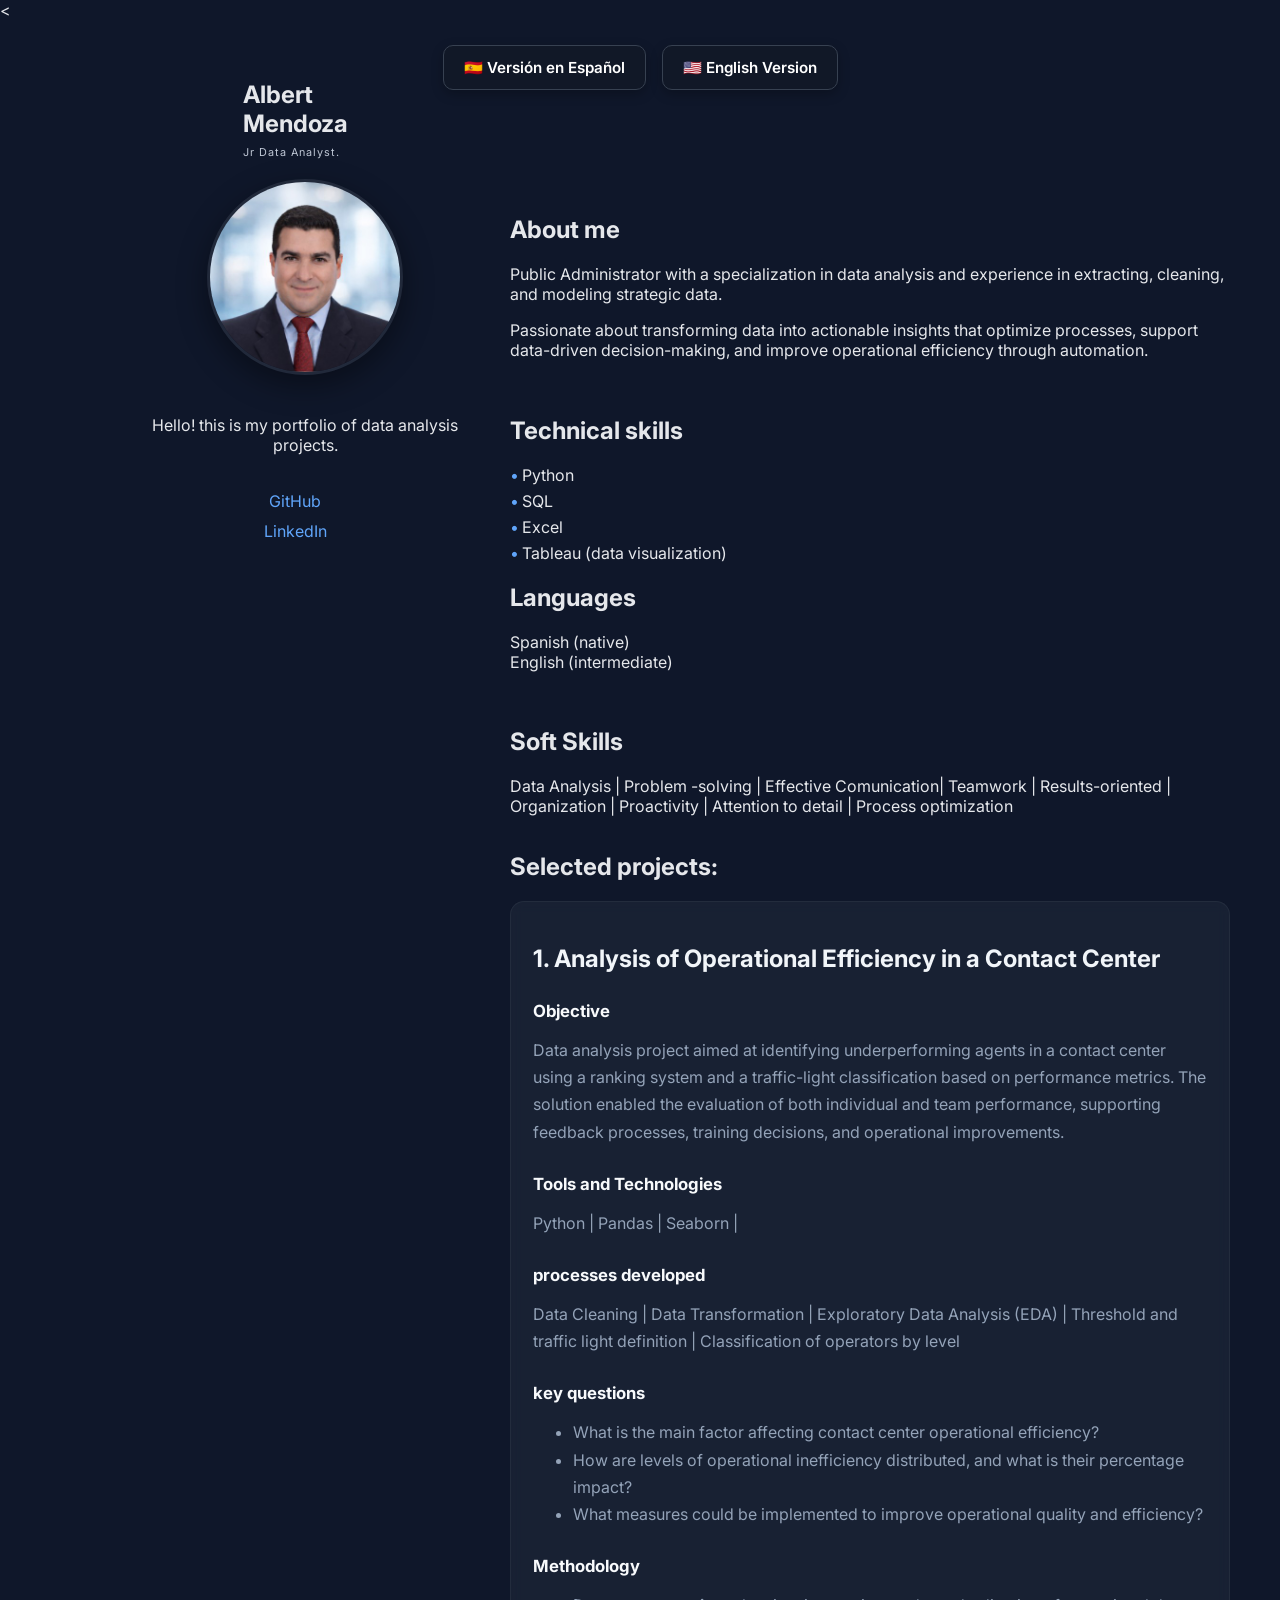
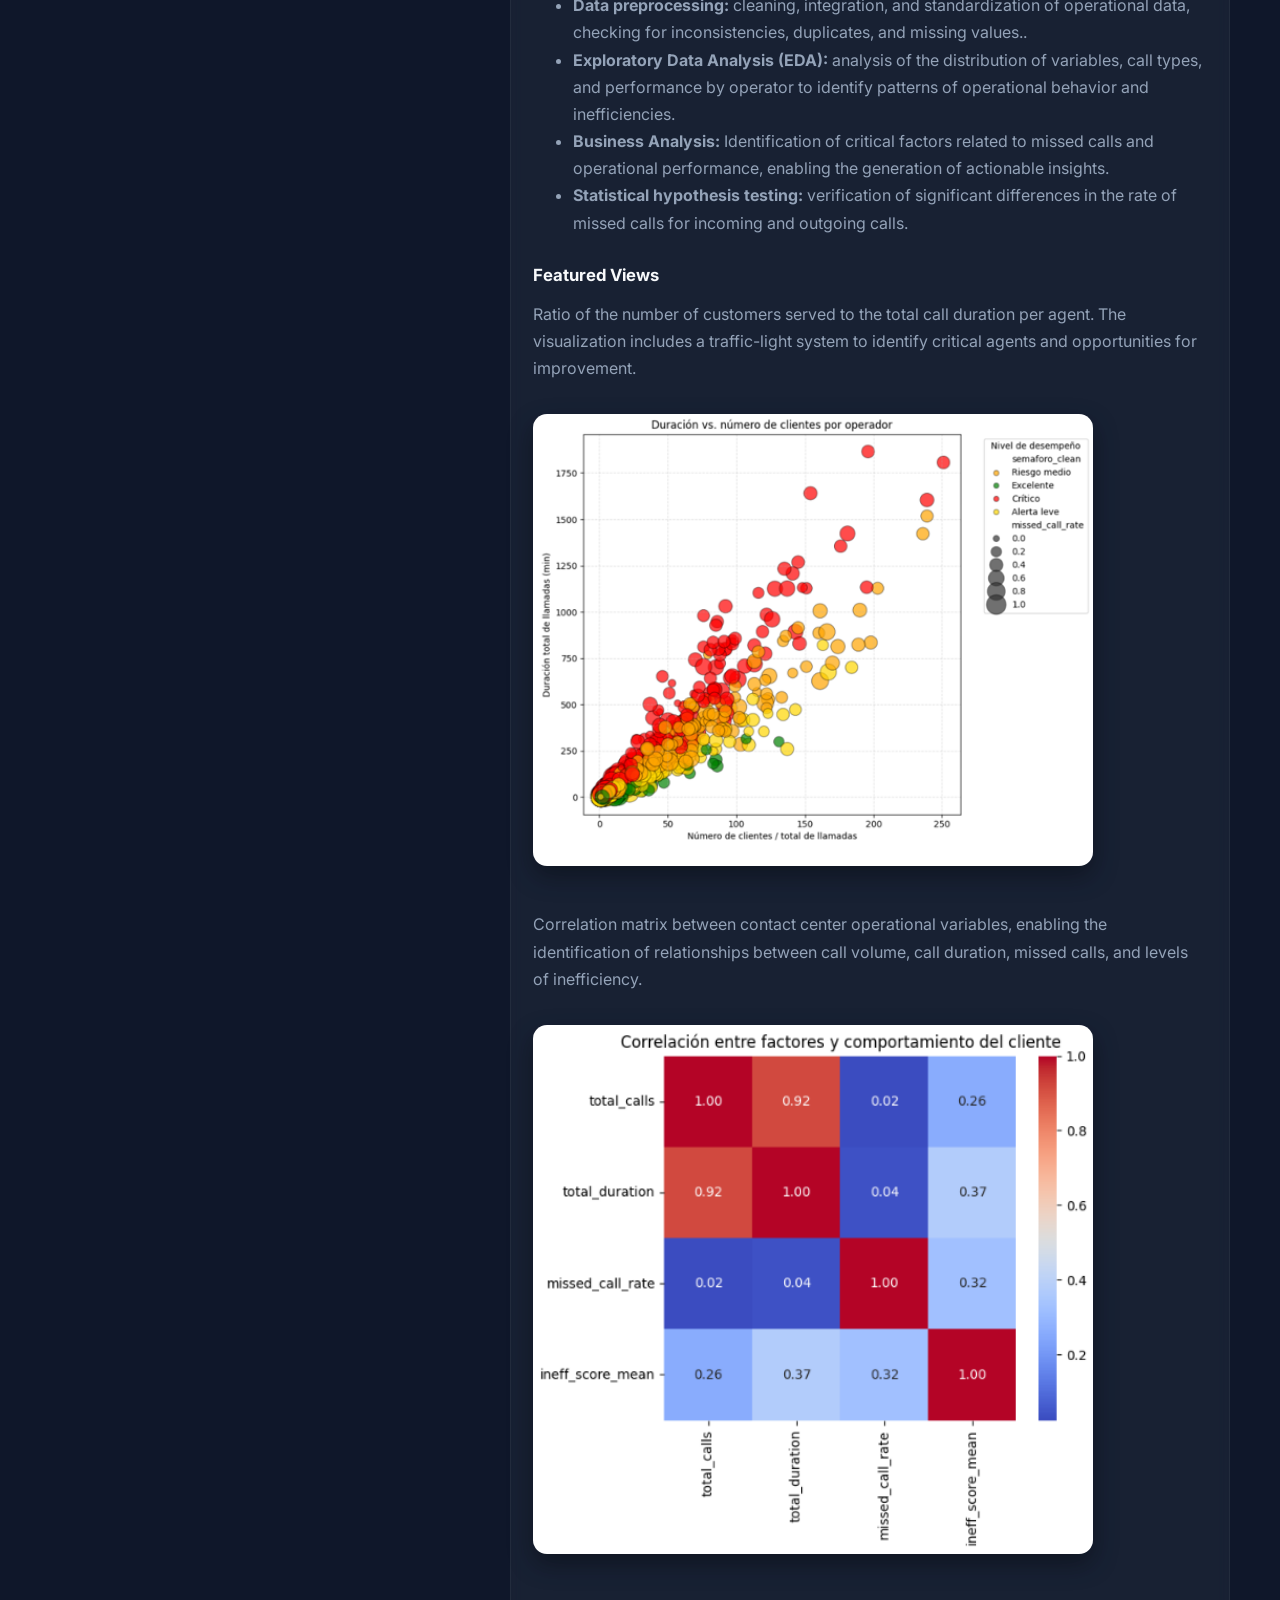
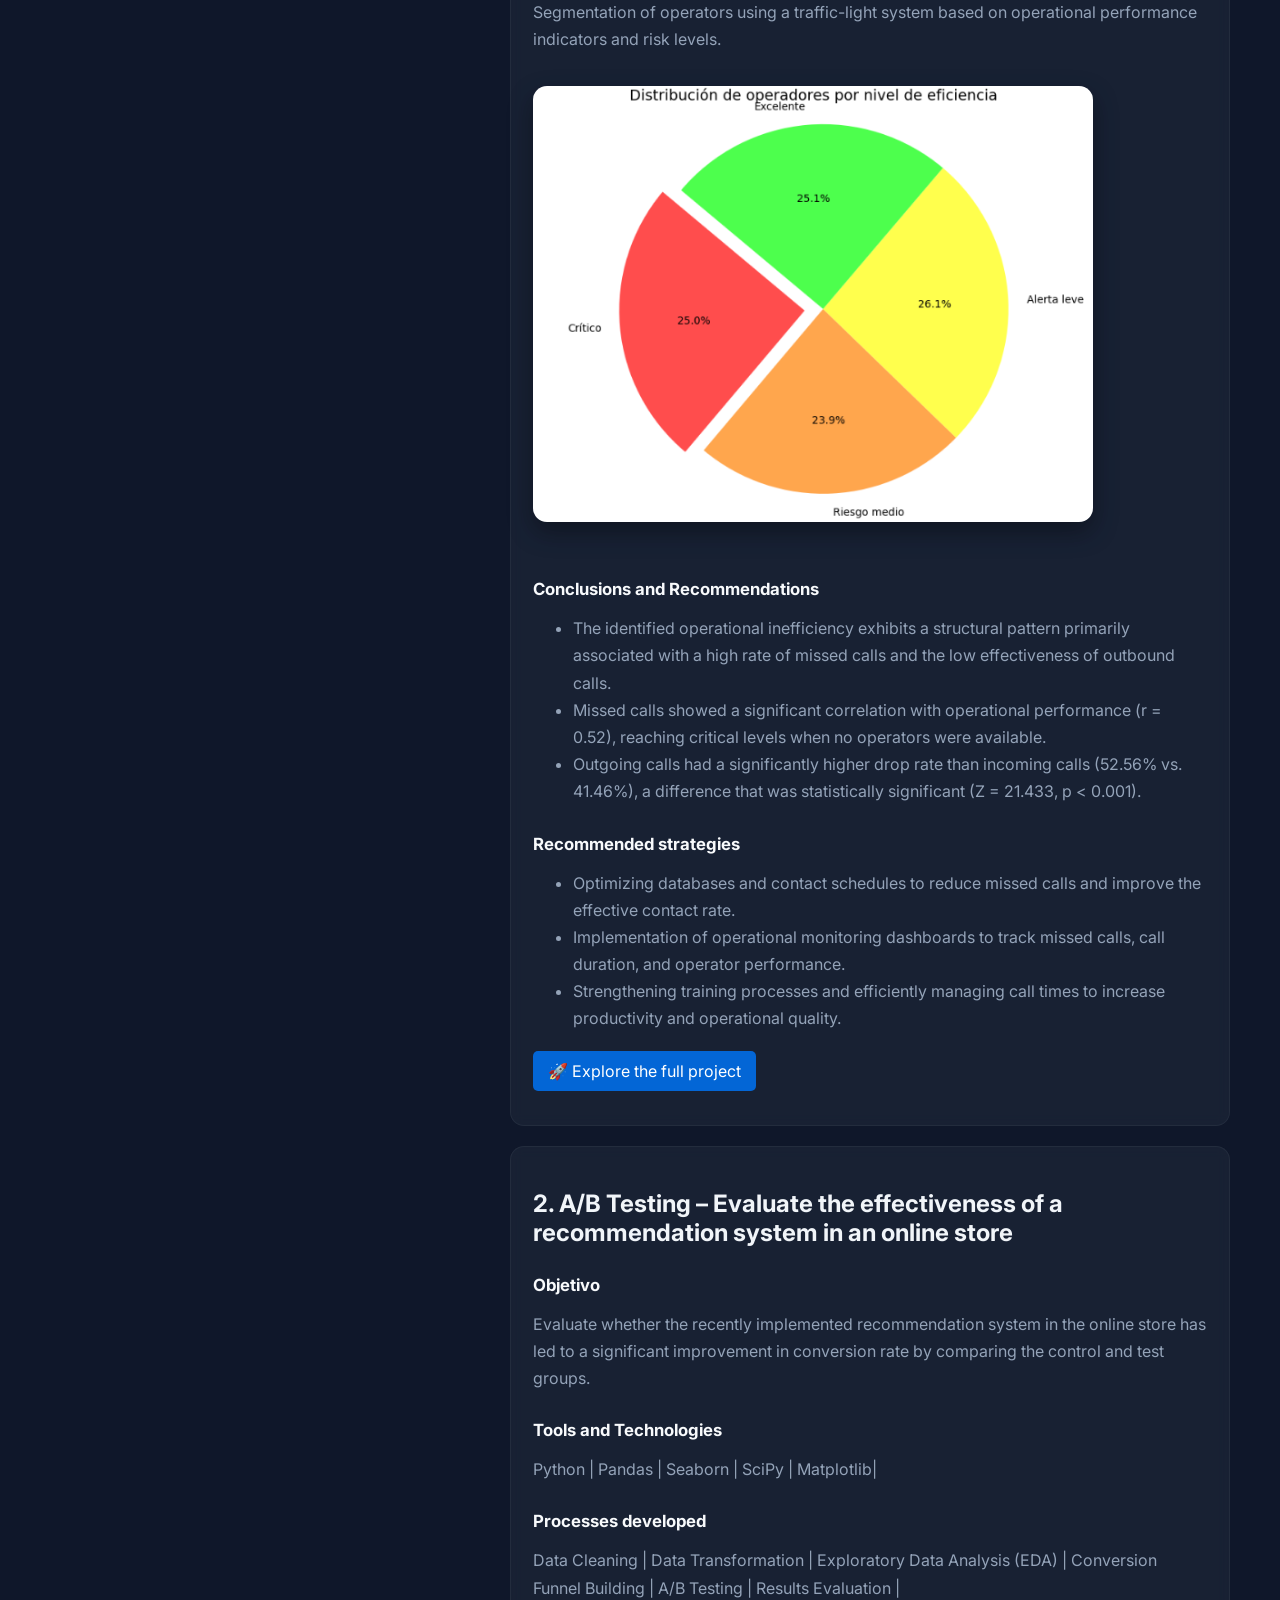
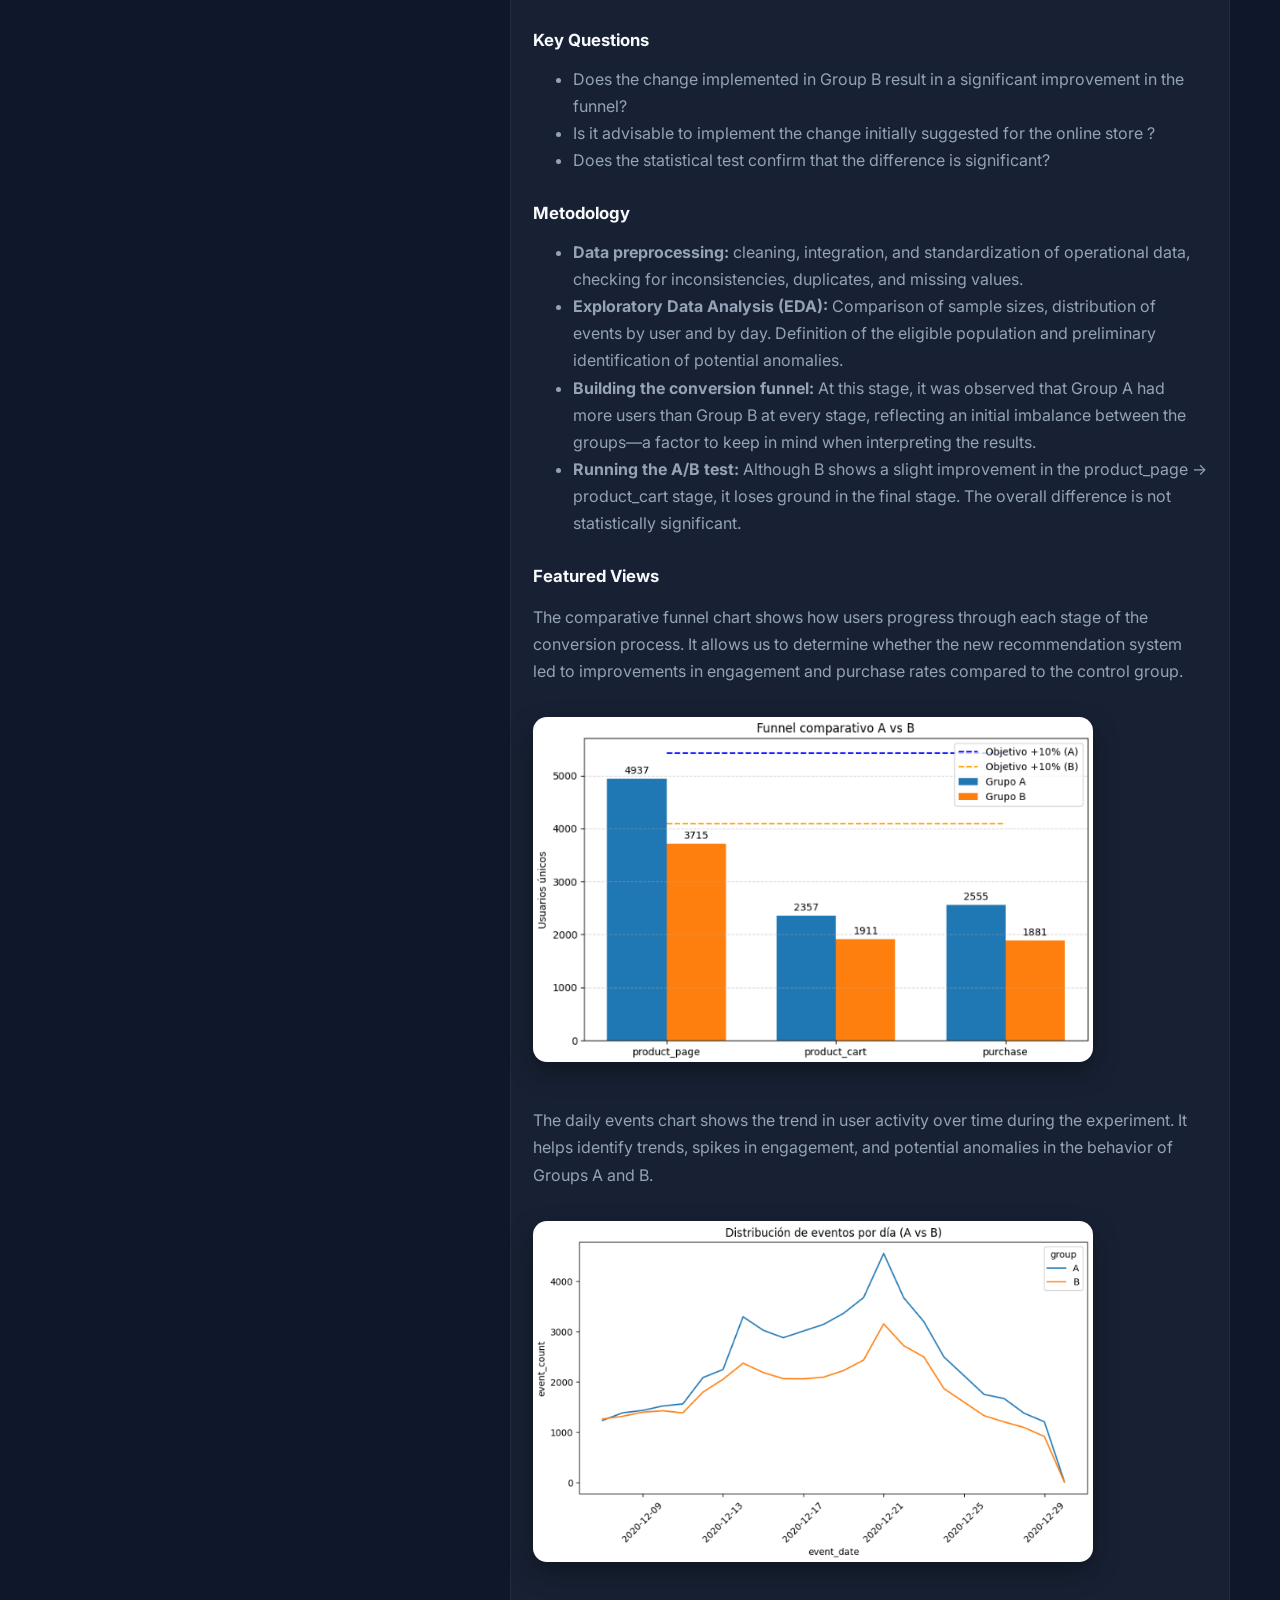
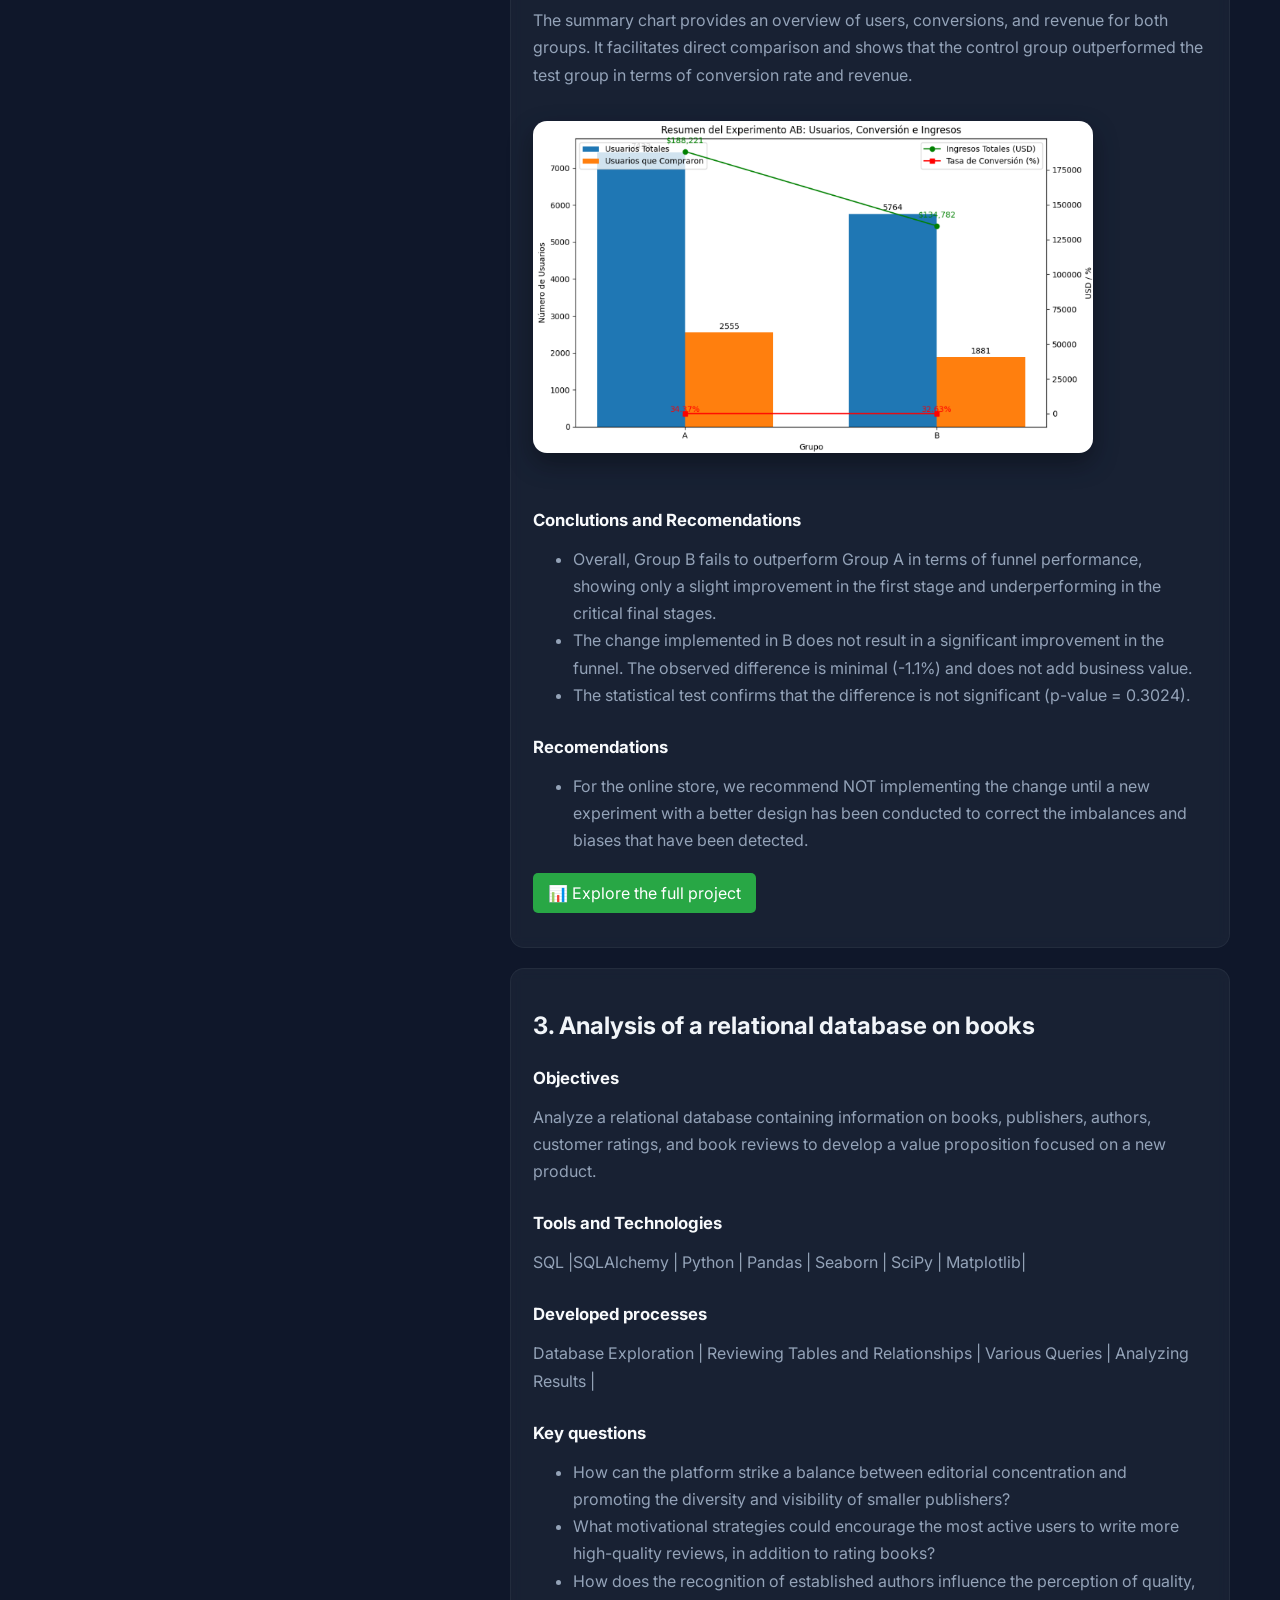
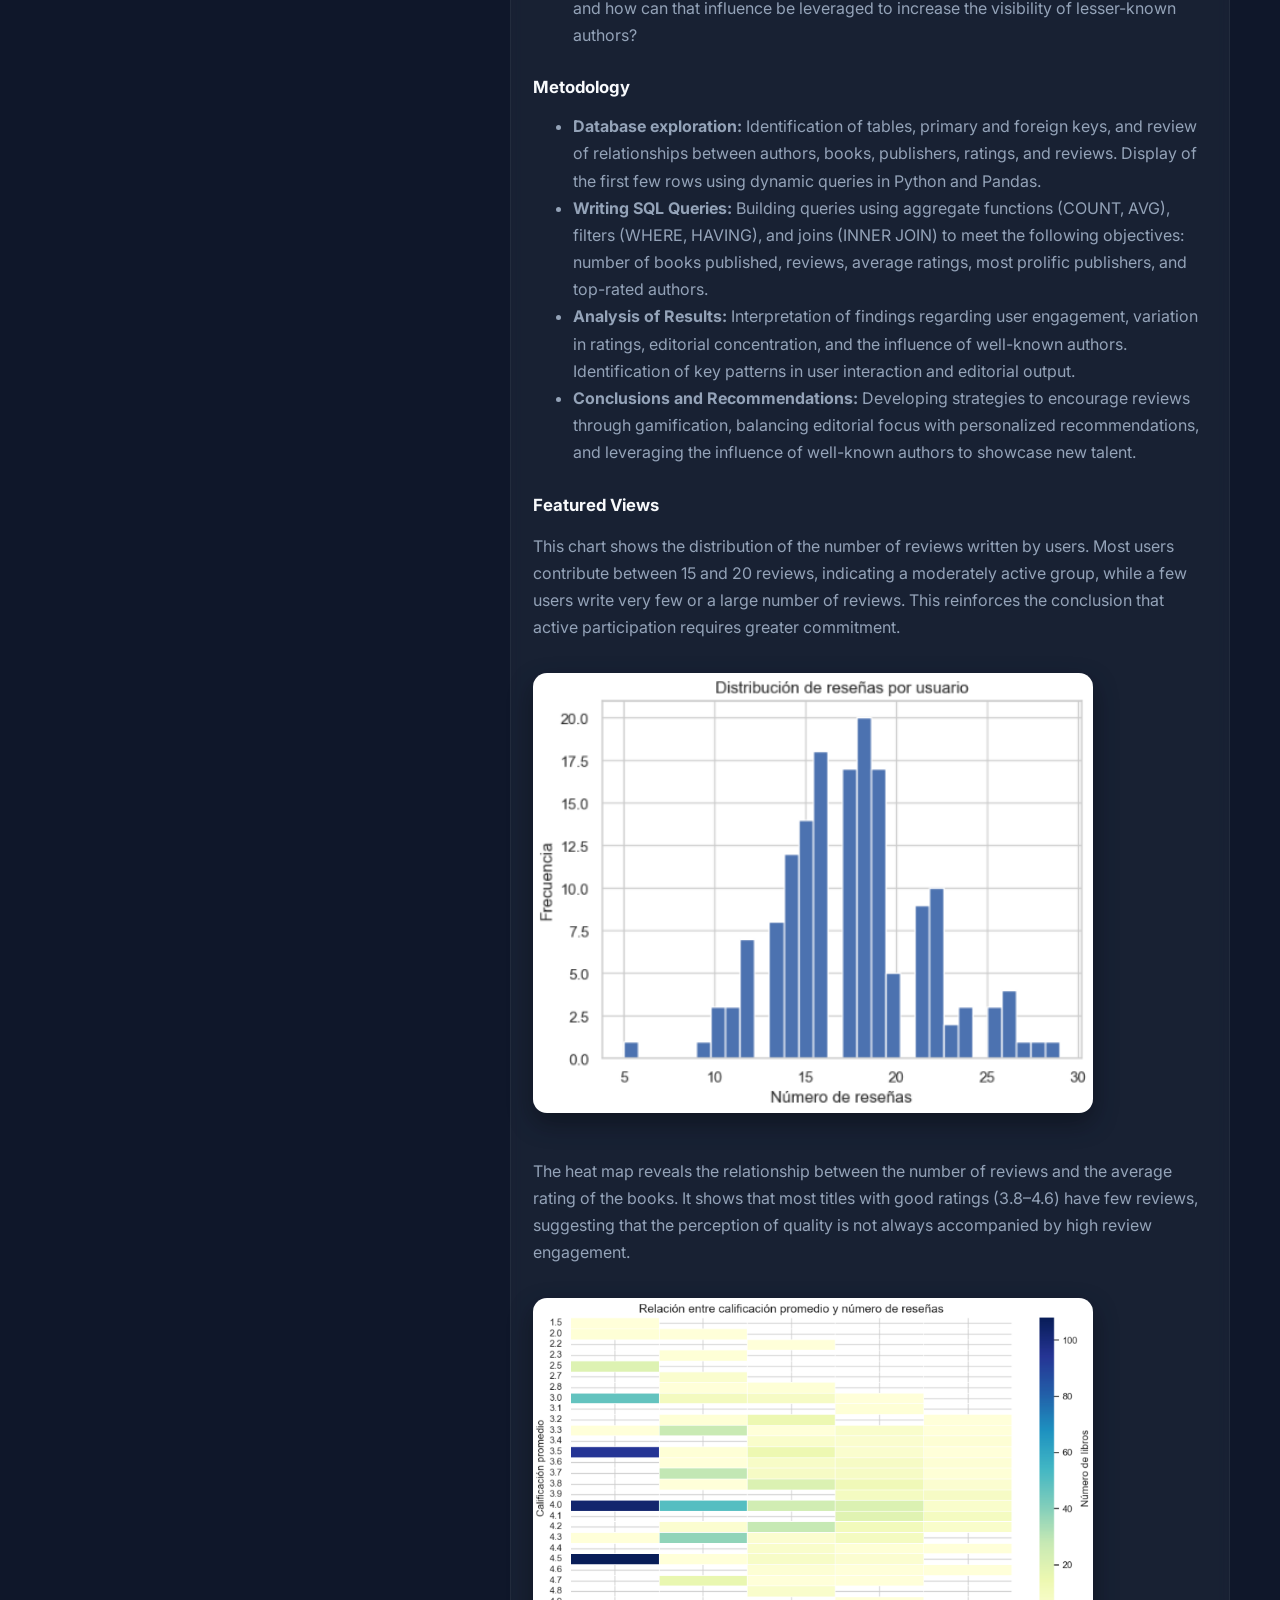
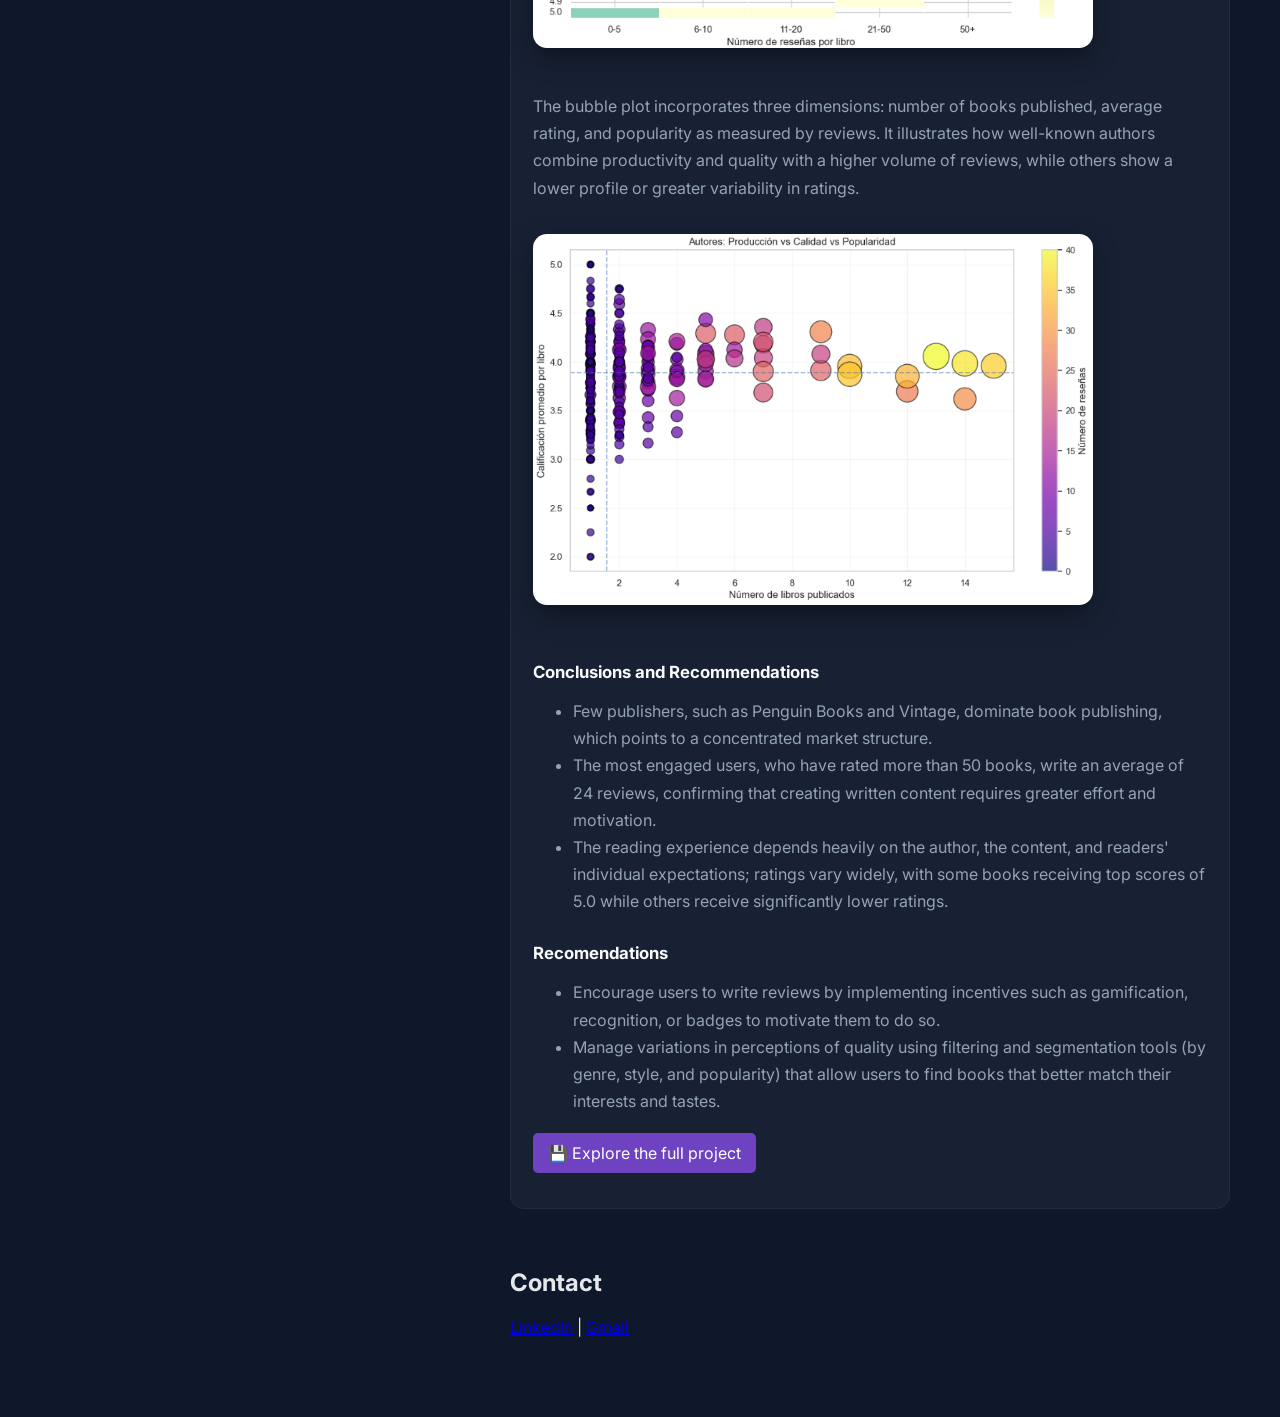
==== index-en.html @ 681afd24 "Update index-en.html" ====
<!DOCTYPE html>
<html lang="en">

<head>
  <meta charset="UTF-8">
  <meta name="viewport" content="width=device-width, initial-scale=1.0">
  <title>Albert Mendoza</title>

  <!-- Open Graph (LinkedIn preview) -->
  <meta property="og:title" content="Data Analyst Portfolio | Albert Mendoza">
  <meta property="og:description" content="SQL, Python, EDA, dashboards and data insights projects">
  <meta property="og:image" content="https://albert777mendoza.github.io/assets/img/banner-linkedin.png">
  <<meta property="og:url" content="https://albert777mendoza.github.io/index-en.html">
  <meta property="og:type" content="website">

  <!-- Google Font -->
  <link rel="preconnect" href="https://fonts.googleapis.com">
  <link rel="preconnect" href="https://fonts.gstatic.com" crossorigin>
  <link href="https://fonts.googleapis.com/css2?family=Inter:wght@300;400;500;600;700&display=swap" rel="stylesheet">

  <!-- CSS -->
  <link rel="stylesheet" href="css/style.css">
</head>
<body>
  
<div class="language-switch">
  <a href="index.html">🇪🇸 Versión en Español</a>
  <a href="index-en.html">🇺🇸 English Version</a>
</div>
  
  <div class="layout">

    <aside class="sidebar">
<h1>
  Albert<br> Mendoza
  <br>
  <span class="subtitle">Jr Data Analyst.</span>
</h1>
      <div class="profile-container">
        <img src="assets/img/foto-albert.jpg" alt="Albert Mendoza" class="profile-img" />
        <p> Hello! this is my portfolio of data analysis projects.</p>
      </div>

<div class="links">
  <a href="https://github.com/albert777mendoza" target="_blank">GitHub</a>
  <a href="https://www.linkedin.com/in/albert-mendoza-data" target="_blank">LinkedIn</a>
</div>
</aside>


    <main>

      <!-- ABOUT -->
      <section class="about">
        <h2>About me</h2>
        <p>
          Public Administrator with a specialization in data analysis and experience in extracting, cleaning, and modeling strategic data. 
        </p>
        <p>
          Passionate about transforming data into actionable insights that optimize processes, support data-driven decision-making, and improve operational efficiency through automation.
        </p>
      </section>

      <!-- SKILLS -->
      <section class="skills">
        <h2>Technical skills</h2>
        <ul class="skills-list">
          <li>Python</li>
          <li>SQL</li>
          <li>Excel</li>
          <li>Tableau (data visualization)</li>
        </ul>

        <h2>Languages</h2>
        <p>
          Spanish (native) <br>
          English (intermediate)
            </p>
  </section>

  <!-- SOFT SKILLS -->
  <section>
    <h2>Soft Skills</h2>
    <p>
      Data Analysis | Problem -solving | Effective Comunication|
      Teamwork | Results-oriented | Organization |
      Proactivity | Attention to detail | Process optimization
    </p>
  </section>

  <!-- PROJECTS -->
      <!-- PROJECTS -->
      <section class="projects">
        <h2>Selected projects:</h2>

        <div class="project">

  <h2>1. Analysis of Operational Efficiency in a Contact Center</h2>

  <h3>Objective</h3>

  <p>
    Data analysis project aimed at identifying underperforming agents in a contact center using a ranking system and a traffic-light classification based on performance metrics.
    The solution enabled the evaluation of both individual and team performance, supporting feedback processes, training decisions, and operational improvements.
  </p>

  <h3>Tools and Technologies</h3>

  <p>
    Python | Pandas | Seaborn | 
  </p>

  <h3>processes developed</h3>

  <p>
    Data Cleaning | Data Transformation |
    Exploratory Data Analysis (EDA) |
    Threshold and traffic light definition | Classification
    of operators by level
  </p>

  <h3>key questions</h3>

  <ul>
    <li>
      What is the main factor affecting contact center operational efficiency?
    </li>

    <li>
      How are levels of operational inefficiency distributed, and what is their percentage impact?
    </li>

    <li>
      What measures could be implemented to improve operational quality and efficiency?
    </li>
  </ul>

  <h3>Methodology</h3>

  <ul>

    <li>
      <strong> Data preprocessing:</strong>
      cleaning, integration, and standardization of operational data,
      checking for inconsistencies, duplicates, and missing values..
    </li>

    <li>
      <strong>Exploratory Data Analysis (EDA):</strong>
      analysis of the distribution of variables, call types, and performance
      by operator to identify patterns of operational behavior and
      inefficiencies.
    </li>

    <li>
      <strong>Business Analysis:</strong>
      Identification of critical factors related to missed calls
      and operational performance, enabling the generation of actionable insights.
    </li>

    <li>
      <strong>Statistical hypothesis testing:</strong>
      verification of significant differences in the rate of missed calls
      for incoming and outgoing calls.
    </li>

  </ul>

  <h3>Featured Views</h3>

<p>
    Ratio of the number of customers served to the total call duration
    per agent. The visualization includes a traffic-light system
    to identify critical agents and opportunities for improvement.
  </p>
          
  <img src="assets/img/grafica-operadores.png"
       alt="Operational performance by operator"
       class="project-img">

<p>
    Correlation matrix between contact center operational variables,
    enabling the identification of relationships between call volume,
    call duration, missed calls, and levels of inefficiency.
  </p>

          
  <img src="assets/img/heatmap-correlacion.png"
       alt="Correlation between operational variables"
       class="project-img">

<p>
    Segmentation of operators using a traffic-light system based
    on operational performance indicators and risk levels.
  </p>

          
  <img src="assets/img/distribucion-eficiencia.png"
       alt="Operational Efficiency Breakdown"
       class="project-img">

  
  <h3>Conclusions and Recommendations</h3>

  <ul>

    <li>
      The identified operational inefficiency exhibits a structural pattern
      primarily associated with a high rate of missed calls
      and the low effectiveness of outbound calls.
    </li>

    <li>
      Missed calls showed a significant correlation with
      operational performance (r = 0.52), reaching critical levels when
      no operators were available.
    </li>

    <li>
      Outgoing calls had a significantly
      higher drop rate than incoming calls (52.56% vs. 41.46%), a difference that was
      statistically significant (Z = 21.433, p &lt; 0.001).
    </li>

  </ul>

  <h3>Recommended strategies</h3>

  <ul>

    <li>
      Optimizing databases and contact schedules to reduce
      missed calls and improve the effective contact rate.
    </li>

    <li>
      Implementation of operational monitoring dashboards to track
      missed calls, call duration, and operator performance.

    </li>

    <li>
      Strengthening training processes and efficiently managing
      call times to increase productivity and operational quality.
    </li>

  </ul>

  <p>
    <a href="https://github.com/albert777mendoza/final_project_da/tree/main/case1_telecom"
       target="_blank"
       style="background-color:#0366d6; color:white; padding:10px 15px; text-decoration:none; border-radius:5px;">
       🚀 Explore the full project
    </a>
</p>

</div>
        
        <div class="project">
            <h2>2. A/B Testing – Evaluate the effectiveness of a recommendation system in an online store</h2>

  <h3>Objetivo</h3>

  <p>
Evaluate whether the recently implemented recommendation system in the online store has led to a significant improvement in conversion rate by comparing the control and test groups.
  </p>

  <h3>Tools and Technologies</h3>

  <p>
    Python | Pandas | Seaborn | SciPy | Matplotlib|
  </p>

  <h3>Processes developed</h3>

  <p>
    Data Cleaning | Data Transformation |
    Exploratory Data Analysis (EDA) | Conversion Funnel Building |
A/B Testing | Results Evaluation |

  </p>

  <h3>Key Questions</h3>

  <ul>
    <li>
      Does the change implemented in Group B result in a significant improvement in the funnel?
    </li>

    <li>
      Is it advisable to implement the change initially suggested for the online store
?
    </li>

    <li>
      Does the statistical test confirm that the difference is significant?
    </li>
  </ul>

  <h3>Metodology</h3>

  <ul>

    <li>
      <strong>Data preprocessing:</strong>
      cleaning, integration, and standardization of operational data,
      checking for inconsistencies, duplicates, and missing values.
    </li>

    <li>
      <strong>Exploratory Data Analysis (EDA):</strong>
      Comparison of sample sizes, distribution of events by user and by day. Definition of the eligible population and preliminary identification of potential anomalies.

    </li>

    <li>
      <strong>Building the conversion funnel:</strong>
At this stage, it was observed that Group A had more users than Group B at every stage, reflecting an initial imbalance between the groups—a factor to keep in mind when interpreting the results.
    </li>

    <li>
      <strong>Running the A/B test:</strong>
 Although B shows a slight improvement in the product_page → product_cart stage, it loses ground in the final stage. The overall difference is not statistically significant.
    </li>

  </ul>

  <h3>Featured Views</h3>

<p>
    <p>
  The comparative funnel chart shows how users progress through each stage of the conversion process. It allows us to determine whether the new recommendation system led to improvements in engagement and purchase rates compared to the control group.
</p>
          
<img src="assets/img/funnel-comparativo.png"
     alt="Funnel Comparative"
     class="project-img">

<p>
  The daily events chart shows the trend in user activity over time during the experiment. It helps identify trends, spikes in engagement, and potential anomalies in the behavior of Groups A and B.
</p>
          
<img src="assets/img/eventos-dia.png"
     alt="Eventos por día"
     class="project-img">

<p>
  The summary chart provides an overview of users, conversions, and revenue for both groups. It facilitates direct comparison and shows that the control group outperformed the test group in terms of conversion rate and revenue.
</p>
          
<img src="assets/img/resumen-prueba.png"
     alt="test summary"
     class="project-img">

  
  <h3>Conclutions and Recomendations</h3>

  <ul>

    <li>
      Overall, Group B fails to outperform Group A in terms of funnel performance, showing only a slight improvement in the first stage and underperforming in the critical final stages.
    </li>

    <li>
      The change implemented in B does not result in a significant improvement in the funnel. The observed difference is minimal (-1.1%) and does not add business value.
    </li>

    <li>
 The statistical test confirms that the difference is not significant (p-value = 0.3024).
    </li>

  </ul>

  <h3> Recomendations</h3>

  <ul>

    <li>
      For the online store, we recommend NOT implementing the change until a new experiment with a better design has been conducted to correct the imbalances and biases that have been detected.
    </li>

  </ul>

  <p>
    <a href="https://github.com/albert777mendoza/final_project_da/tree/main/case2_ab_testing"
       target="_blank"
       style="background-color:#28a745; color:white; padding:10px 15px; text-decoration:none; border-radius:5px;">
       📊 Explore the full project
    </a>
</p>



        </div>

        <div class="project">
          <h2>3. Analysis of a relational database on books</h2>

  <h3>Objectives</h3>

  <p>
Analyze a relational database containing information on books, publishers, authors, customer ratings, and book reviews to develop a value proposition focused on a new product.
  </p>

  <h3>Tools and Technologies</h3>

  <p>
    SQL |SQLAlchemy | Python | Pandas | Seaborn | SciPy | Matplotlib|
  </p>

  <h3>Developed processes</h3>

  <p>
    Database Exploration | Reviewing Tables and Relationships |
   Various Queries | Analyzing Results |

  </p>

  <h3>Key questions</h3>

  <ul>
    <li>
      How can the platform strike a balance between editorial concentration and promoting the diversity and visibility of smaller publishers?

    </li>

    <li>
      What motivational strategies could encourage the most active users to write more high-quality reviews, in addition to rating books?   
    </li>

    <li>
      How does the recognition of established authors influence the perception of quality, and how can that influence be leveraged to increase the visibility of lesser-known authors?    </li>
  </ul>

  <h3>Metodology</h3>

<ul>

  <li>
    <strong>Database exploration:</strong>
    Identification of tables, primary and foreign keys, and review of relationships between authors, books, publishers, ratings, and reviews. Display of the first few rows using dynamic queries in Python and Pandas.
  </li>

  <li>
    <strong>Writing SQL Queries:</strong>
    Building queries using aggregate functions (COUNT, AVG), filters (WHERE, HAVING), and joins (INNER JOIN) to meet the following objectives: number of books published, reviews, average ratings, most prolific publishers, and top-rated authors.  </li>

  <li>
    <strong>Analysis of Results:</strong>
    Interpretation of findings regarding user engagement, variation in ratings, editorial concentration, and the influence of well-known authors. Identification of key patterns in user interaction and editorial output.  </li>

  <li>
    <strong>Conclusions and Recommendations:</strong>
    Developing strategies to encourage reviews through gamification, balancing editorial focus with personalized recommendations, and leveraging the influence of well-known authors to showcase new talent.
  </li>

</ul>
  <h3>Featured Views</h3>

<p>
    <p>
This chart shows the distribution of the number of reviews written by users. Most users contribute between 15 and 20 reviews, indicating a moderately active group, while a few users write very few or a large number of reviews. This reinforces the conclusion that active participation requires greater commitment.
</p>
          
<img src="assets/img/resenas-usuario.png"
     alt="Distribution of reviews by user"
     class="project-img">

<p>
The heat map reveals the relationship between the number of reviews and the average rating of the books. It shows that most titles with good ratings (3.8–4.6) have few reviews, suggesting that the perception of quality is not always accompanied by high review engagement.

</p>
          
<img src="assets/img/calificacion-resenas.png"
     alt="Relationship between average rating and number of reviews"
     class="project-img">

<p>
The bubble plot incorporates three dimensions: number of books published, average rating, and popularity as measured by reviews. It illustrates how well-known authors combine productivity and quality with a higher volume of reviews, while others show a lower profile or greater variability in ratings.
</p>
          
<img src="assets/img/autores.png"
     alt="Autors: Production vs. Quality vs. Popularity"
     class="project-img">

  
  <h3>Conclusions and Recommendations</h3>

  <ul>

    <li>
Few publishers, such as Penguin Books and Vintage, dominate book publishing, which points to a concentrated market structure.
    </li>

    <li>
The most engaged users, who have rated more than 50 books, write an average of 24 reviews, confirming that creating written content requires greater effort and motivation.
    </li>

    <li>
The reading experience depends heavily on the author, the content, and readers' individual expectations; ratings vary widely, with some books receiving top scores of 5.0 while others receive significantly lower ratings.
    </li>

  </ul>

  <h3> Recomendations</h3>

<ul>
  <li>Encourage users to write reviews by implementing incentives such as gamification, recognition, or badges to motivate them to do so.</li>
  <li>Manage variations in perceptions of quality using filtering and segmentation tools (by genre, style, and popularity) that allow users to find books that better match their interests and tastes.</li>
</ul>

  <p>
    <a href="https://github.com/albert777mendoza/final_project_da/tree/main/case3_sql"
       target="_blank"
       style="background-color:#6f42c1; color:white; padding:10px 15px; text-decoration:none; border-radius:5px;">
       💾 Explore the full project
    </a>
</p>
        </div>
      </section>

      <!-- CONTACT -->
      <section class="contact">
  <h2>Contact</h2>
  <div class="contact-links">
    <a href="https://www.linkedin.com/in/albert-mendoza-data" target="_blank">LinkedIn</a> |
    <a href="mendozaalbertfabian@gmail.com">Gmail</a>
  </div>
</section>


    </main>
  </div>

</body>

</html>
---- css/style.css ----
/* GENERAL STYLES */
body {
  margin: 0;
  font-family: 'Inter', sans-serif;
  background: #0f172a;
  color: #e5e7eb;
}

/* SIDEBAR */
.sidebar {
  position: fixed; /* Fija en escritorio */
  top: 0;
  left: 100px; /* Ajustado para mover la sidebar hacia la izquierda */
  width: 320px;
  padding: 60px 40px;
  display: flex;
  flex-direction: column;
  align-items: center;
  height: 100vh;
}

/* FOTO */
.profile-img {
  width: 190px;
  height: 190px;
  object-fit: cover;
  border-radius: 50%;
  border: 3px solid rgba(255, 255, 255, 0.08);
  box-shadow: 0 10px 30px rgba(0, 0, 0, 0.4);
  margin-bottom: 25px;
  position: relative; /* Para que no quede fija en móvil */
}

.profile-container {
  display: flex;
  flex-direction: column;
  align-items: center;
  justify-content: center;
  text-align: center;
  margin-bottom: 20px;
}

/* LINKS */
.links {
  display: flex;
  flex-direction: column;
  gap: 10px;
  align-items: center;
}

.links a {
  text-decoration: none;
  color: #60a5fa;
  transition: 0.2s;
}

.links a:hover {
  opacity: 0.7;
}

/* MAIN (contenido derecho) */
main {
  margin-left: 0;
  padding: 30px;
  max-width: 90%;
  width: 100%;
  text-align: center;
  display: flex;
  flex-direction: column;
  align-items: center;
  justify-content: flex-start;
  margin-top: 20px;
  margin-left: auto;
  margin-right: auto;
}

/* SECTIONS */
.about, .skills, .projects, .contact {
  margin-bottom: 20px;
}

/* PROYECTOS */
.project {
  margin-bottom: 20px;
  padding: 22px;
  background: rgba(30, 41, 59, 0.6);
  border-radius: 14px;
  border: 1px solid rgba(255, 255, 255, 0.05);
  transition: 0.25s ease;
  backdrop-filter: blur(6px);
}

.project:hover {
  transform: translateY(-5px);
  border-color: rgba(96, 165, 250, 0.4);
  box-shadow: 0 10px 25px rgba(0, 0, 0, 0.3);
}

.project h2 {
  color: #f1f5f9;
  margin-bottom: 8px;
}

.project p {
  color: #94a3b8;
  line-height: 1.6;
}

/* SKILLS */
.skills-list {
  list-style: none;
  padding: 0;
  margin: 0 0 20px 0;
}

.skills-list li {
  padding-left: 12px;
  position: relative;
  margin-bottom: 6px;
}

.skills-list li::before {
  content: "•";
  color: #60a5fa;
  position: absolute;
  left: 0;
}

/* RESPONSIVE: Móvil */
@media(max-width: 900px) {
  /* Ajustes para la sidebar en móvil */
  .sidebar {
    position: relative; /* En móvil, la sidebar ya no es fija */
    top: 0;
    left: 0;
    transform: none; /* Eliminar el transform para centrar */
    width: 100%;
    height: auto;
    padding: 30px;
    align-items: center;
    justify-content: flex-start;
  }

  /* Ajustes para el main en móvil */
  main {
    margin-left: 0;
    padding: 30px;
    max-width: 90%;
    margin-left: auto;
    margin-right: auto; /* Centra la columna principal */
  }

  .profile-container {
    margin-top: 20px; /* Asegura que haya espacio entre la foto y el texto */
  }

  .sidebar h1 {
    text-align: center; /* Centra el nombre en móvil */
  }

  .links a {
    text-align: center; /* Centra los enlaces de la sidebar */
  }
}

/* PARA ESCRITORIO */
@media(min-width: 901px) {
  .layout {
    display: flex;
    justify-content: flex-start;
    align-items: flex-start;
  }

  .sidebar {
    position: fixed;
    top: 0;
    left: 80px; /* Aumento del margen izquierdo para la sidebar */
    width: 350px; /* Aumento de tamaño de la sidebar */
    padding: 60px 40px;
    display: flex;
    flex-direction: column;
    align-items: center;
    height: 100vh;
  }

  .profile-container {
    display: flex;
    flex-direction: column;
    align-items: center;
    justify-content: center;
    text-align: center;
    margin-bottom: 20px;
    width: 100%;
    margin-left: 20px; /* Ajuste para dejar un pequeño margen izquierdo */
  }

  /* CENTRAR TEXTO '¡HOLA!...' */
  .profile-container p {
    text-align: center;  /* Centra el texto */
    margin-top: 15px;     /* Da un poco de espacio entre la foto y el texto */
    margin-left: 0px;     /* Asegura que no haya margen innecesario */
  }

  main {
    margin-left: 470px; /* Aumento del margen izquierdo para más espacio */
    padding: 60px 40px;
    max-width: 720px;
    text-align: left;
    display: flex;
    flex-direction: column;
    align-items: flex-start;
    justify-content: flex-start;
    margin-top: 20px;
  }

  /* Resto de las secciones */
  .section {
    display: flex;
    flex-direction: column;
    align-items: flex-start;
    margin-bottom: 30px;
  }

  .section h2 {
    font-size: 2em;
    font-weight: bold;
    color: #fff;
    margin-bottom: 15px;
  }

  .section p,
  .section ul {
    font-size: 0.98rem;
    color: #ccc;
    margin-bottom: 15px;
  }

  .section ul {
    list-style-type: disc;
    padding-left: 20px;
  }

  .section a {
    color: #4da6ff;
    text-decoration: none;
    margin-top: 10px;
  }
}
/* Para la versión móvil */
@media(max-width: 900px) {
  main {
    padding: 20px;
    margin-left: 0; /* No margen izquierdo en móvil */
  }

  .section {
    text-align: center; /* Centra el contenido */
    margin-bottom: 20px;
  }

  .section h2 {
    font-size: 1.5em;
  }

  .section p,
  .section ul {
    font-size: 1em;
  }

  .section a {
    font-size: 1.1em;
    display: block;
    margin-top: 10px;
  }
}
.subtitle {
  display: block;
  margin-top: 8px;
  font-size: 0.45em;
  font-weight: 400;
  color: #bfc7d5;
  letter-spacing: 1px;
}

.project-img {
  width: 100%;
  max-width: 560px;
  height: auto;
  border-radius: 14px;
  margin-top: 10px;
  margin-bottom: 25px;
  transition: 0.3s ease;
  box-shadow: 0 10px 25px rgba(0,0,0,0.35);
}

.project-img:hover {
  transform: scale(1.01);
}

.project h3 {
  margin-top: 28px;
  margin-bottom: 12px;
  color: #f8fafc;
  font-size: 1.05rem;
}
.project-img {
  margin-top: 14px;
}

.project ul {
  margin-bottom: 25px;
}

.project p {
  margin-bottom: 18px;
}

.project p,
.project li {
  color: #94a3b8;
  line-height: 1.7;
}
/* ===== Language Switch ===== */
.project-img:hover {
  transform: scale(1.01);
}

.project h3 {
  margin-top: 28px;
  margin-bottom: 12px;
  color: #f8fafc;
  font-size: 1.05rem;
}

.project-img {
  margin-top: 14px;
}

.project ul {
  margin-bottom: 25px;
}

.project p {
  margin-bottom: 18px;
}

.project p,
.project li {
  color: #94a3b8;
  line-height: 1.7;
}

/* ===== Language Switch ===== */

.language-switch {
  display: flex;
  justify-content: center;
  gap: 16px;
  margin: 25px 0;
}

.language-switch a {
  text-decoration: none;
  background: #111827; /* fondo oscuro elegante */
  color: #ffffff;
  padding: 12px 20px;
  border: 1px solid #374151;
  border-radius: 10px;
  font-size: 0.95rem;
  font-weight: 600;
  box-shadow: 0 4px 12px rgba(0,0,0,0.25);
  transition: all 0.3s ease;
}

.language-switch a:hover {
  background: #6c63ff;
  border-color: #6c63ff;
  transform: translateY(-2px);
}
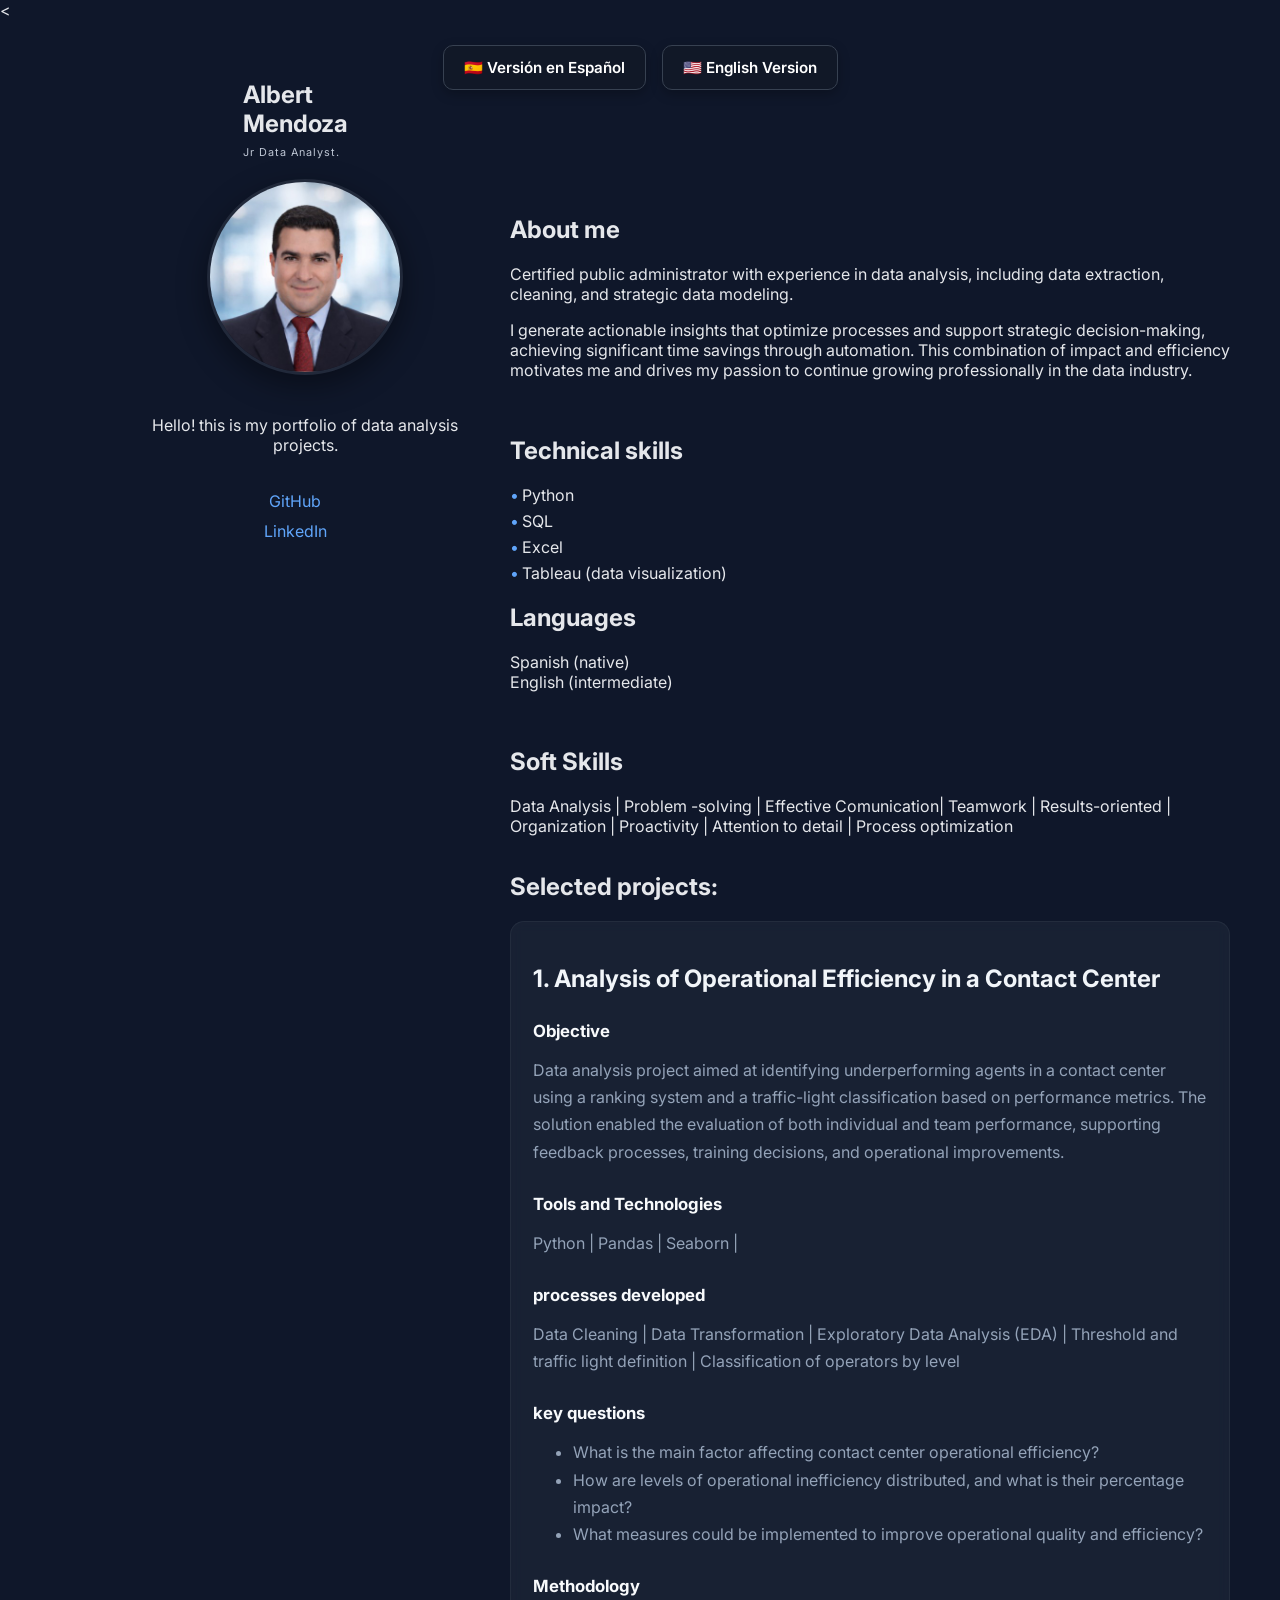
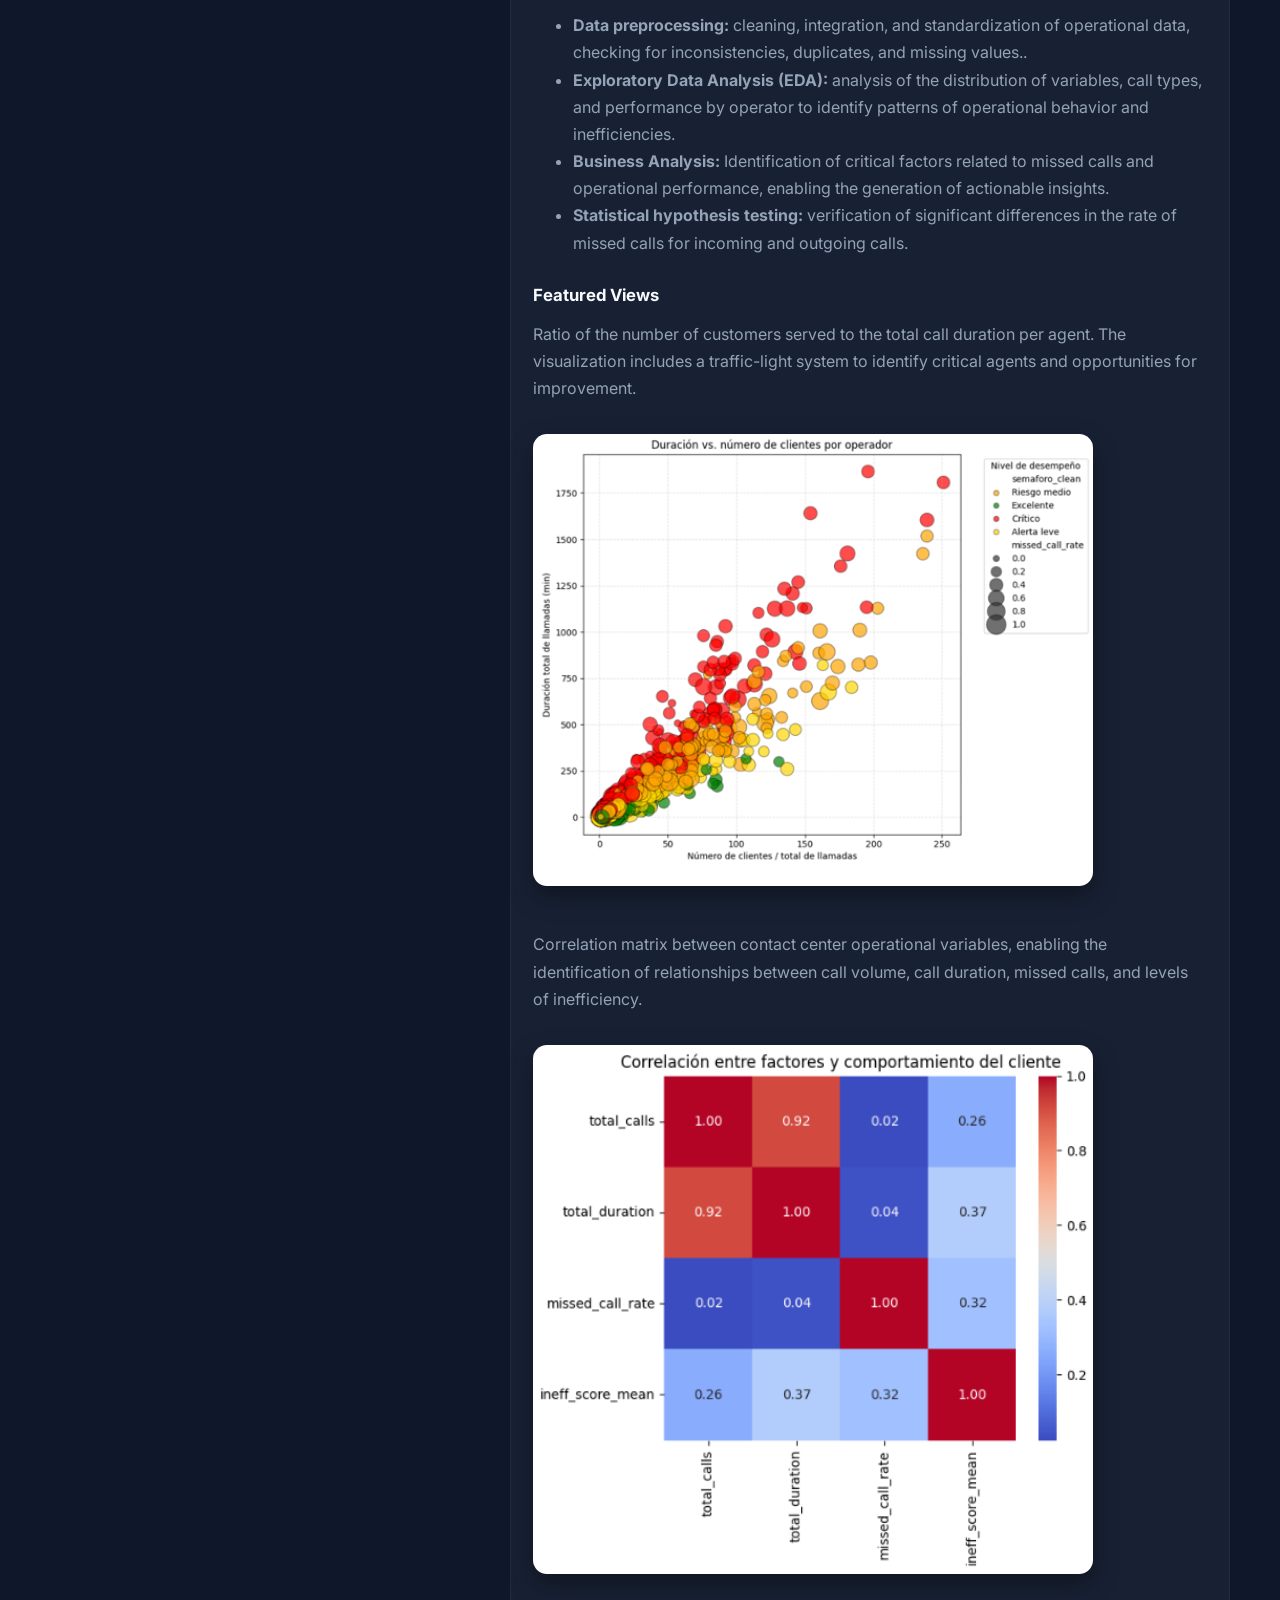
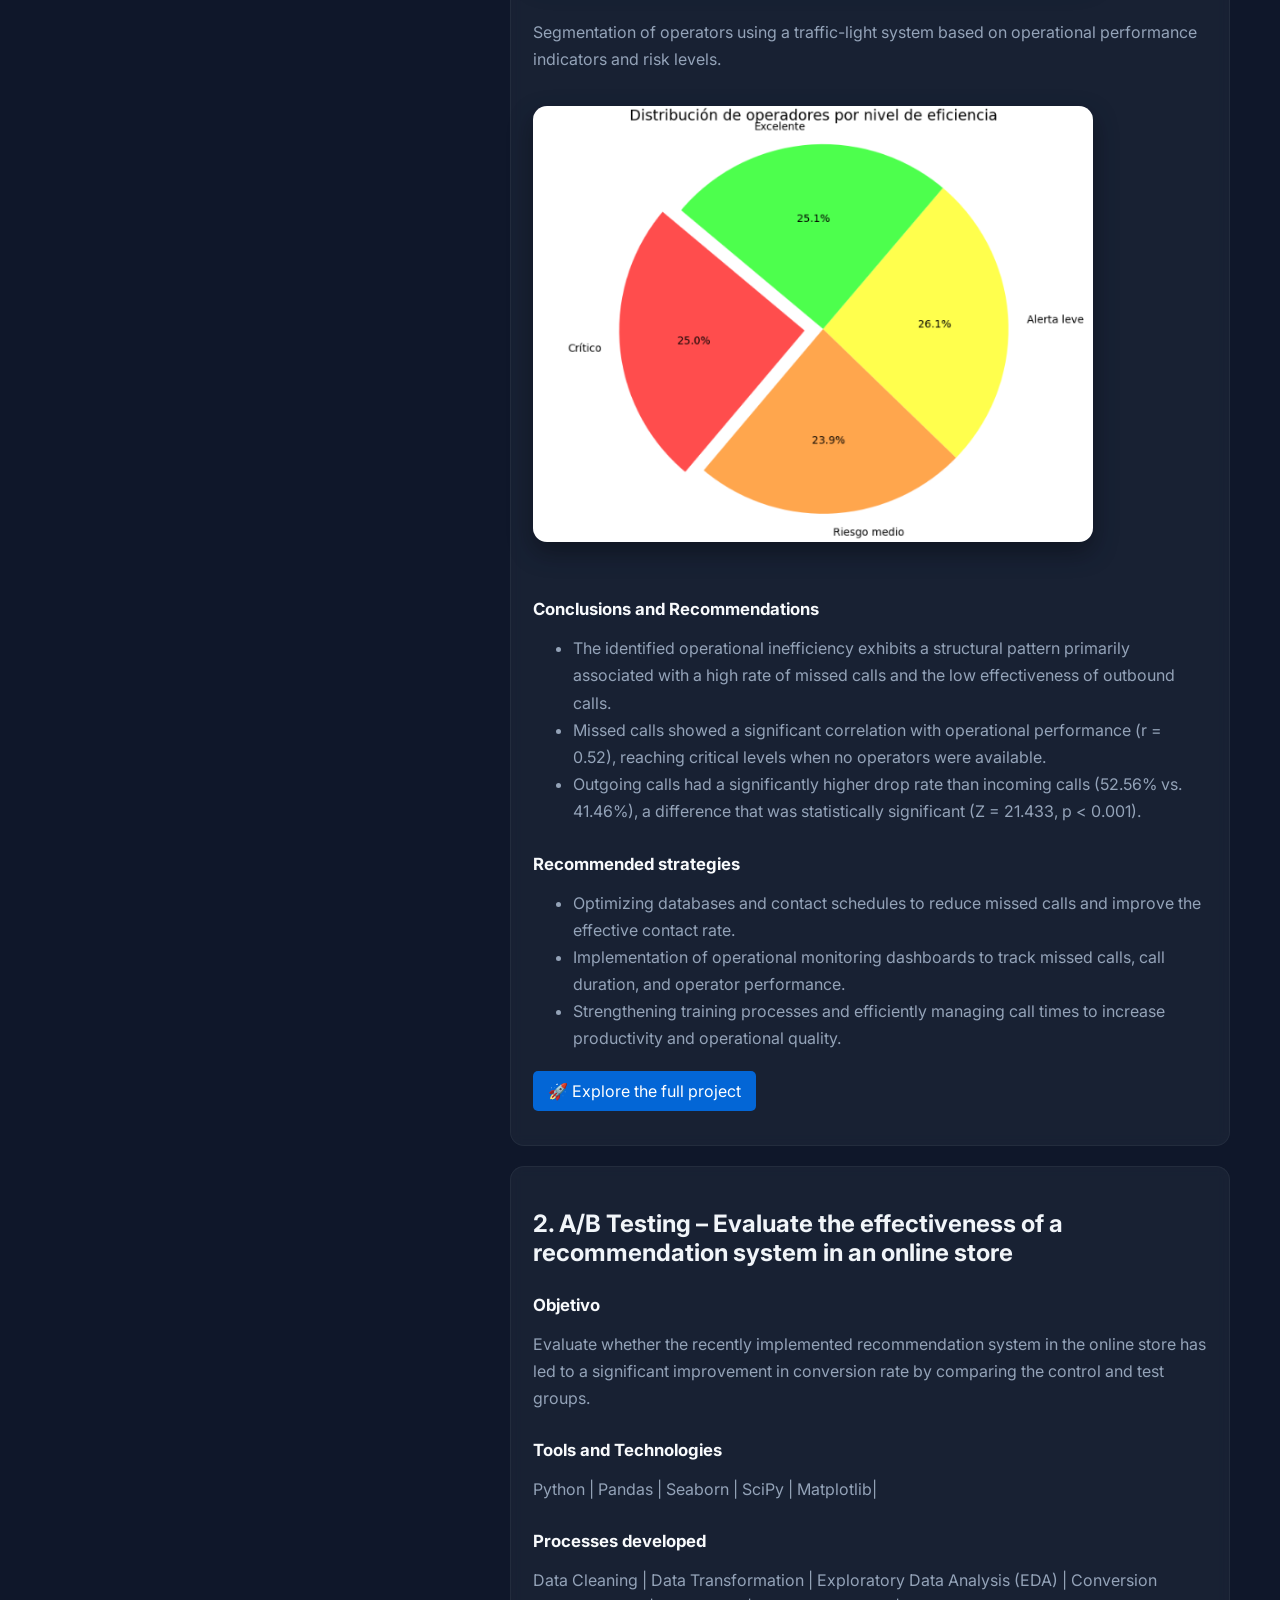
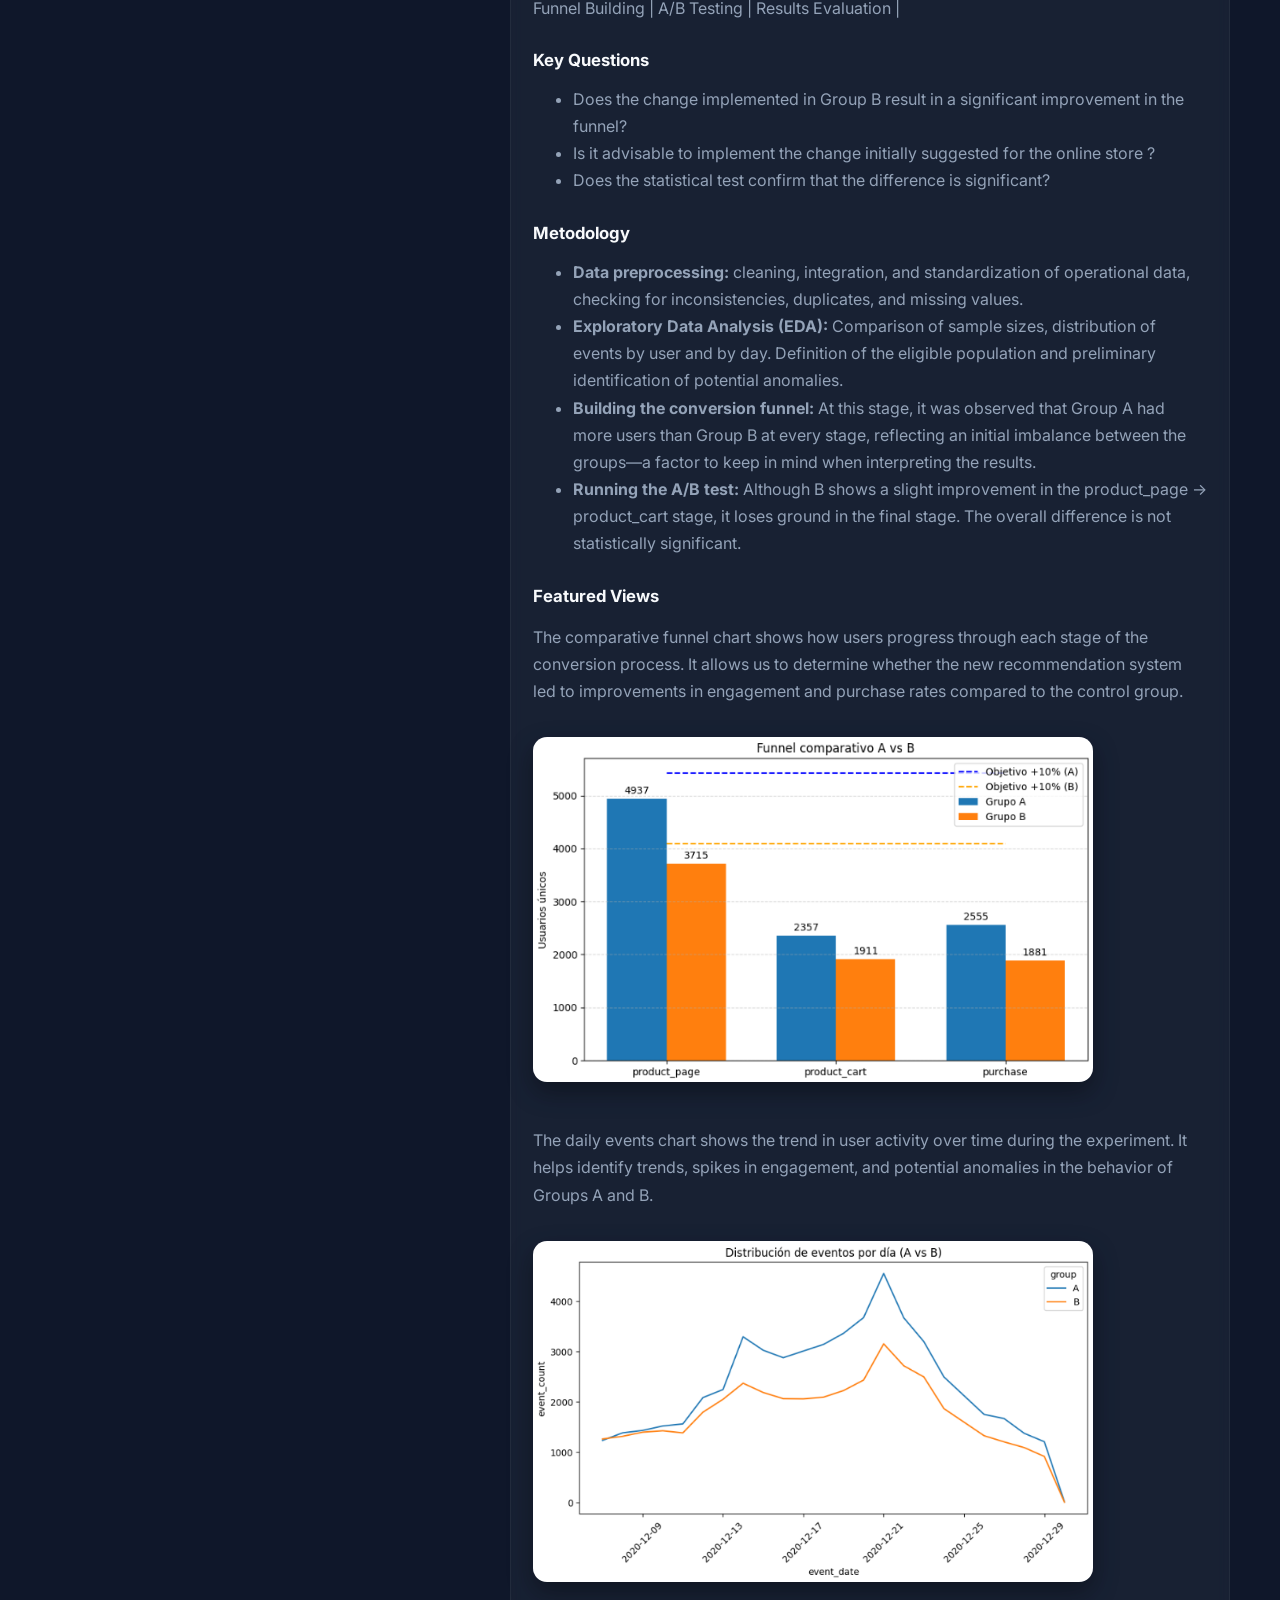
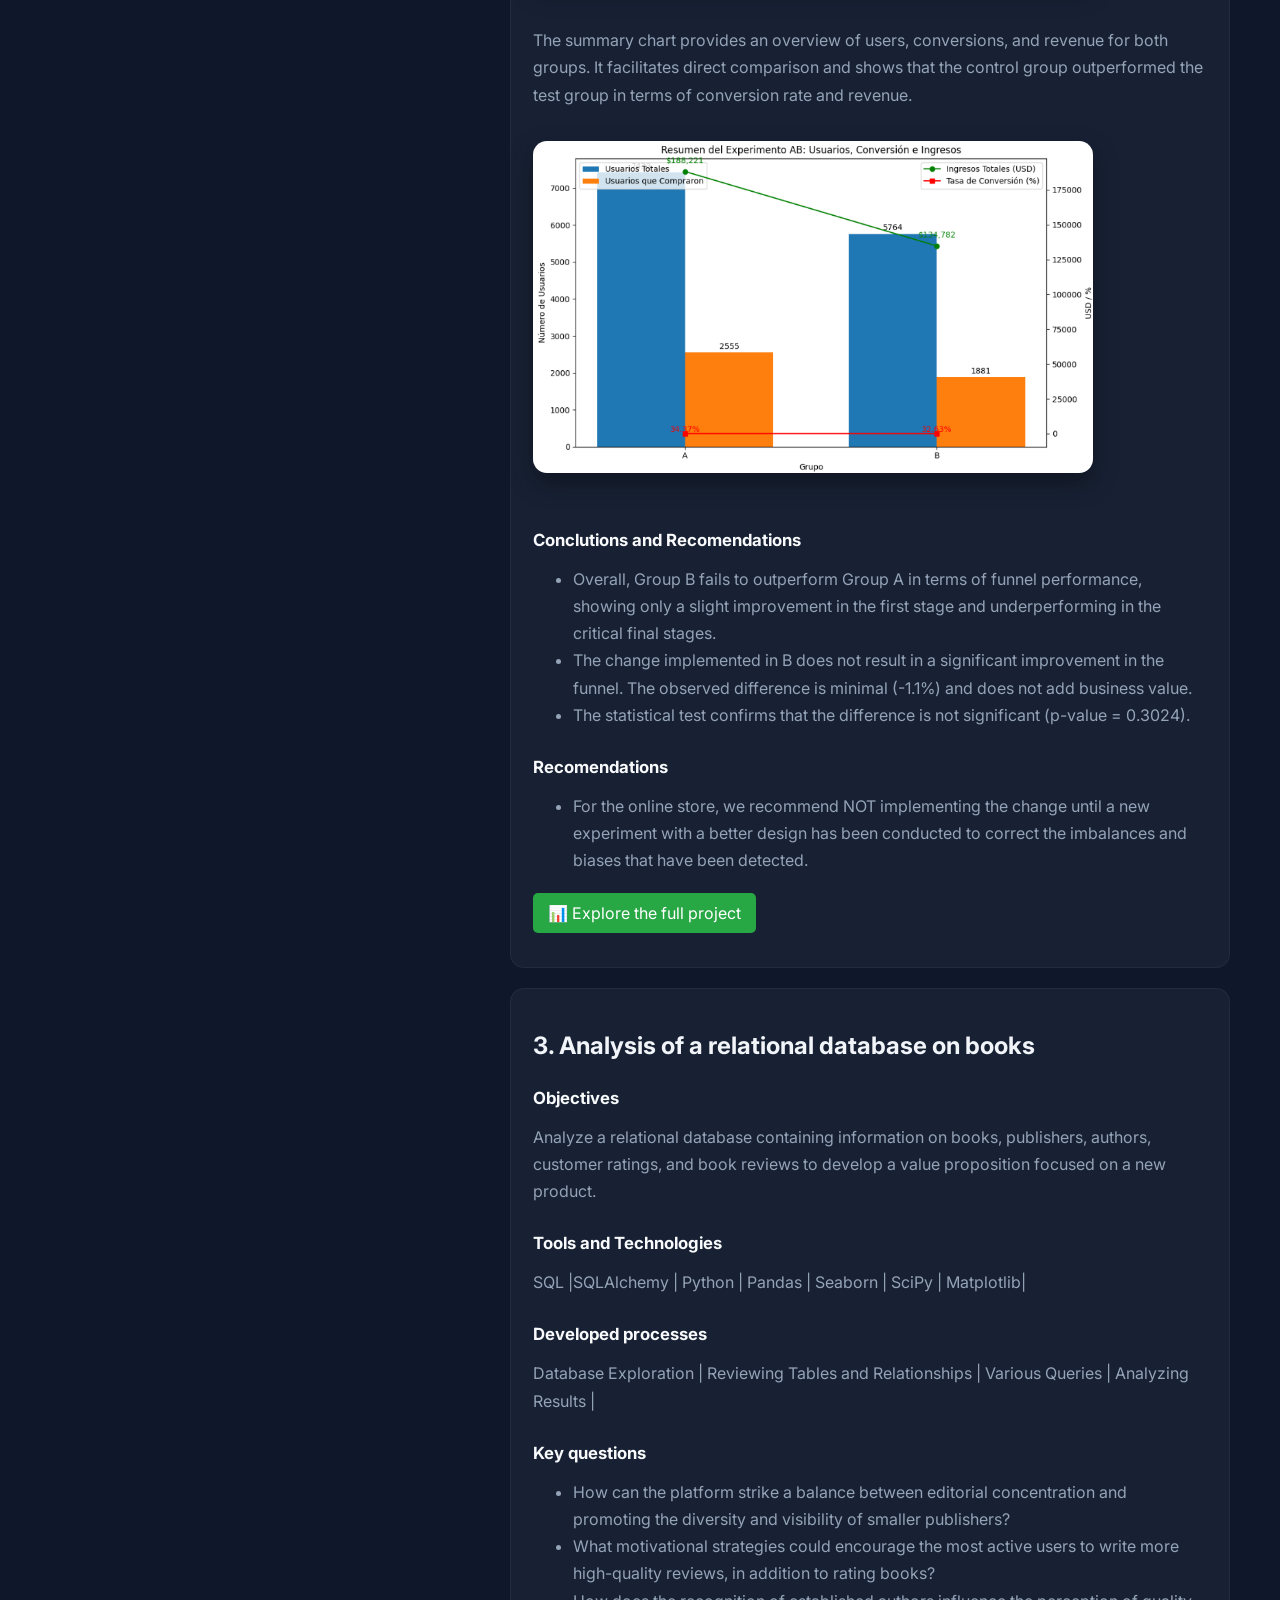
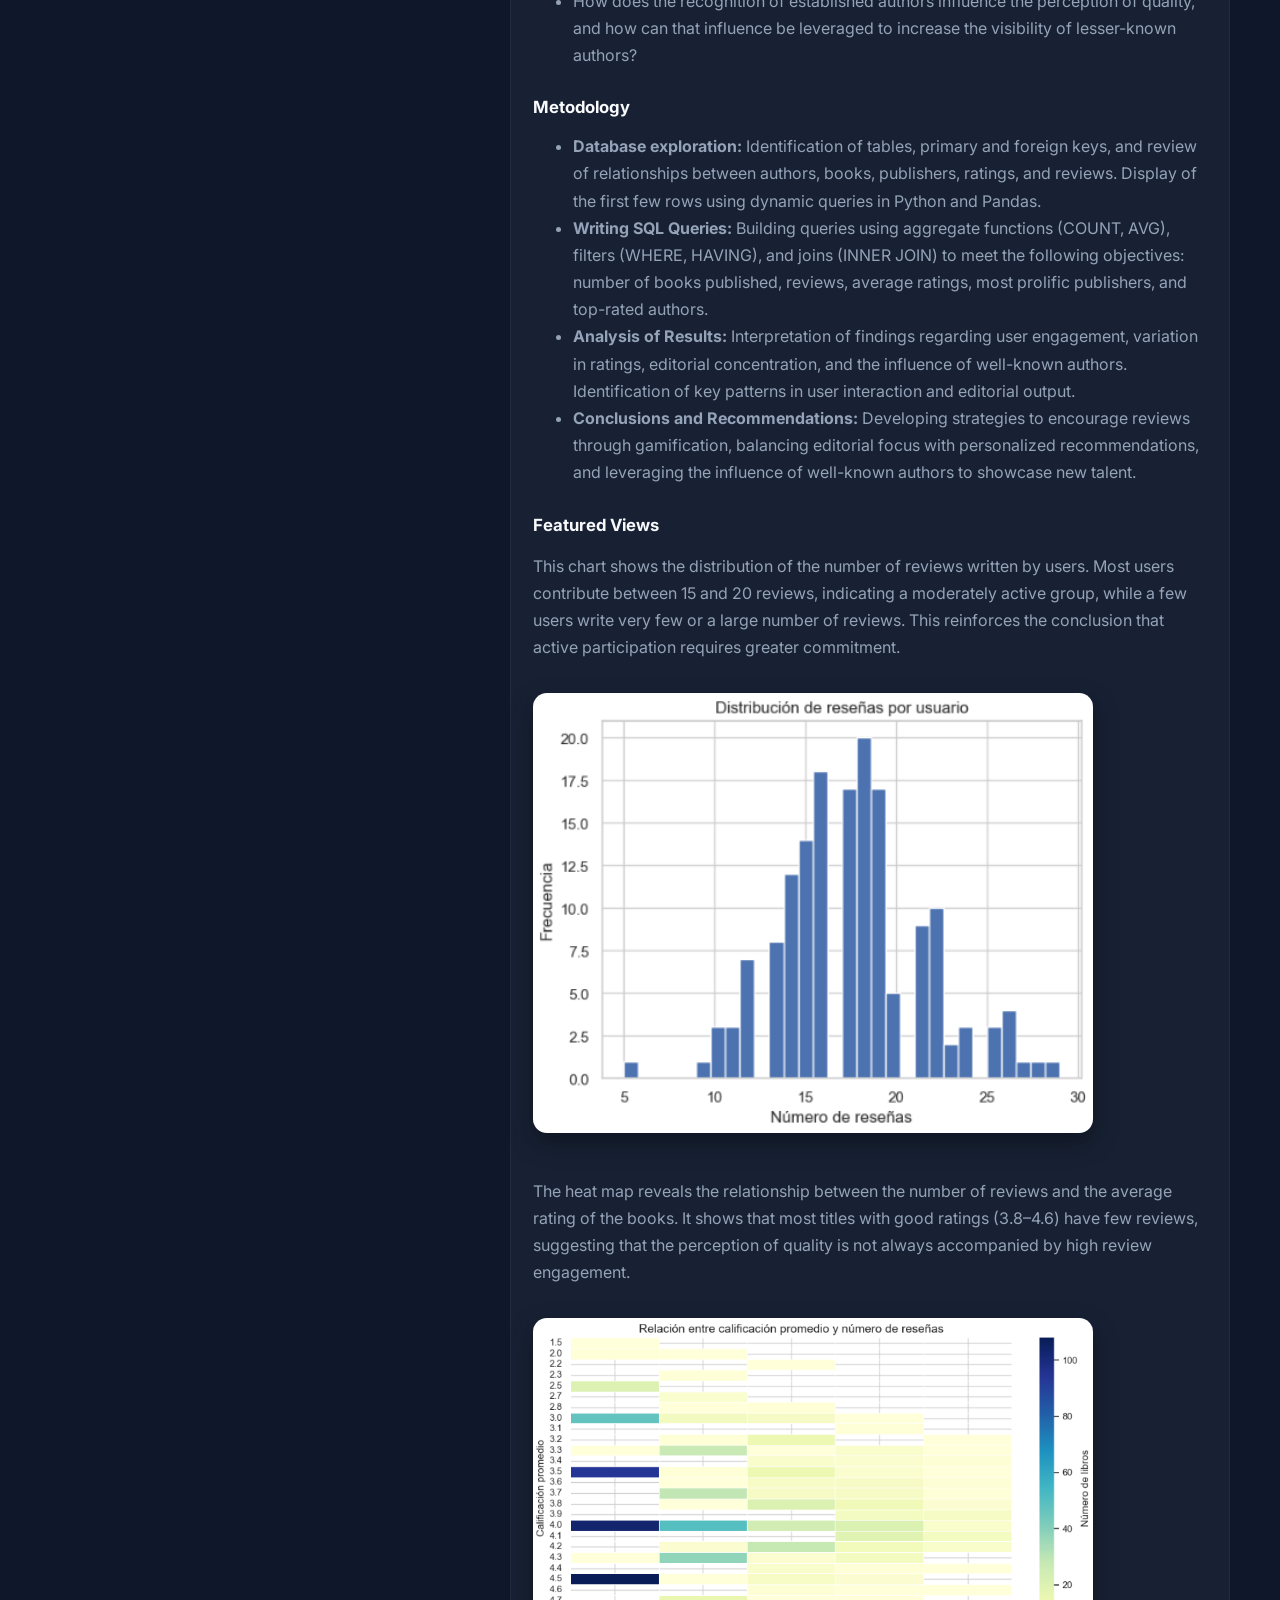
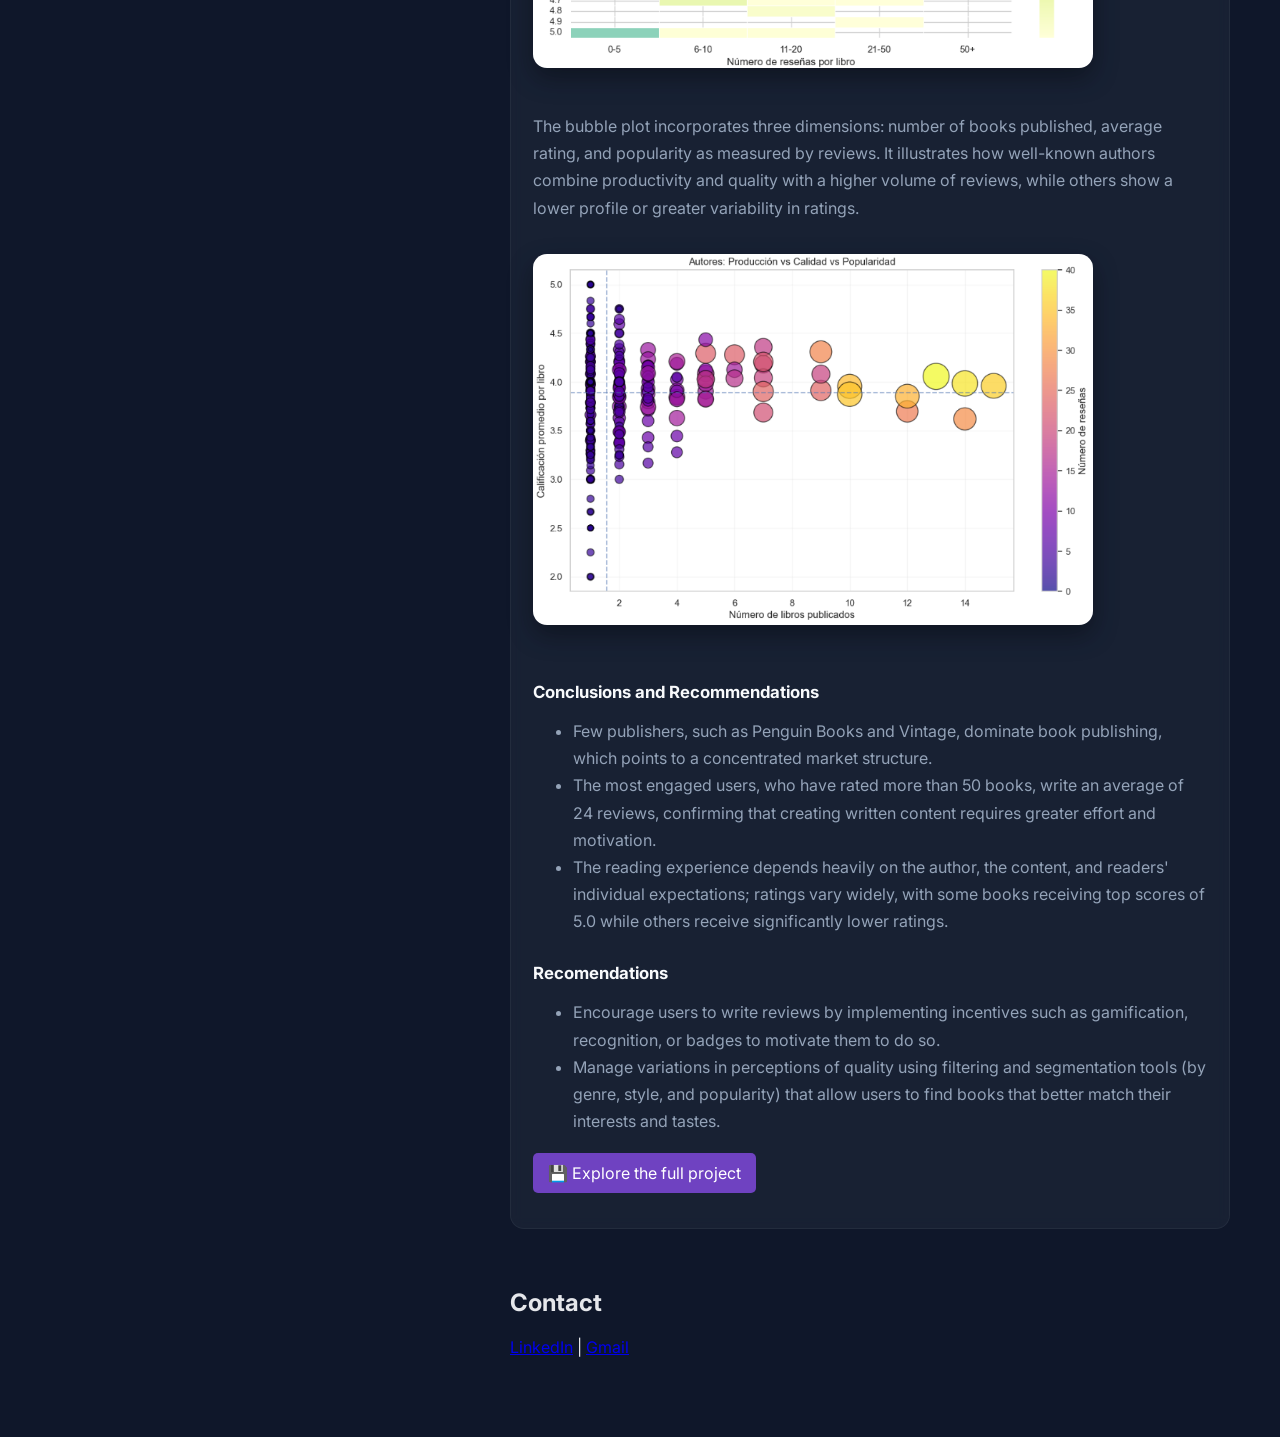
==== commit 1e1b4bb4: "Update index-en.html" ====
--- a/index-en.html
+++ b/index-en.html
@@ -54,10 +54,11 @@
       <section class="about">
         <h2>About me</h2>
         <p>
-          Public Administrator with a specialization in data analysis and experience in extracting, cleaning, and modeling strategic data. 
+          Certified public administrator with experience in data analysis, including data extraction, cleaning, and strategic data modeling.
         </p>
         <p>
-          Passionate about transforming data into actionable insights that optimize processes, support data-driven decision-making, and improve operational efficiency through automation.
+        I generate actionable insights that optimize processes and support strategic decision-making, achieving significant time savings through automation. This combination of impact and efficiency motivates me and drives my passion to continue growing professionally in the data industry.       
+        
         </p>
       </section>
 
--- a/css/style.css
+++ b/css/style.css
@@ -377,3 +377,54 @@
   border-color: #6c63ff;
   transform: translateY(-2px);
 }
+/* ===== AJUSTES VISUALES PRO ===== */
+
+.portfolio main {
+  max-width: 680px;
+}
+
+.portfolio .sidebar {
+  width: 300px;
+  padding: 45px 30px;
+}
+
+.portfolio .profile-img {
+  width: 170px;
+  height: 170px;
+}
+
+.portfolio h1 {
+  font-size: 2.7rem;
+  line-height: 1.1;
+  margin-bottom: 12px;
+}
+
+.portfolio .section h2 {
+  font-size: 1.6rem;
+  margin-bottom: 12px;
+}
+
+.portfolio .section p,
+.portfolio .section li,
+.portfolio .project p,
+.portfolio .project li {
+  font-size: 0.95rem;
+  line-height: 1.6;
+}
+
+.portfolio .project {
+  padding: 18px;
+  margin-bottom: 18px;
+}
+
+.portfolio .section {
+  margin-bottom: 24px;
+}
+
+.portfolio .project h3 {
+  font-size: 1rem;
+}
+
+.portfolio .skills-list li {
+  margin-bottom: 4px;
+}
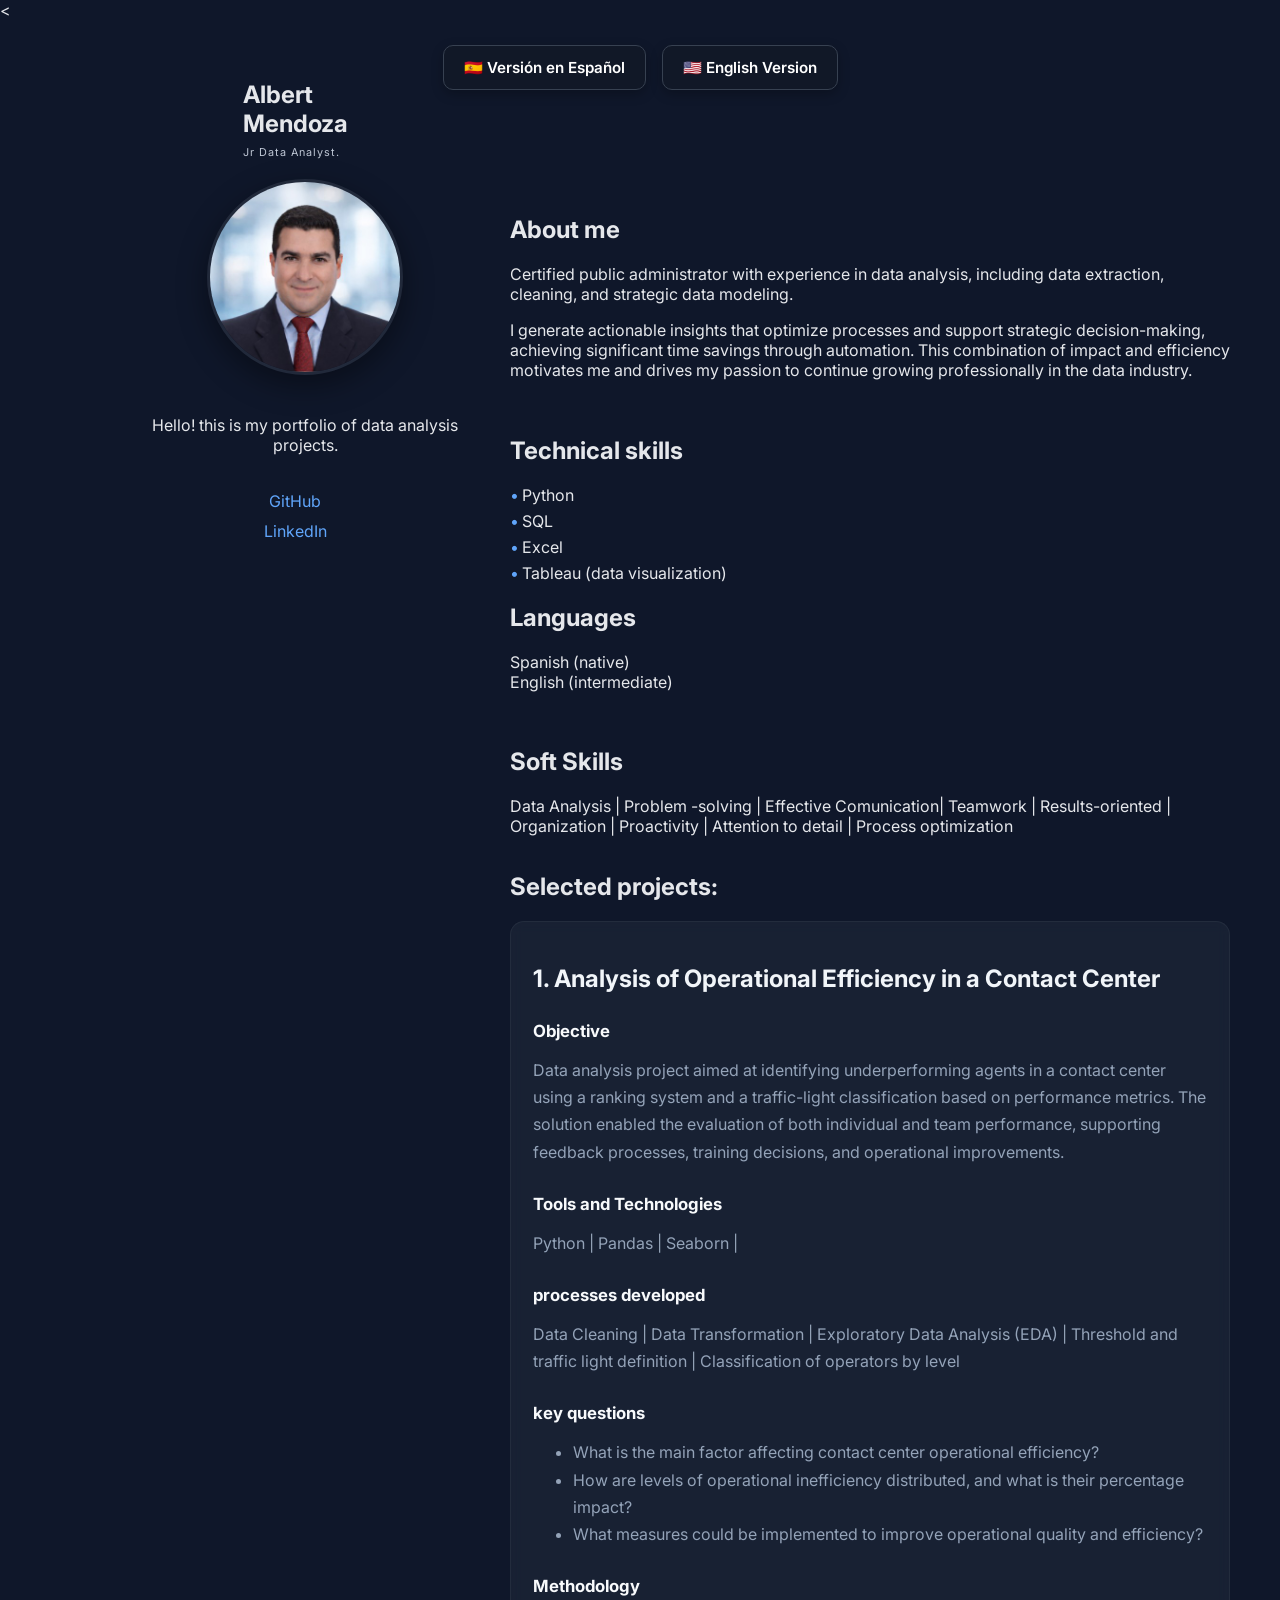
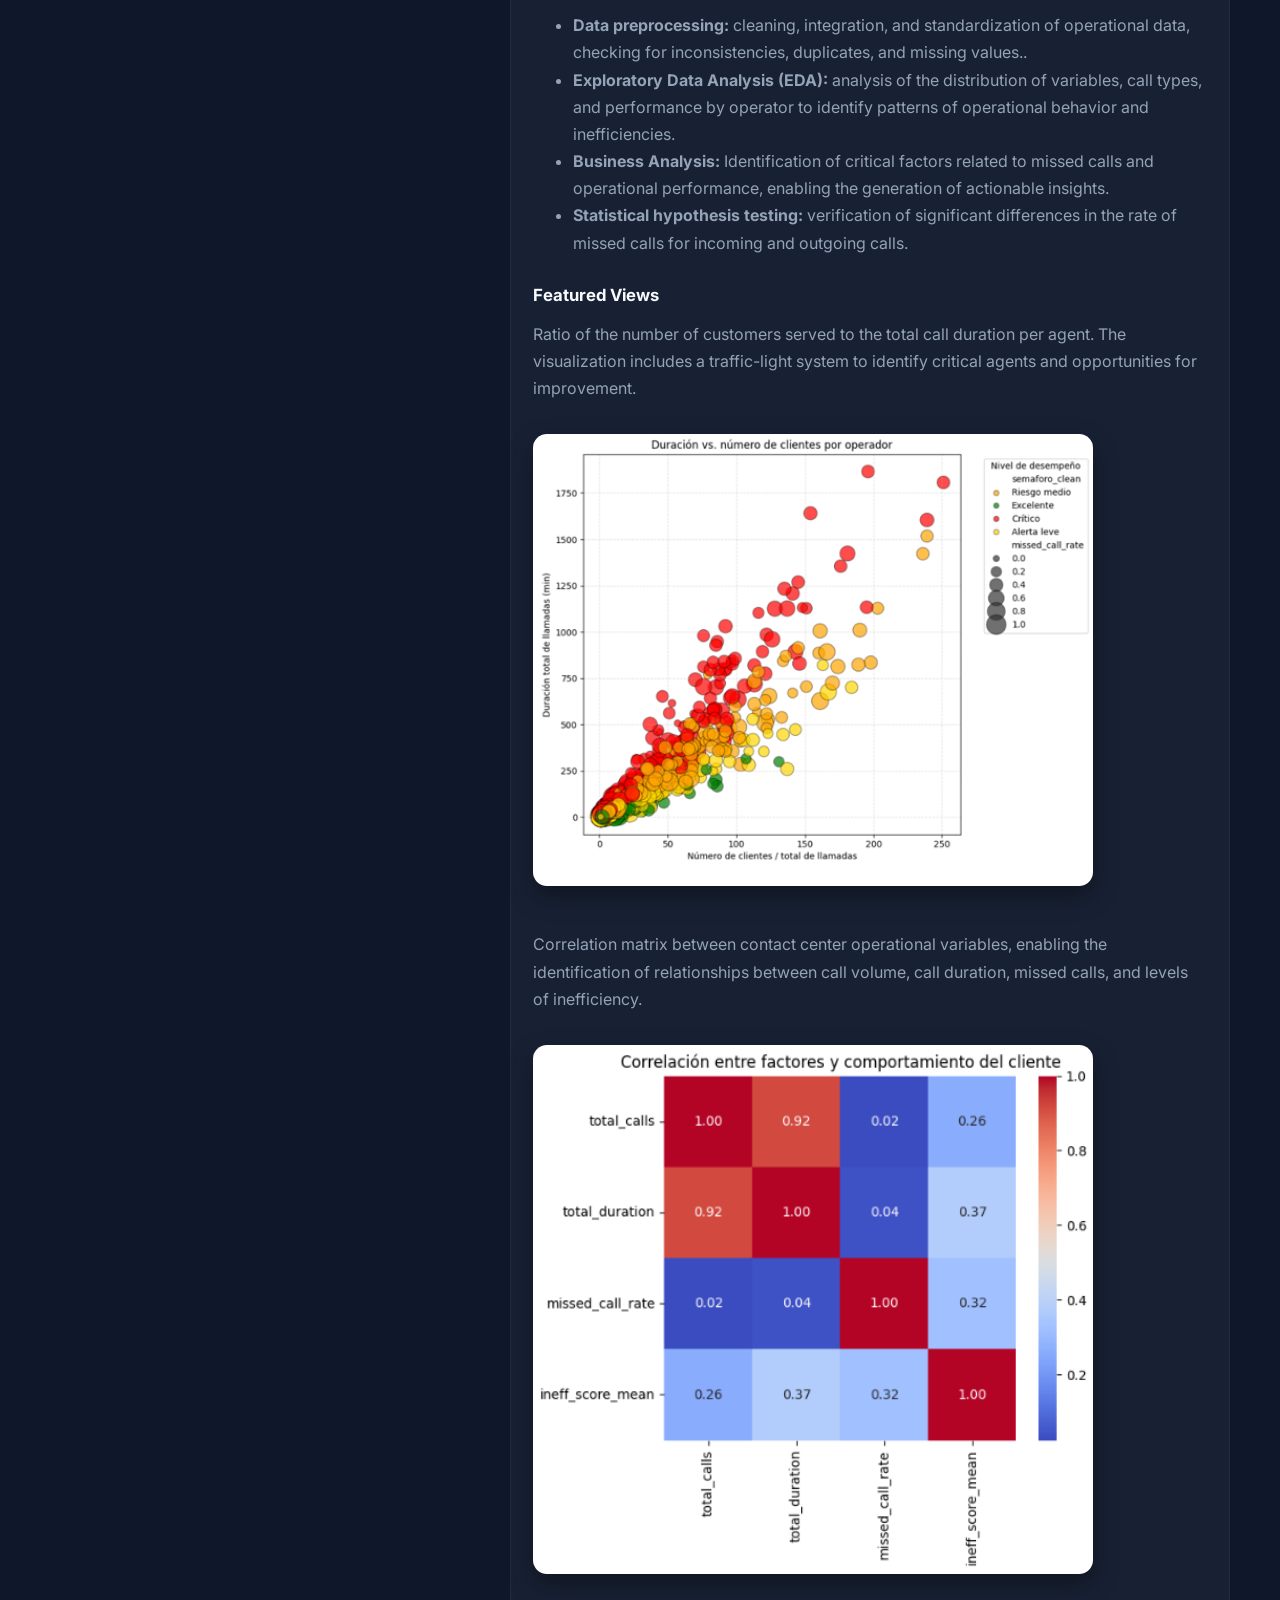
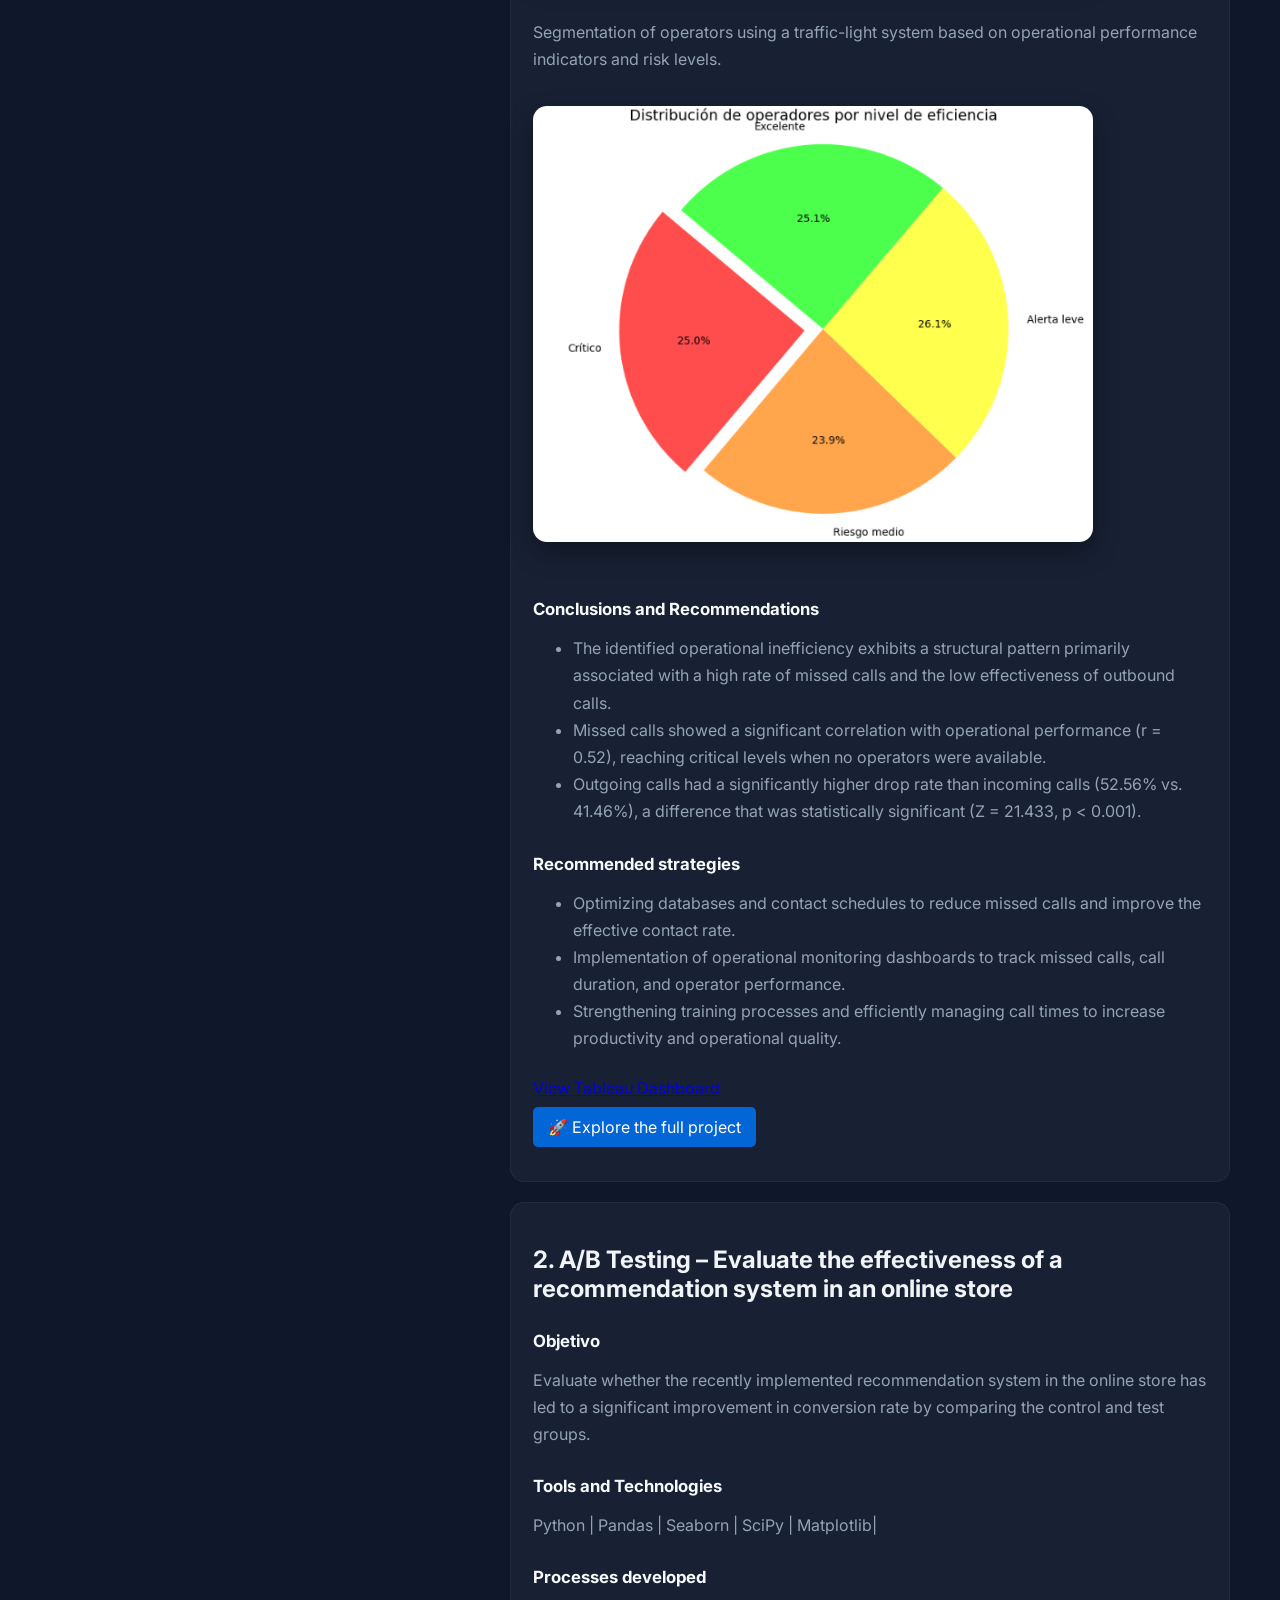
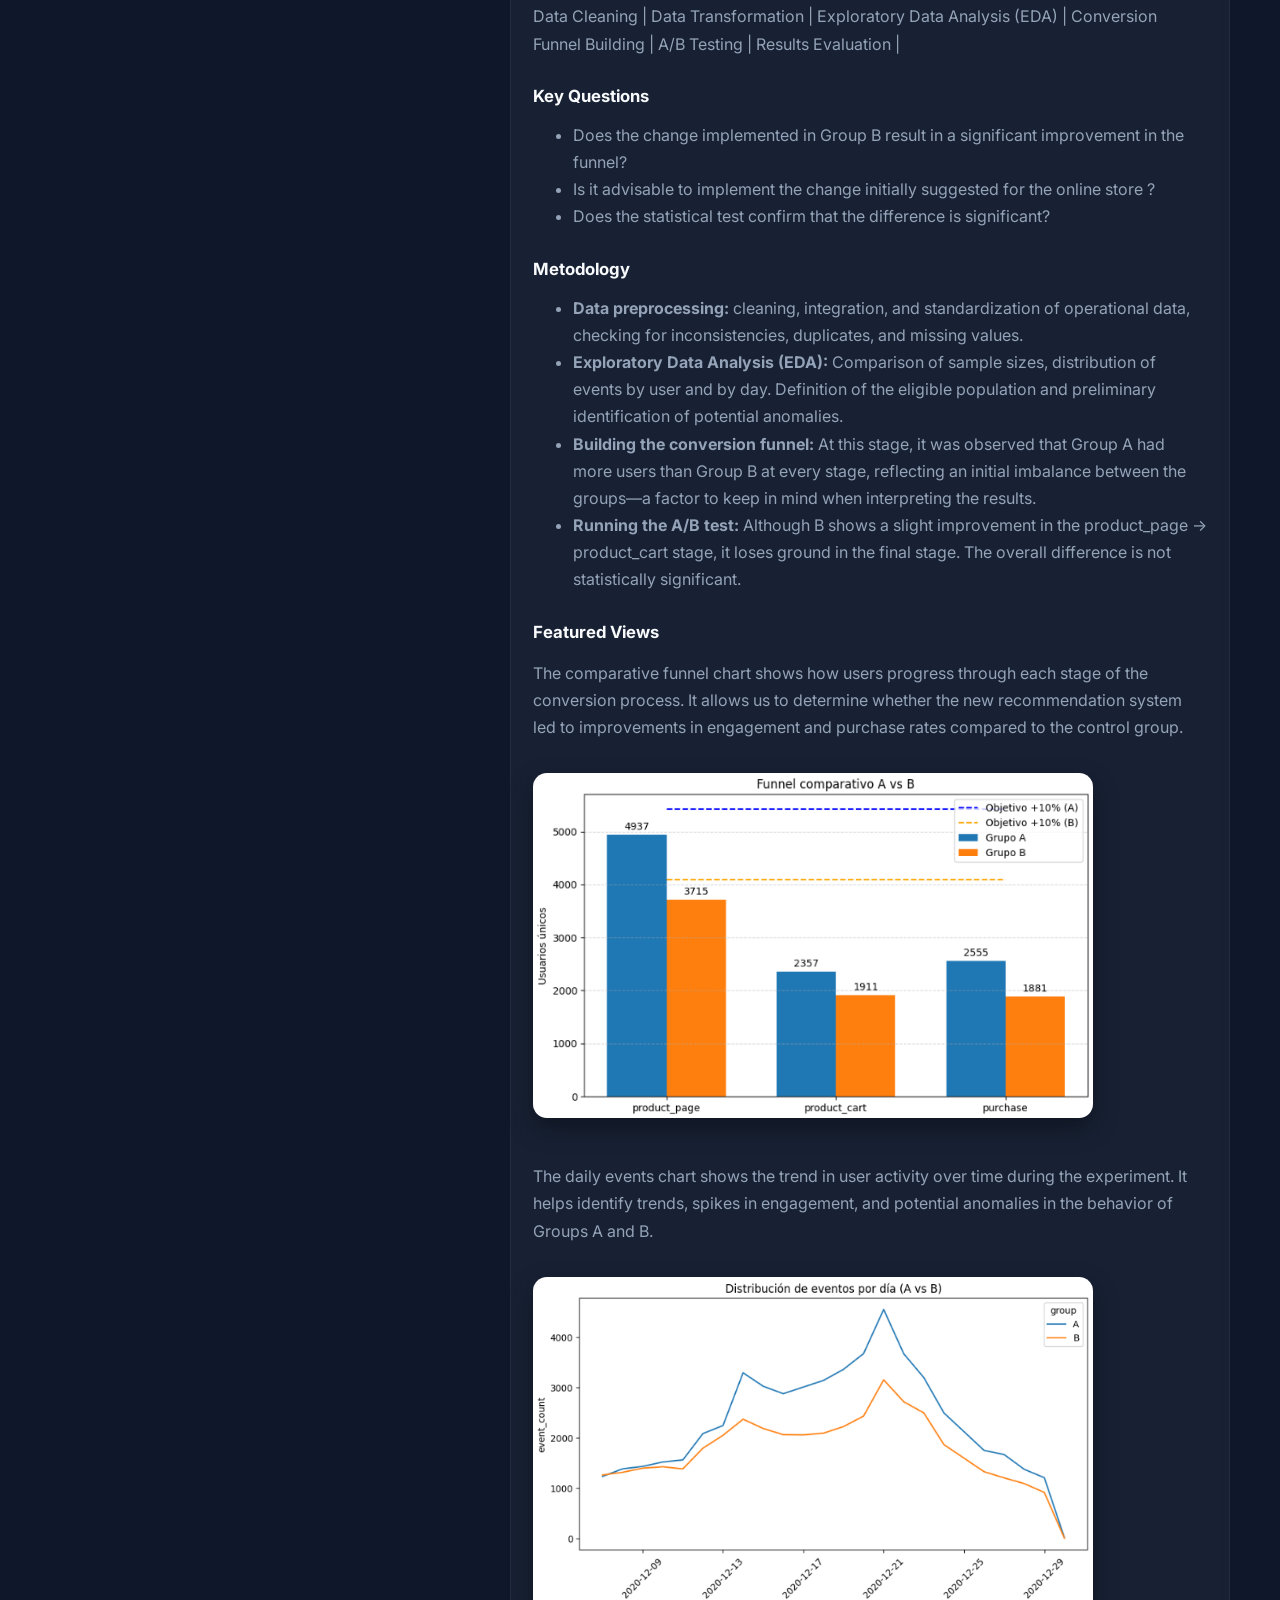
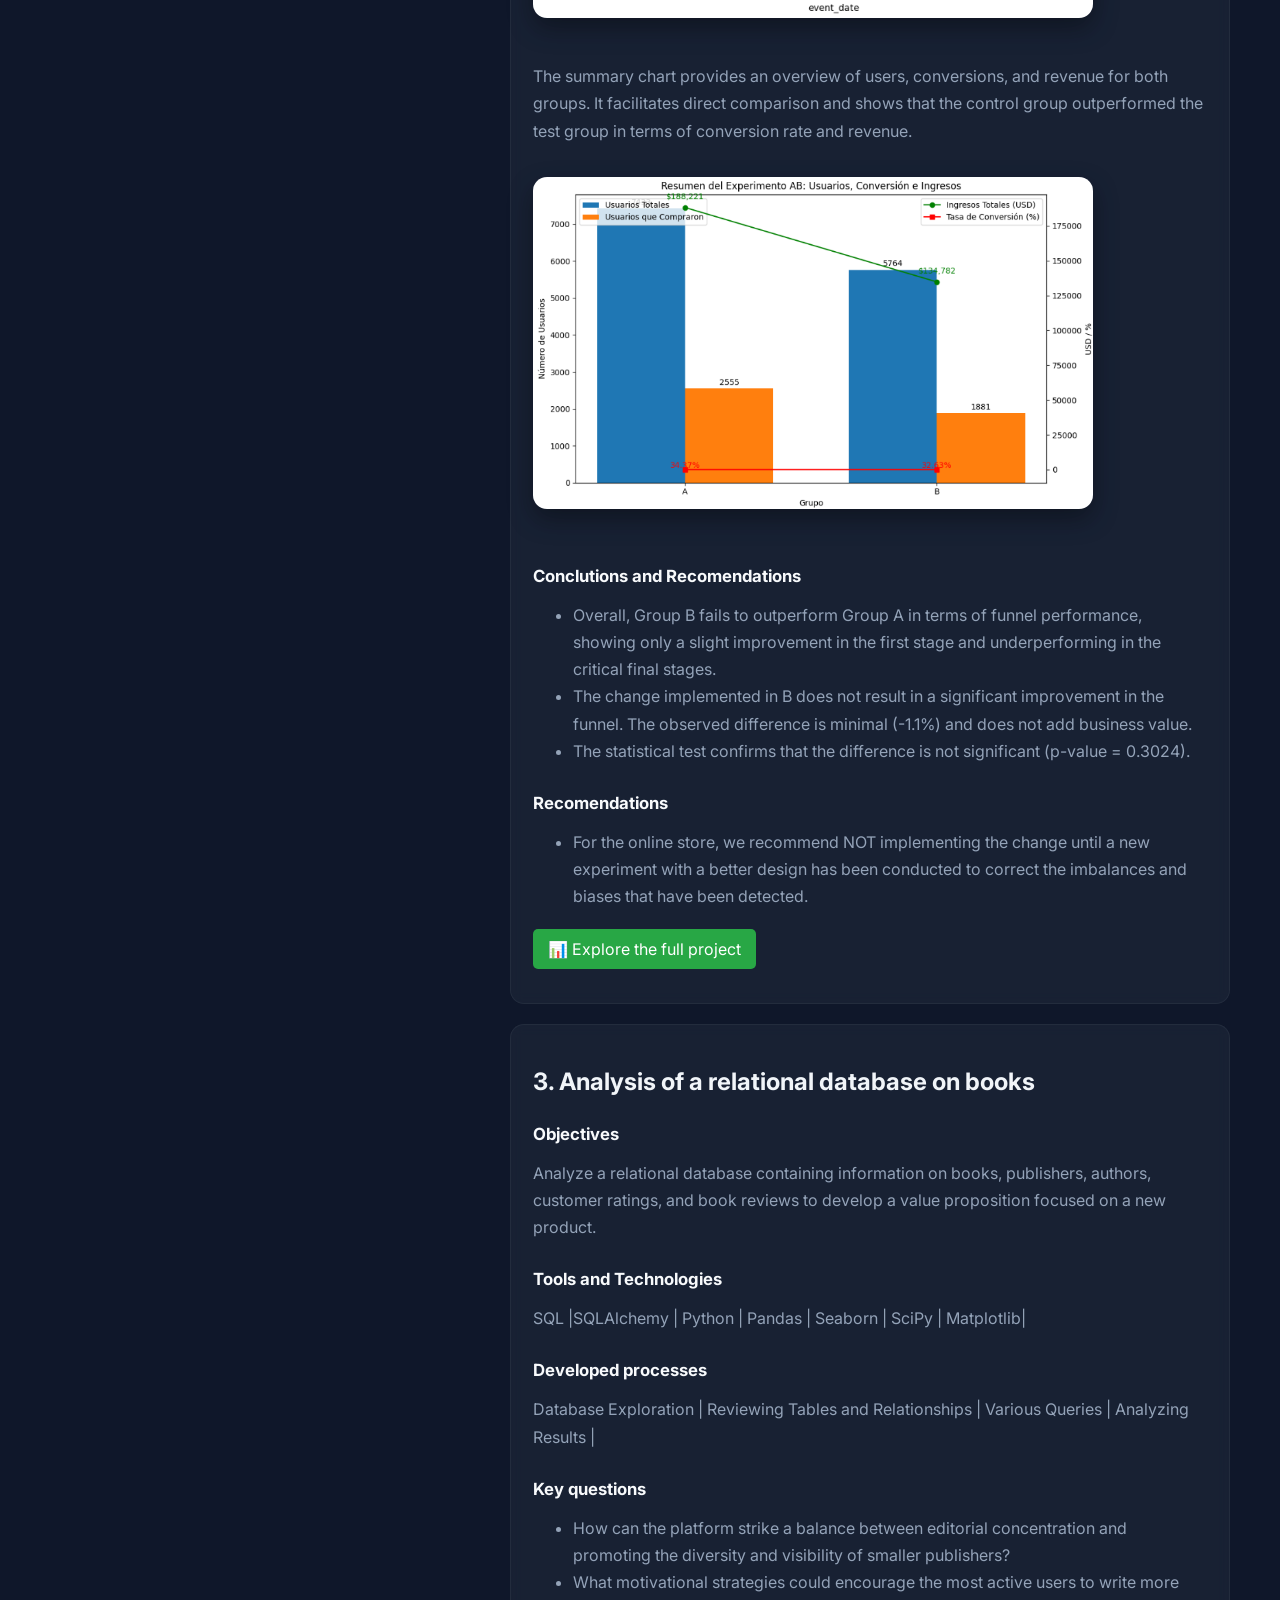
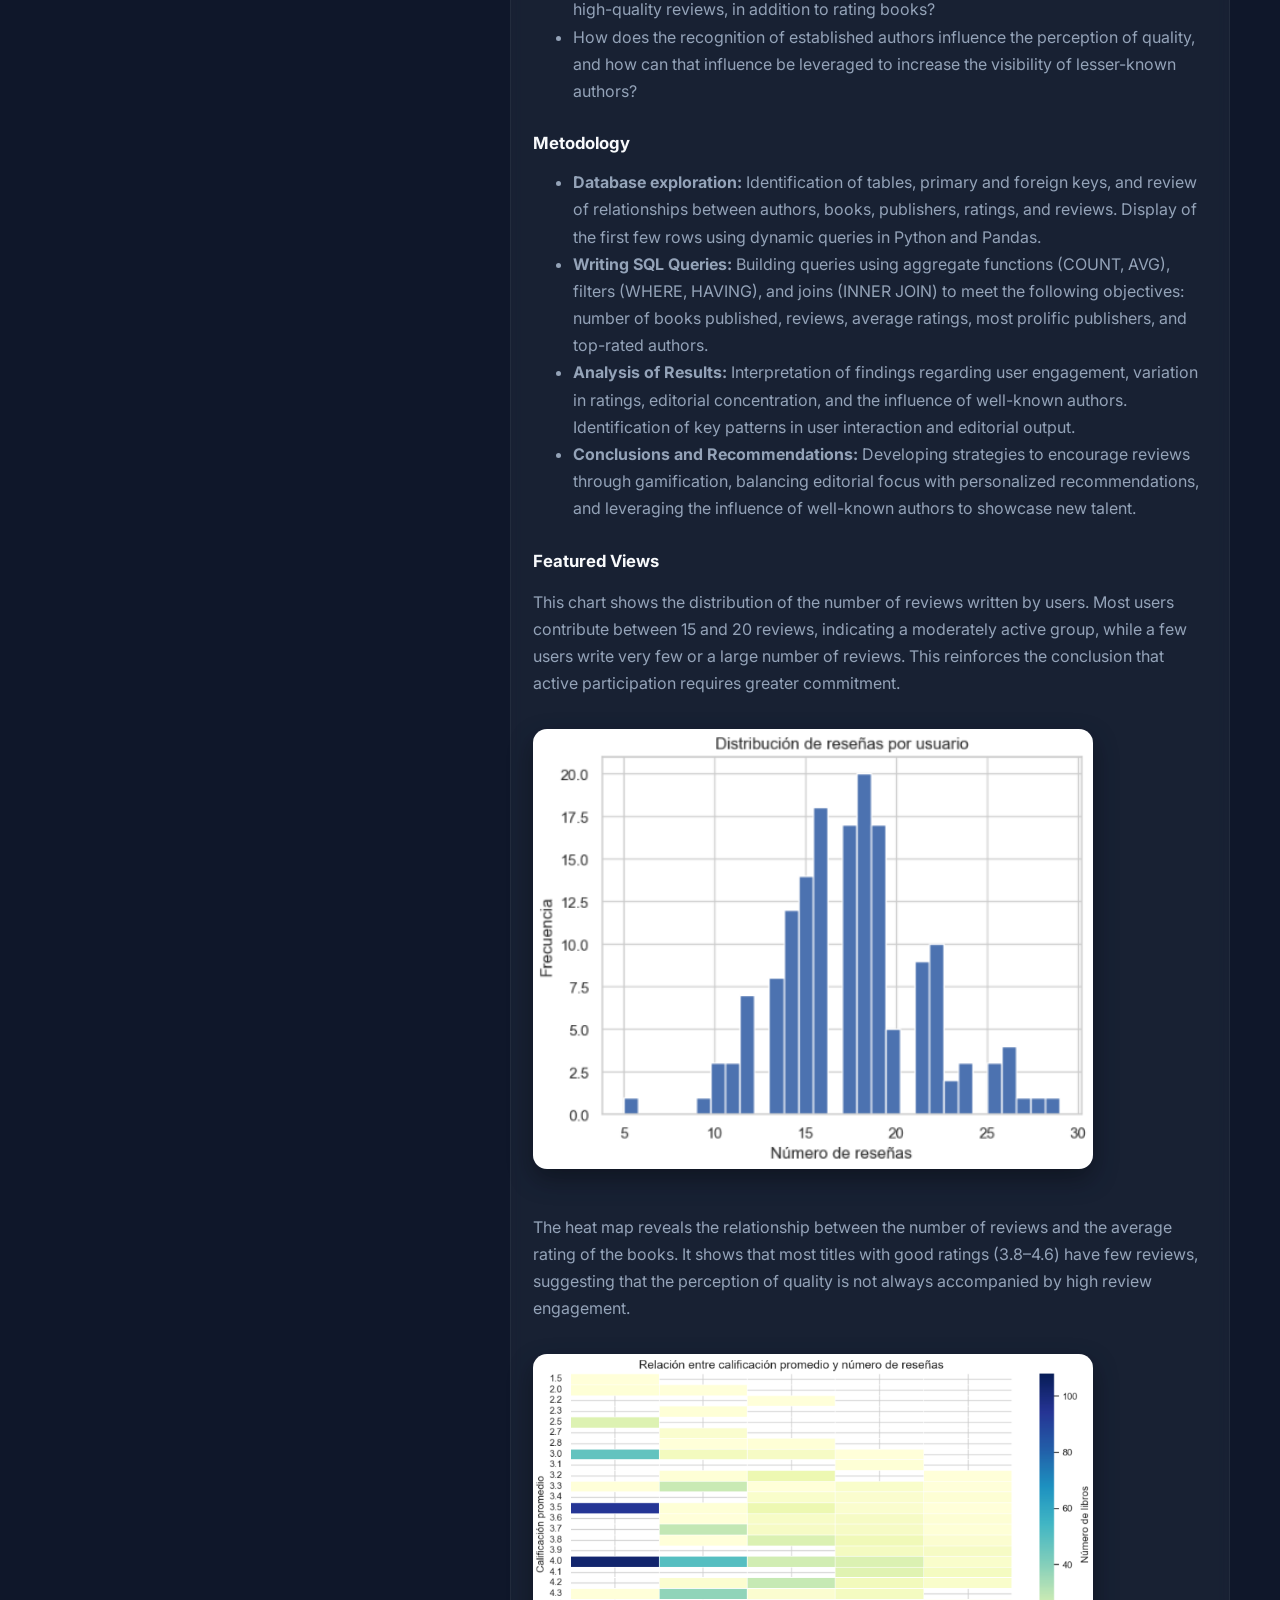
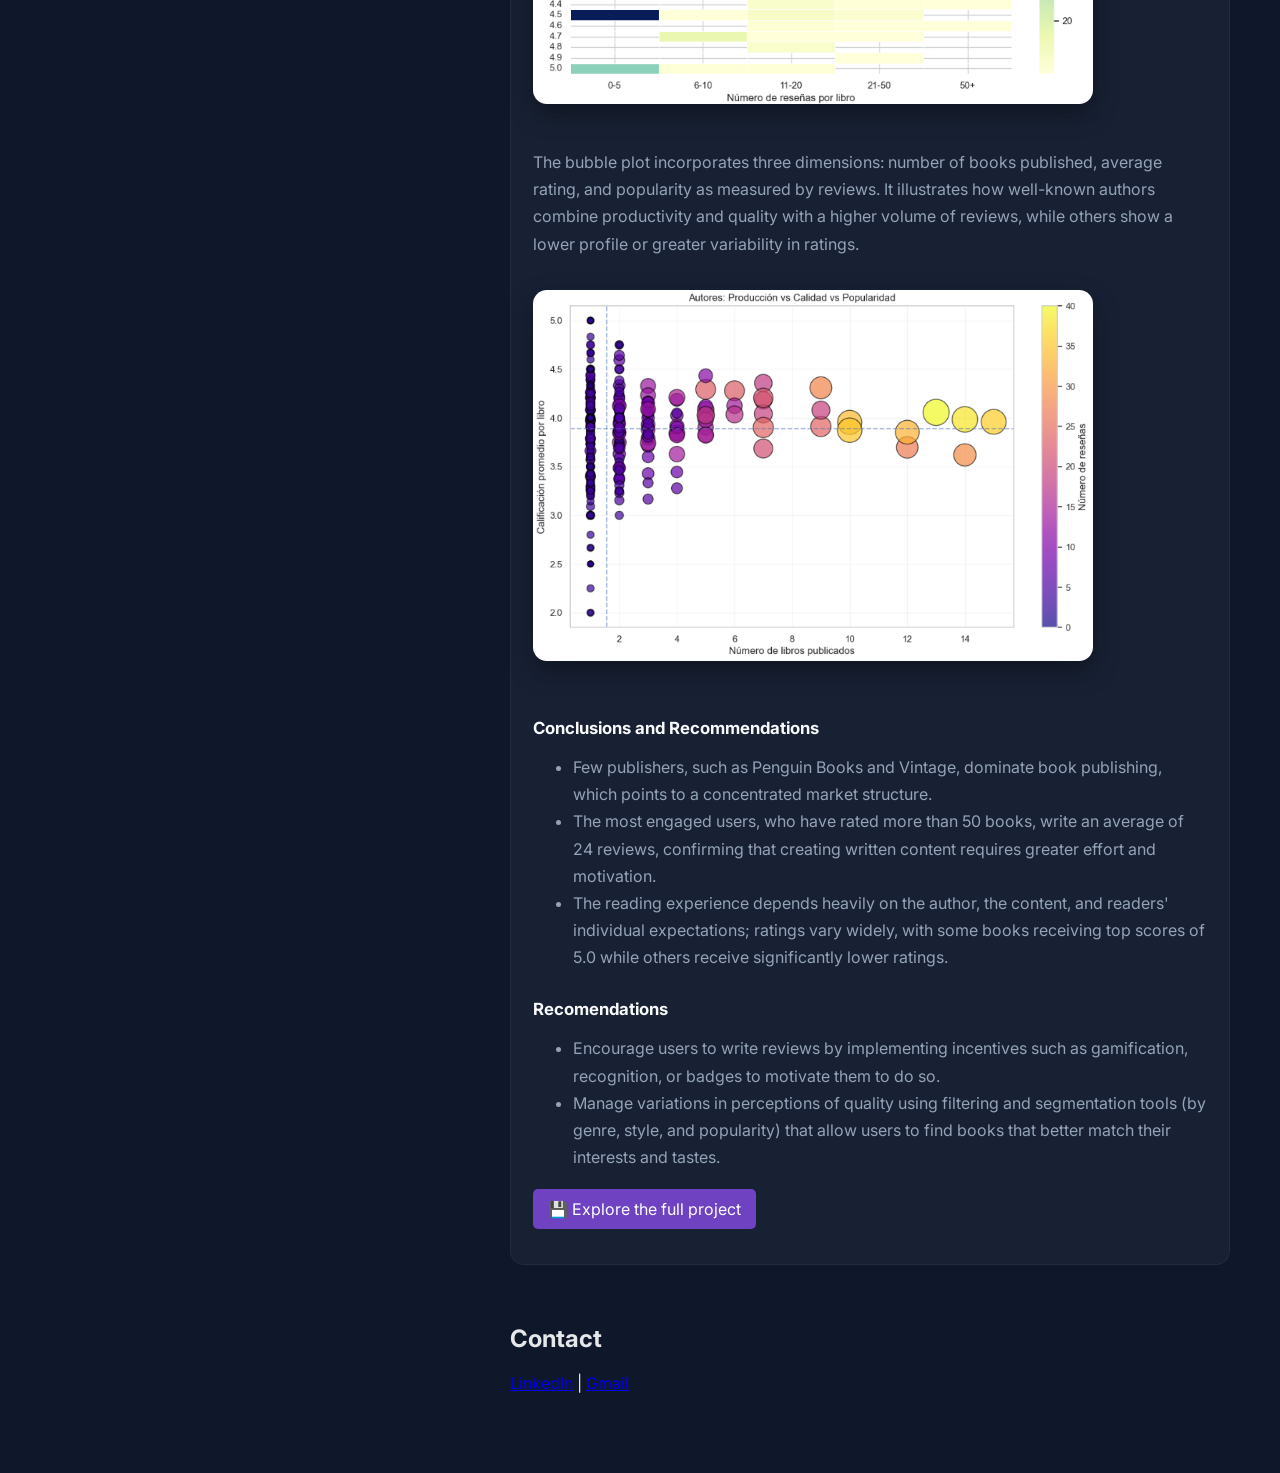
==== commit eff894b1: "Update index-en.html" ====
--- a/index-en.html
+++ b/index-en.html
@@ -245,16 +245,21 @@
       call times to increase productivity and operational quality.
     </li>
 
-  </ul>
-
-  <p>
-    <a href="https://github.com/albert777mendoza/final_project_da/tree/main/case1_telecom"
-       target="_blank"
-       style="background-color:#0366d6; color:white; padding:10px 15px; text-decoration:none; border-radius:5px;">
-       🚀 Explore the full project
-    </a>
-</p>
-
+</ul>
+
+<a href="https://public.tableau.com/app/profile/albert.mendoza26998/viz/Case1_TelecomFinalProjectD_A/Hoja2" 
+   target="_blank" 
+   class="dashboard-btn">
+   View Tableau Dashboard
+</a>
+
+<p>
+  <a href="https://github.com/albert777mendoza/final_project_da/tree/main/case1_telecom"
+     target="_blank"
+     style="background-color:#0366d6; color:white; padding:10px 15px; text-decoration:none; border-radius:5px;">
+     🚀 Explore the full project
+  </a>
+</p>
 </div>
         
         <div class="project">
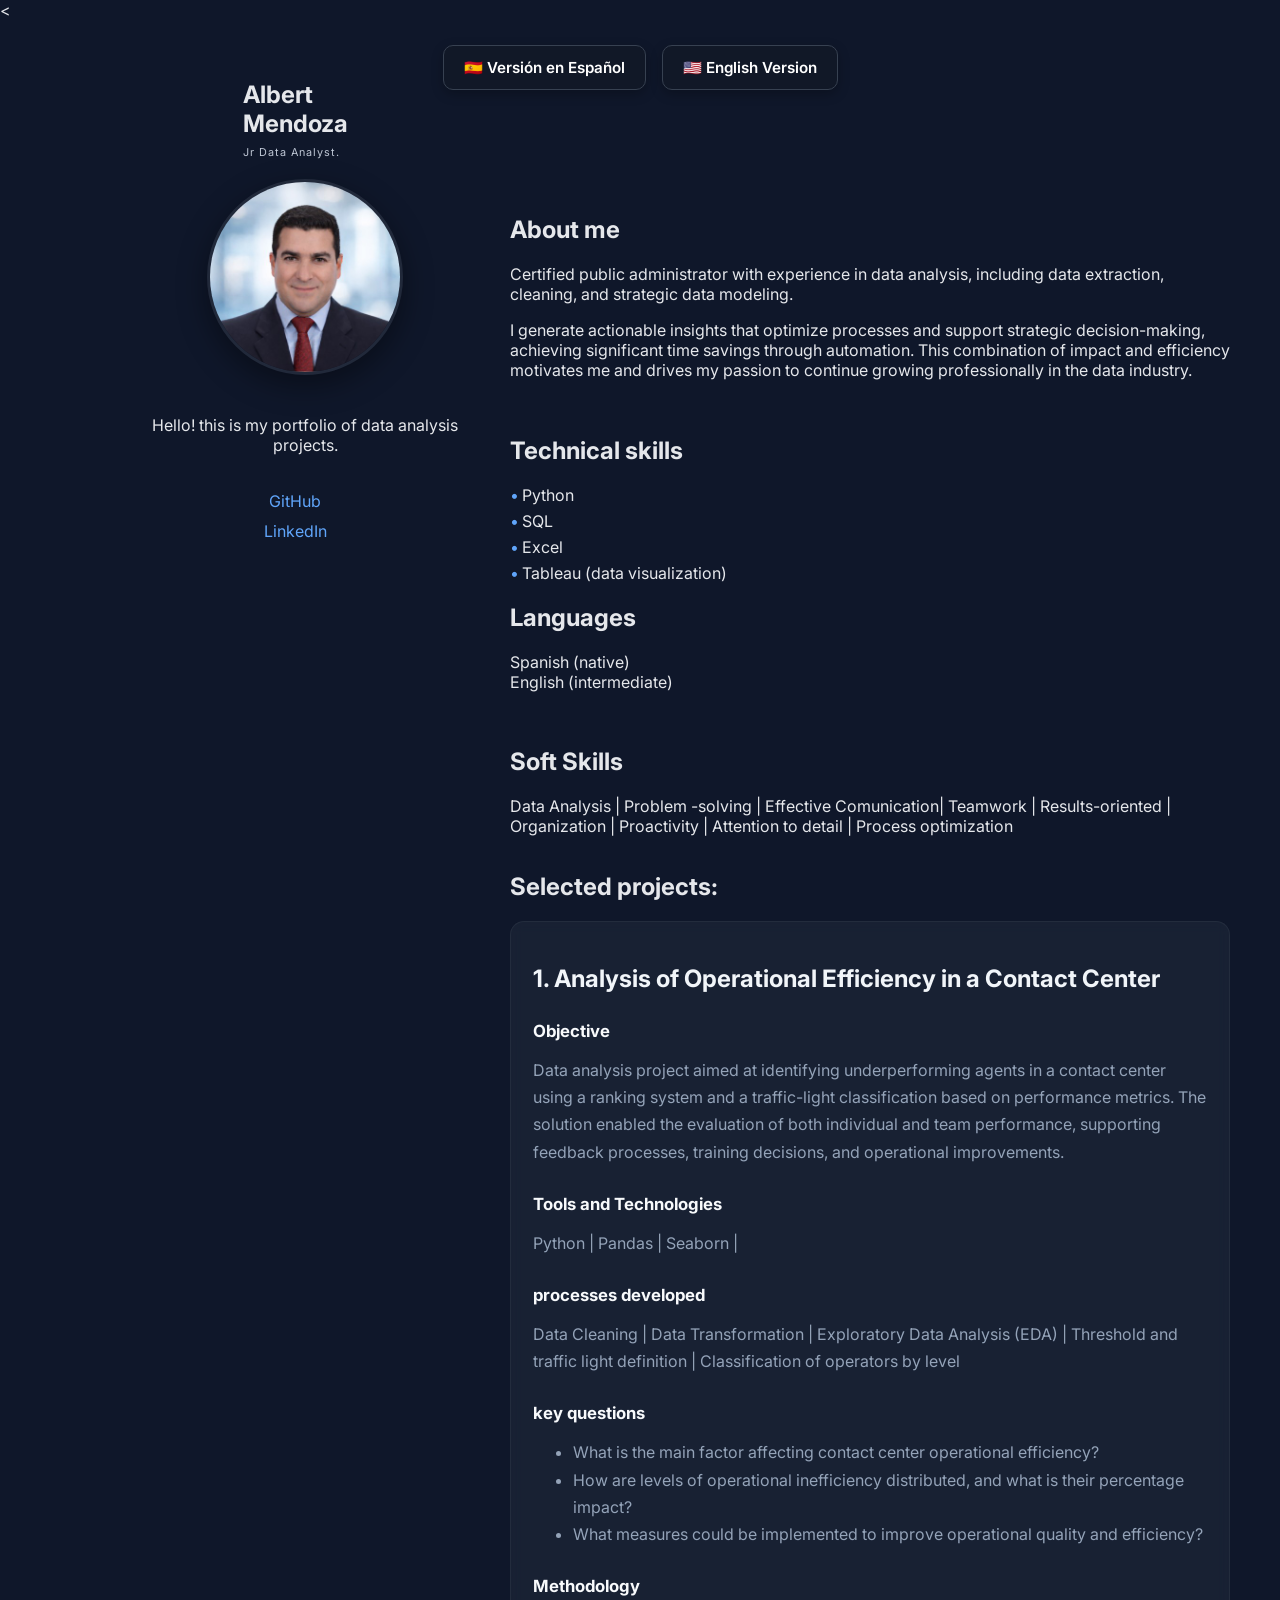
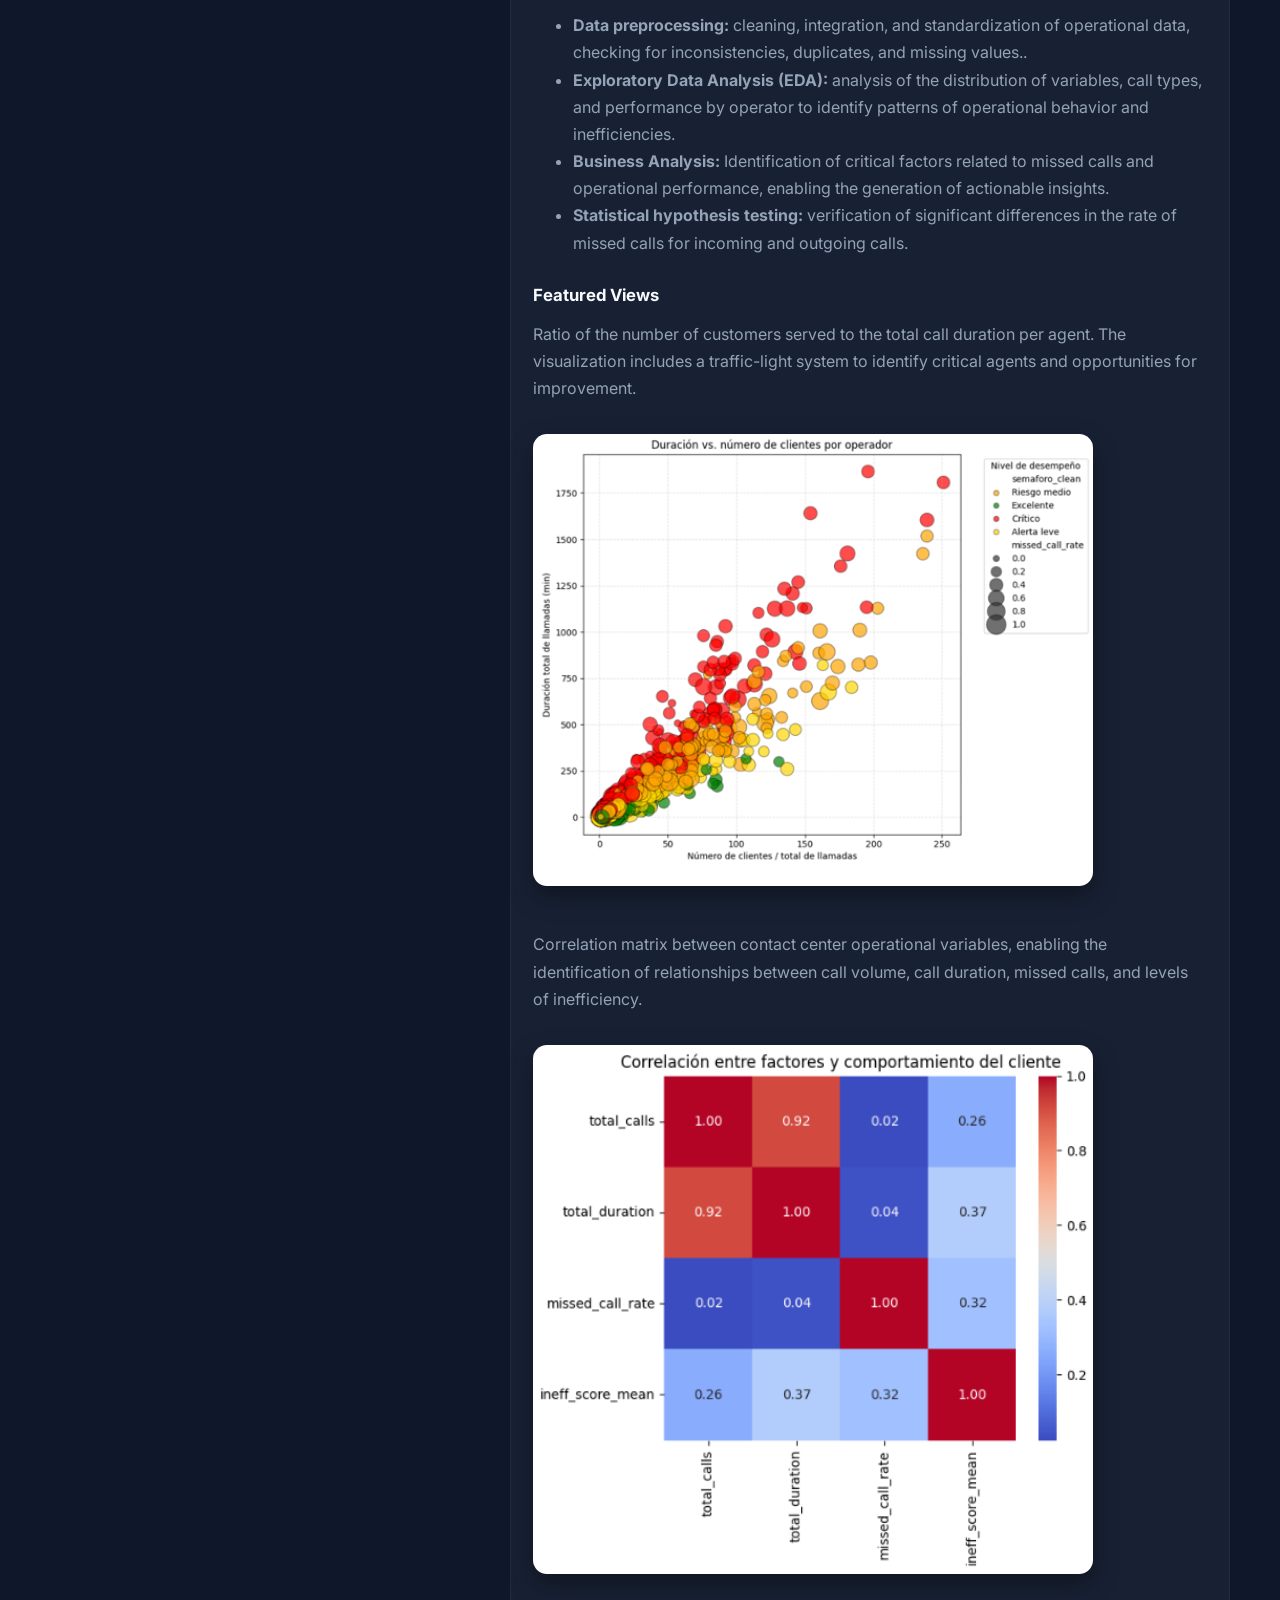
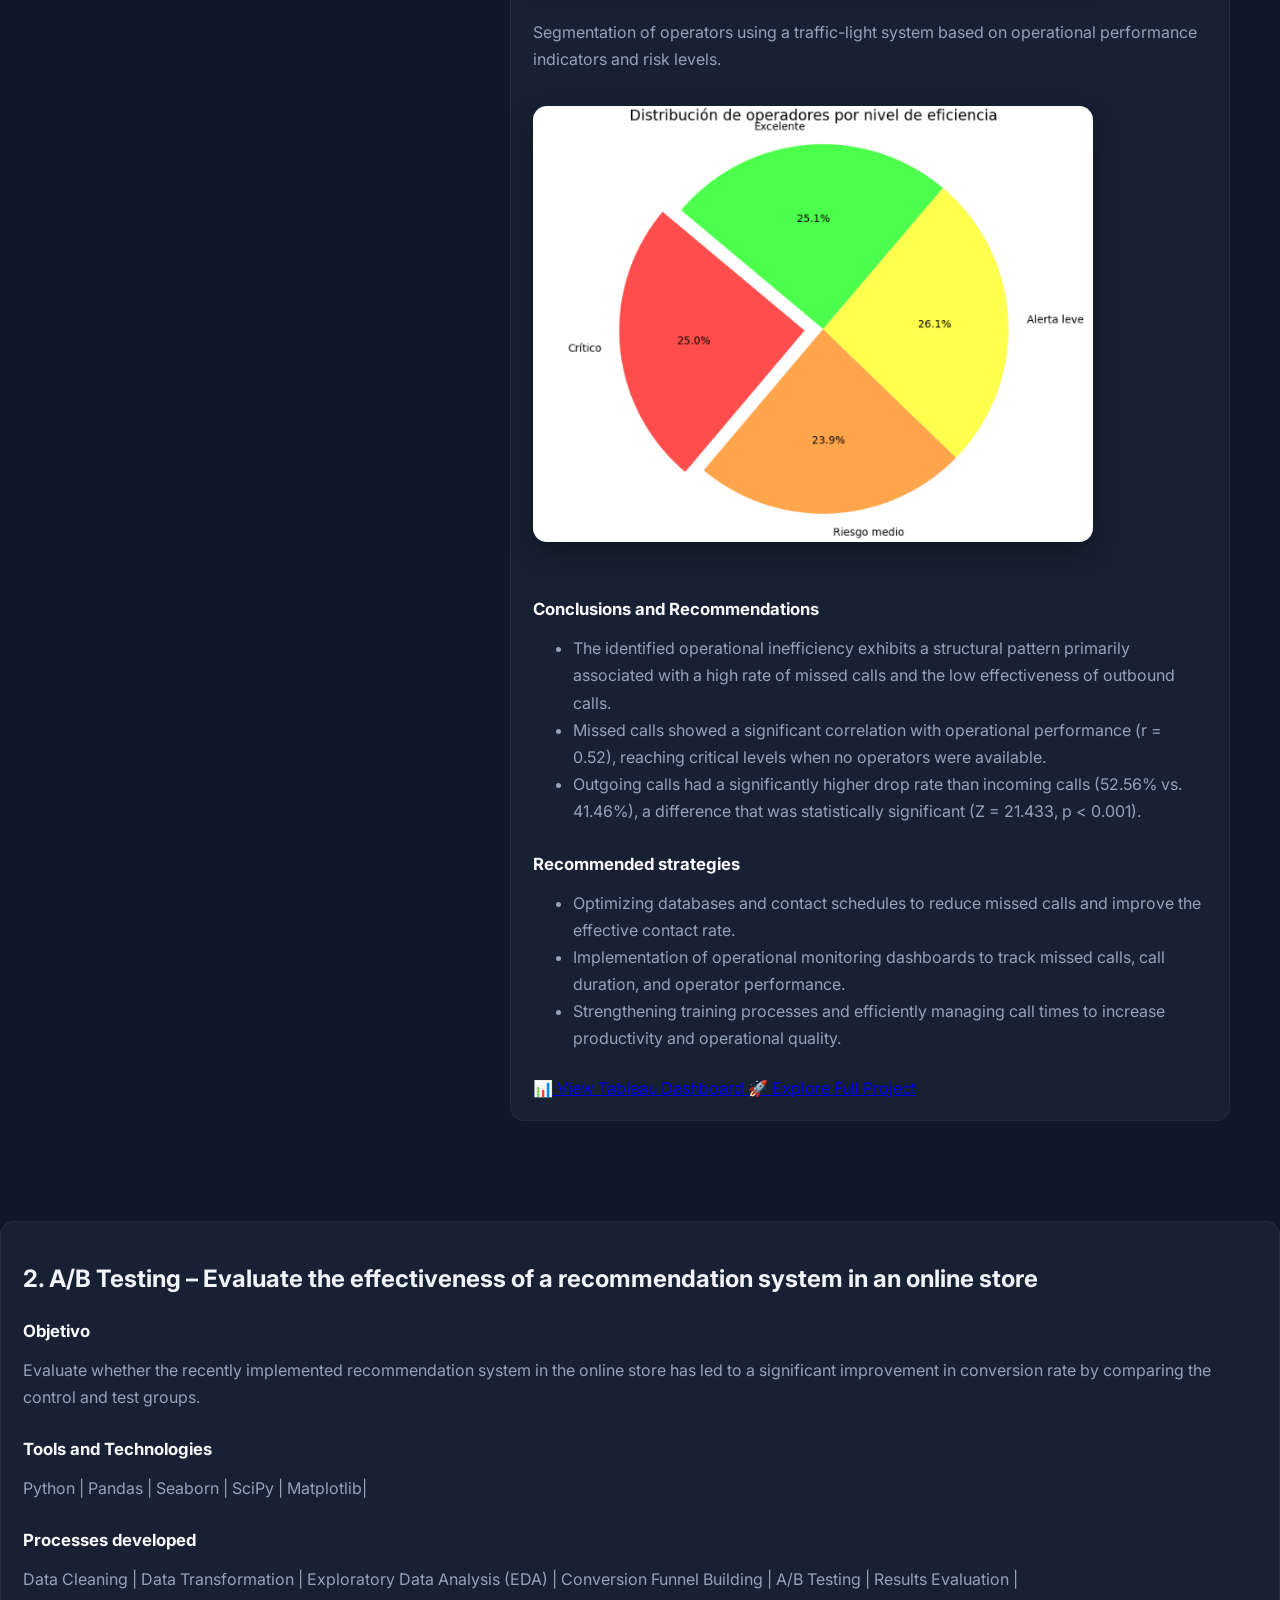
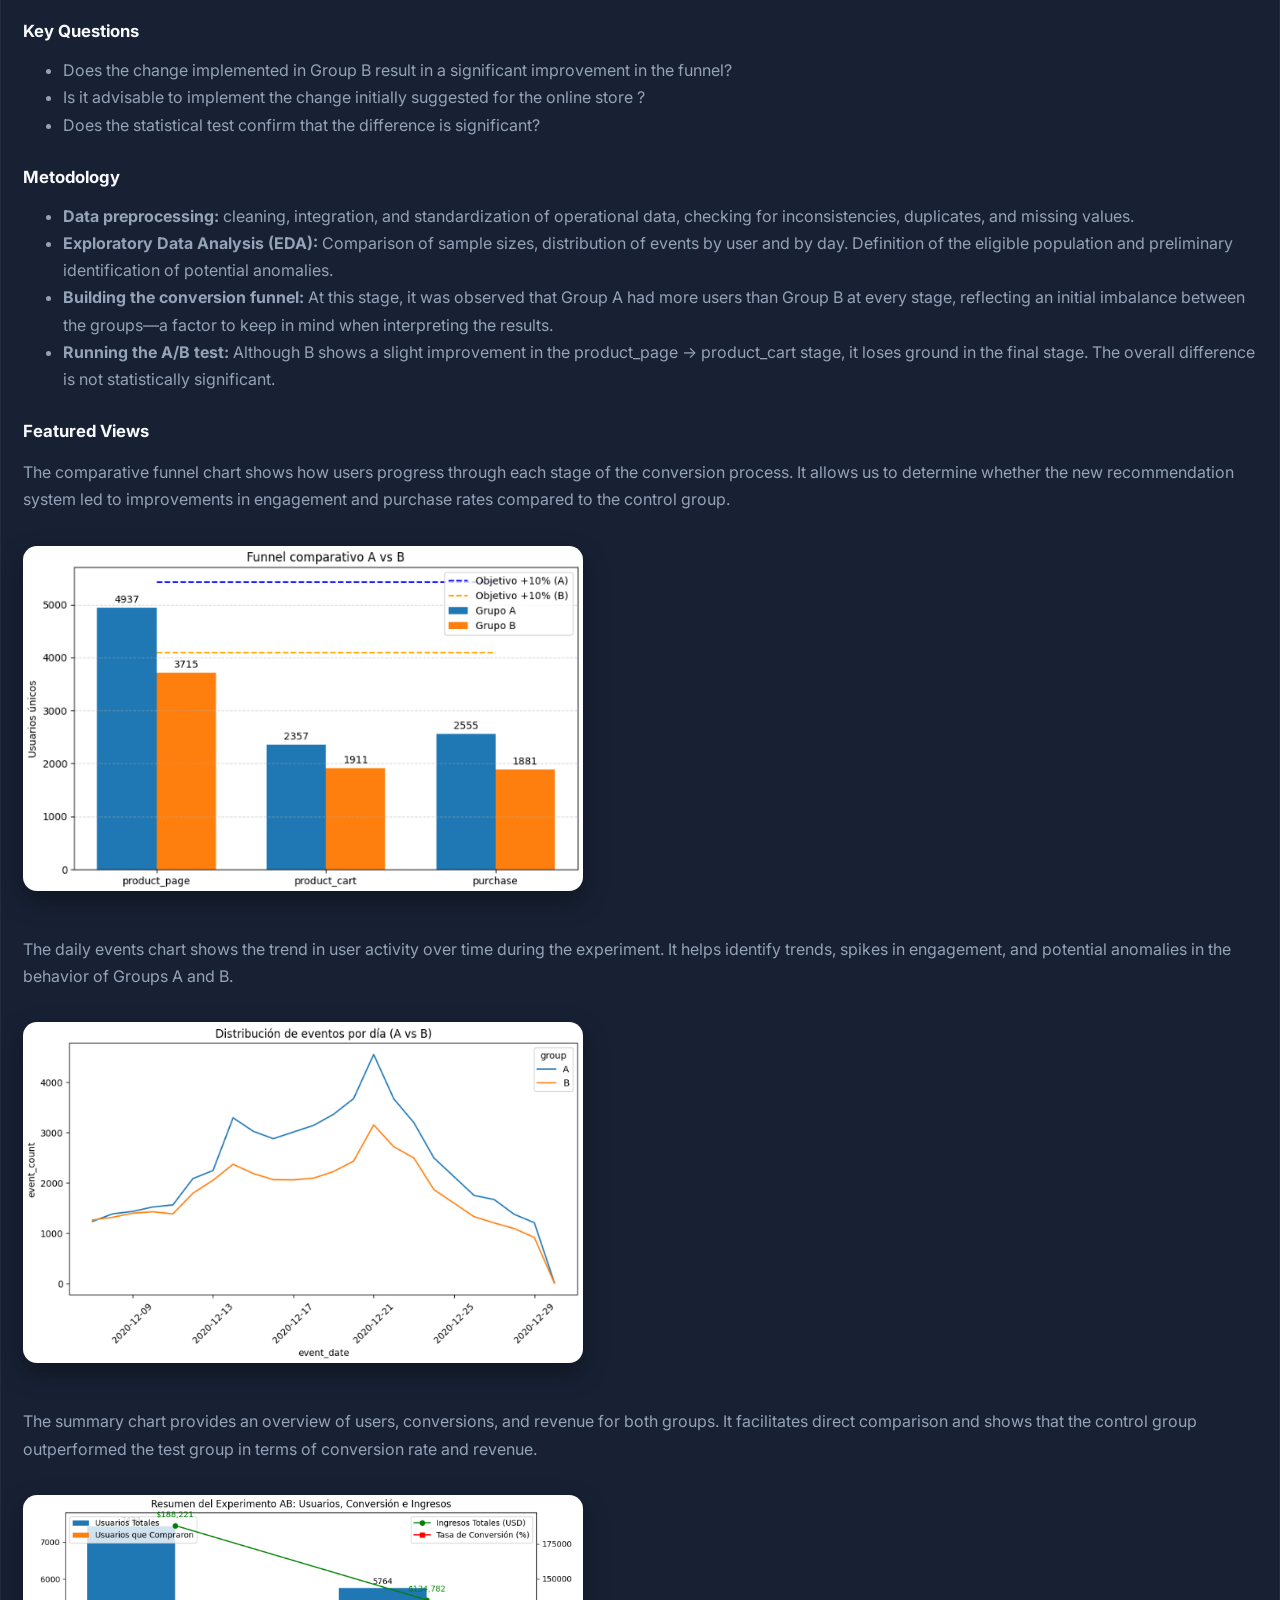
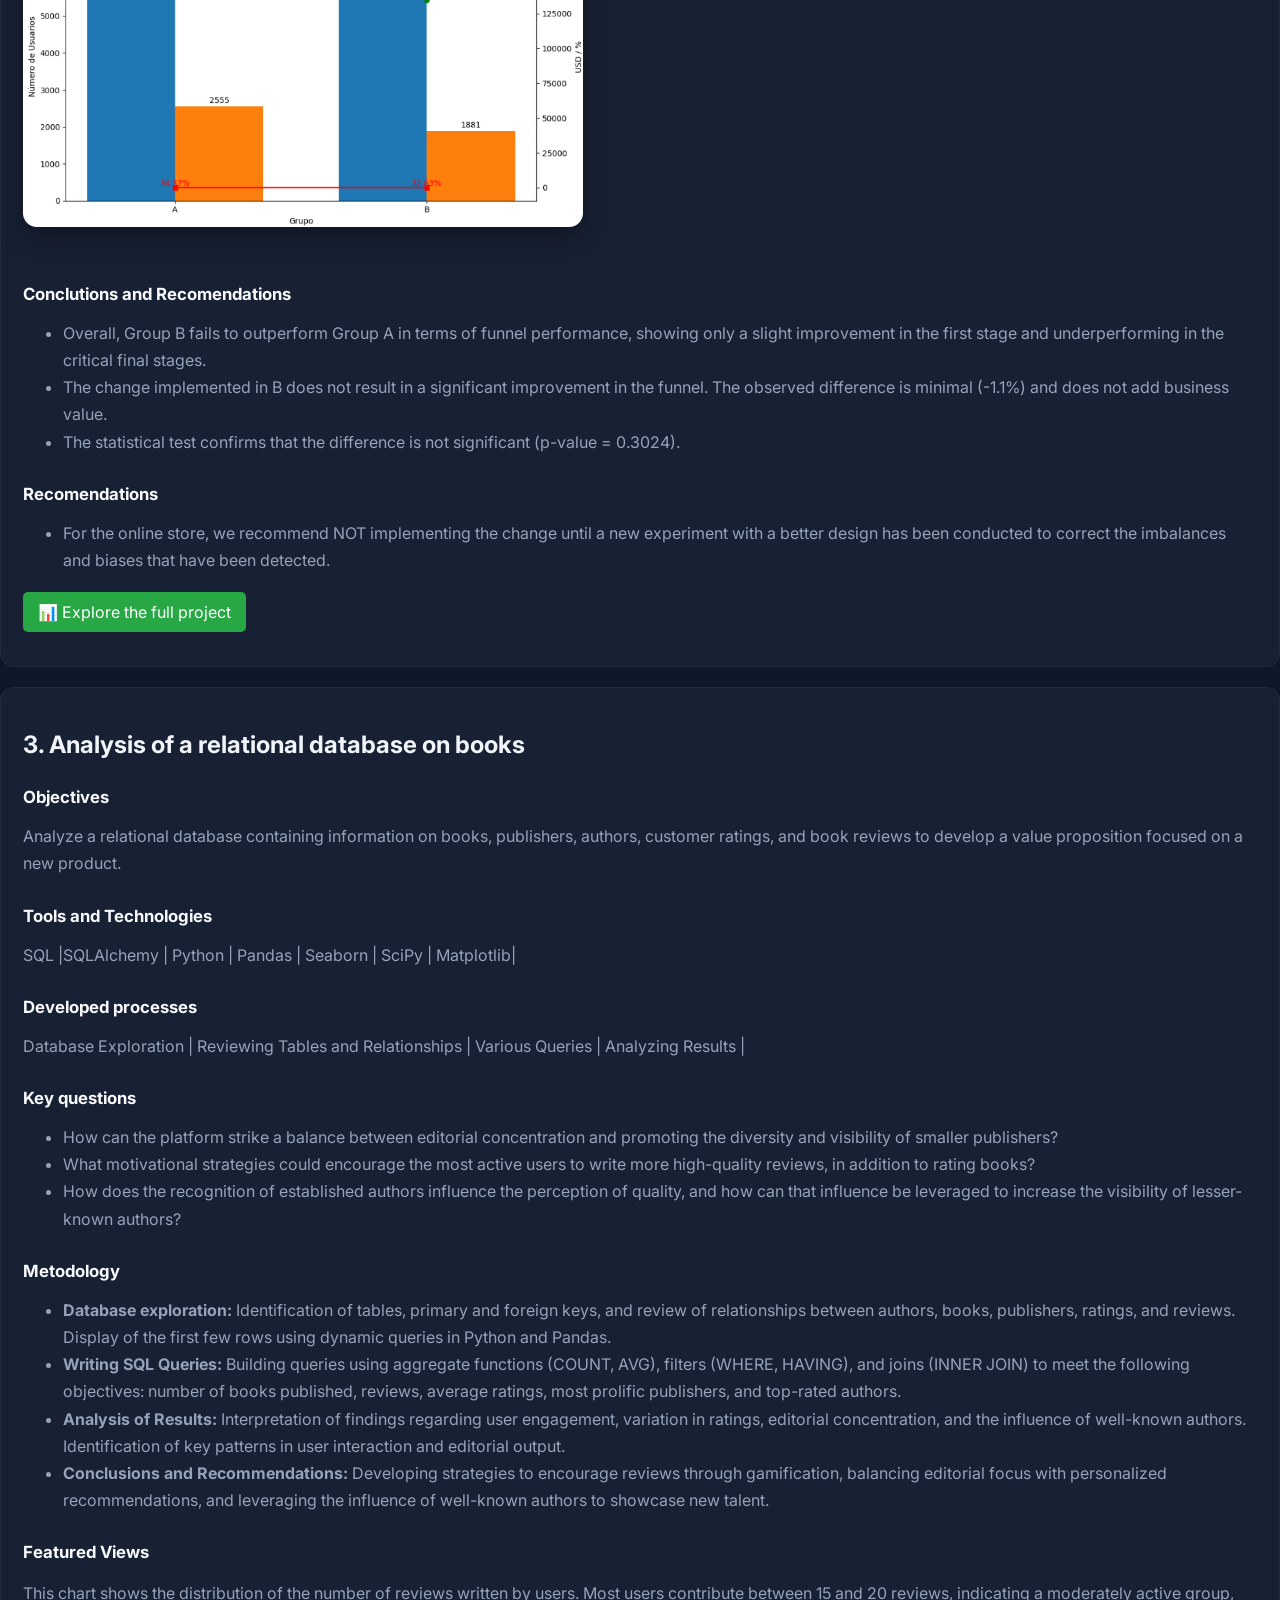
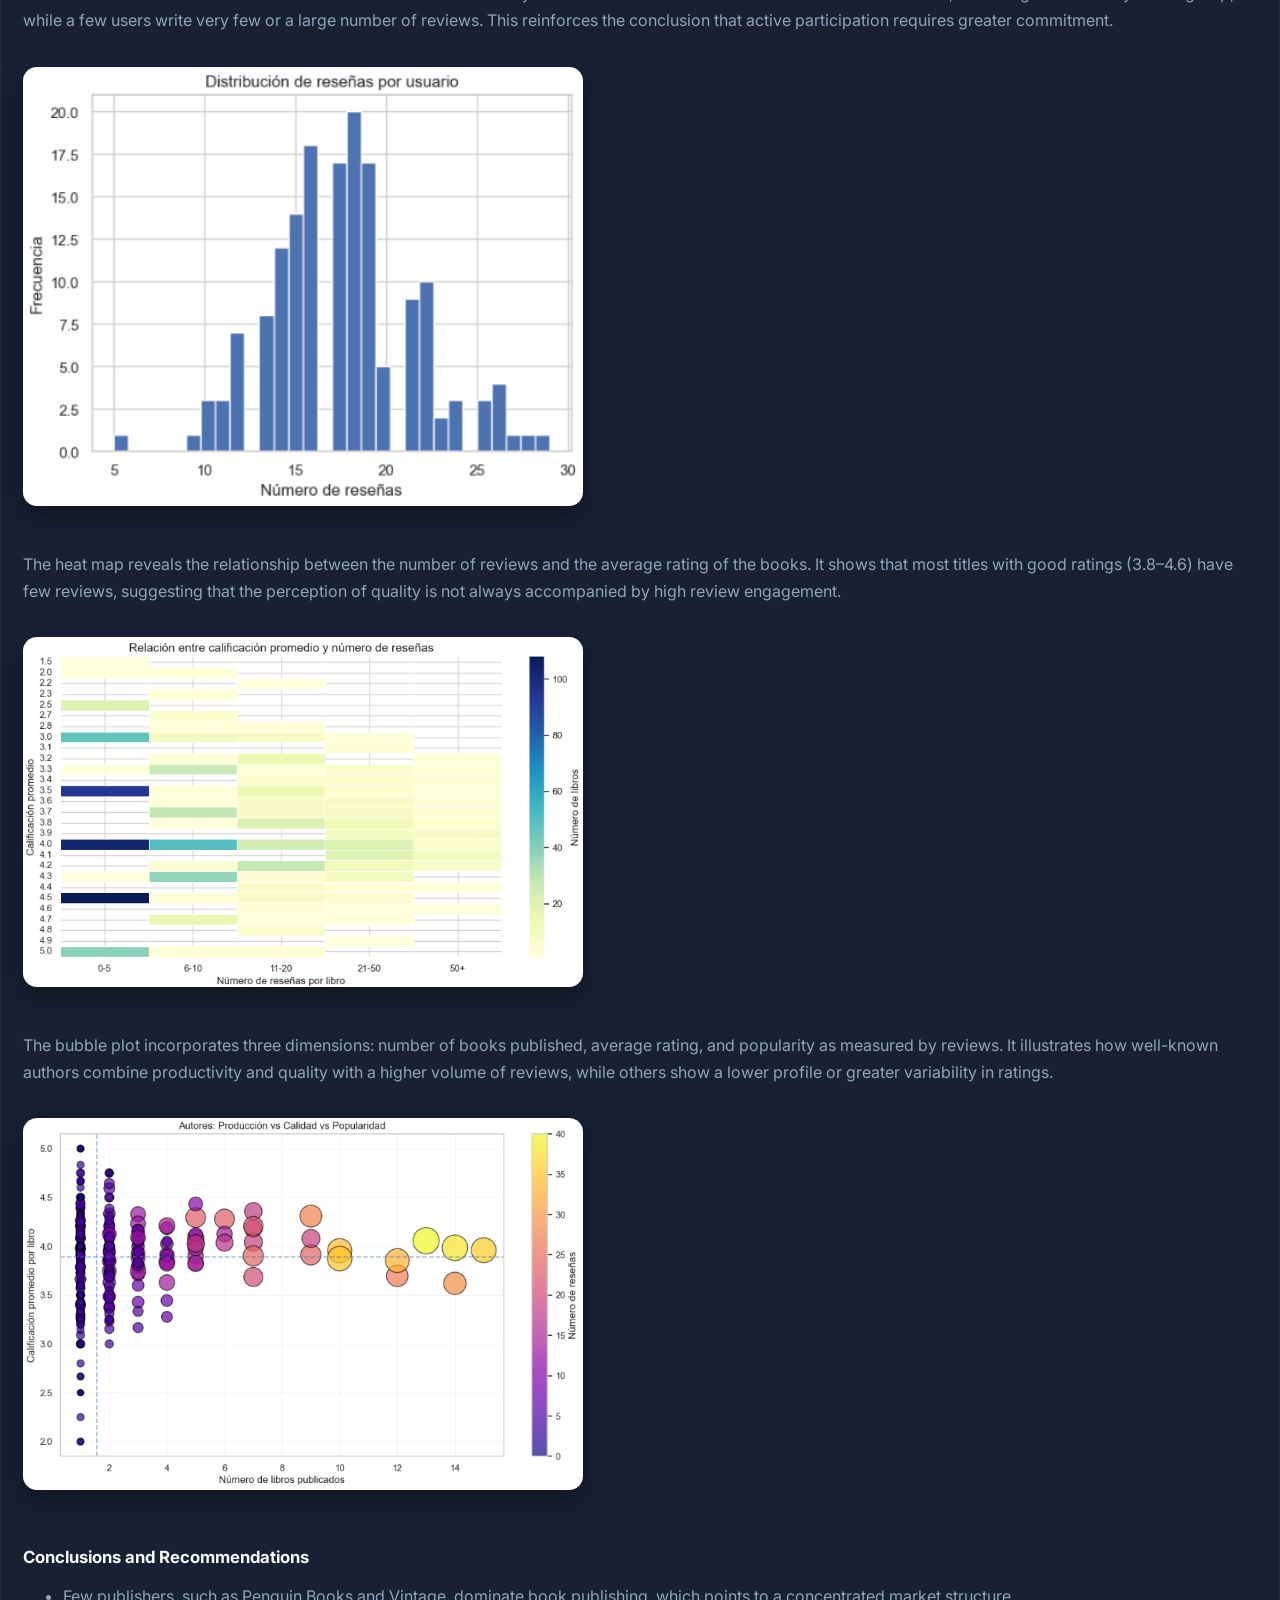
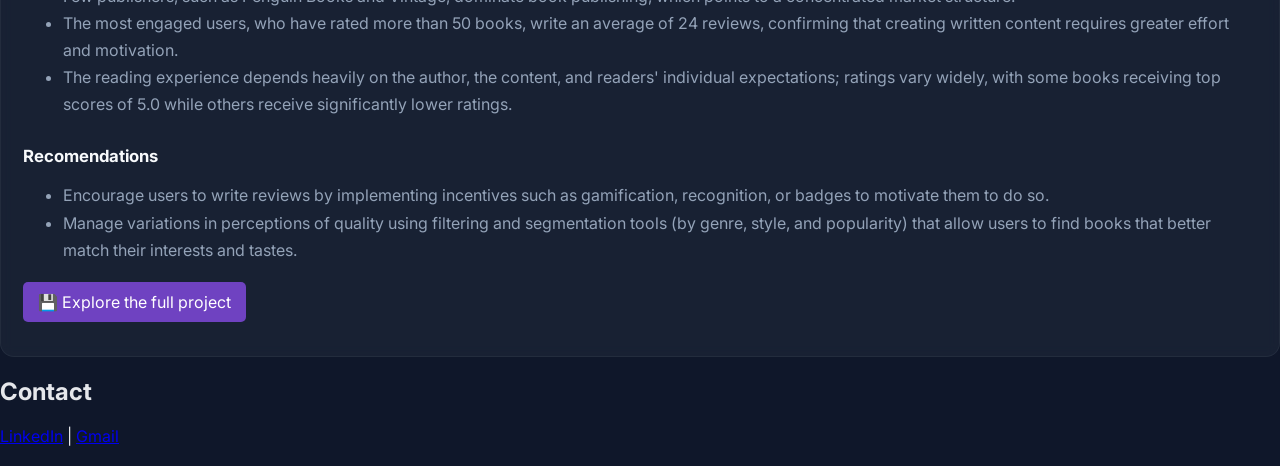
==== commit ce45e288: "Update index-en.html" ====
--- a/index-en.html
+++ b/index-en.html
@@ -247,20 +247,22 @@
 
 </ul>
 
-<a href="https://public.tableau.com/app/profile/albert.mendoza26998/viz/Case1_TelecomFinalProjectD_A/Hoja2" 
-   target="_blank" 
+<a href="https://public.tableau.com/views/Case1_TelecomFinalProyectD_A/Hoja1"
+   target="_blank"
    class="dashboard-btn">
-   View Tableau Dashboard
+   📊 View Tableau Dashboard
 </a>
 
-<p>
-  <a href="https://github.com/albert777mendoza/final_project_da/tree/main/case1_telecom"
-     target="_blank"
-     style="background-color:#0366d6; color:white; padding:10px 15px; text-decoration:none; border-radius:5px;">
-     🚀 Explore the full project
-  </a>
-</p>
+<a href="https://github.com/albert777mendoza/final_project_da/tree/main/case1_telecom"
+   target="_blank"
+   class="dashboard-btn secondary">
+   🚀 Explore Full Project
+</a>
+
 </div>
+
+
+      </div>
         
         <div class="project">
             <h2>2. A/B Testing – Evaluate the effectiveness of a recommendation system in an online store</h2>
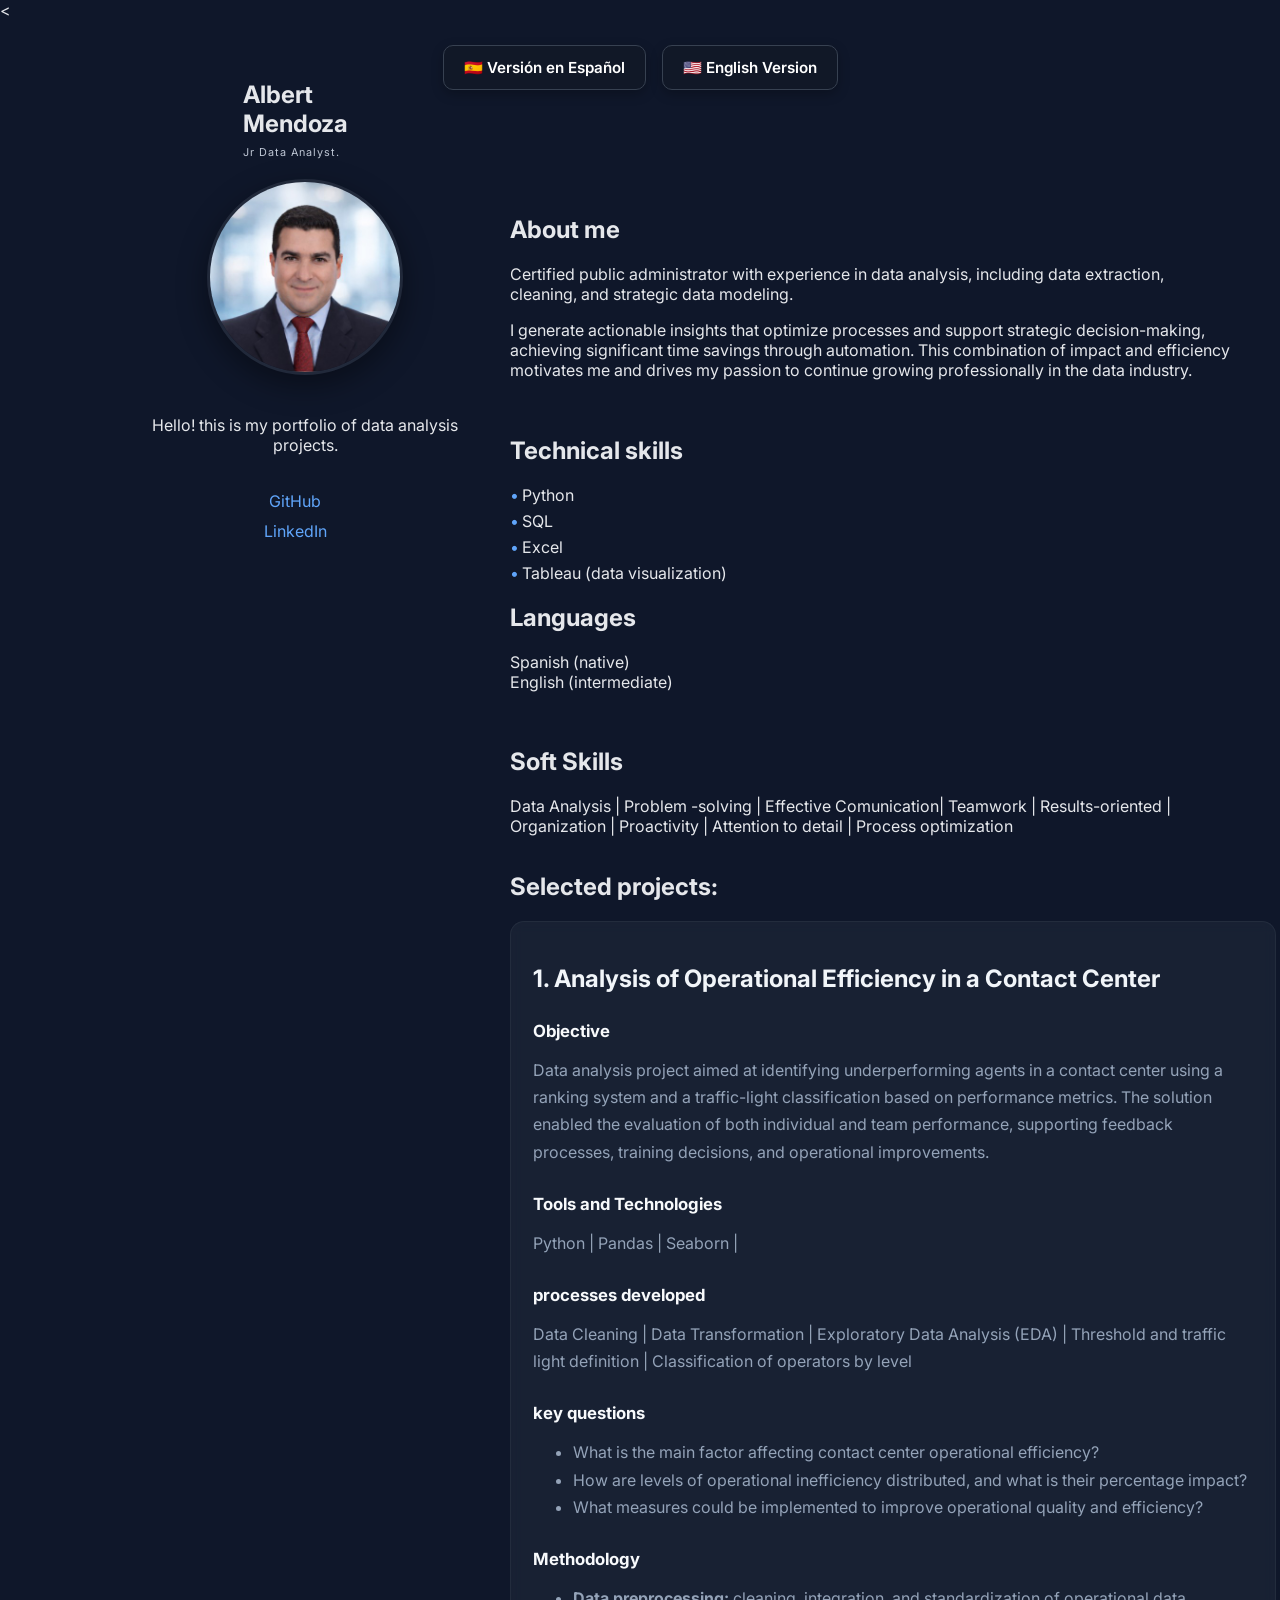
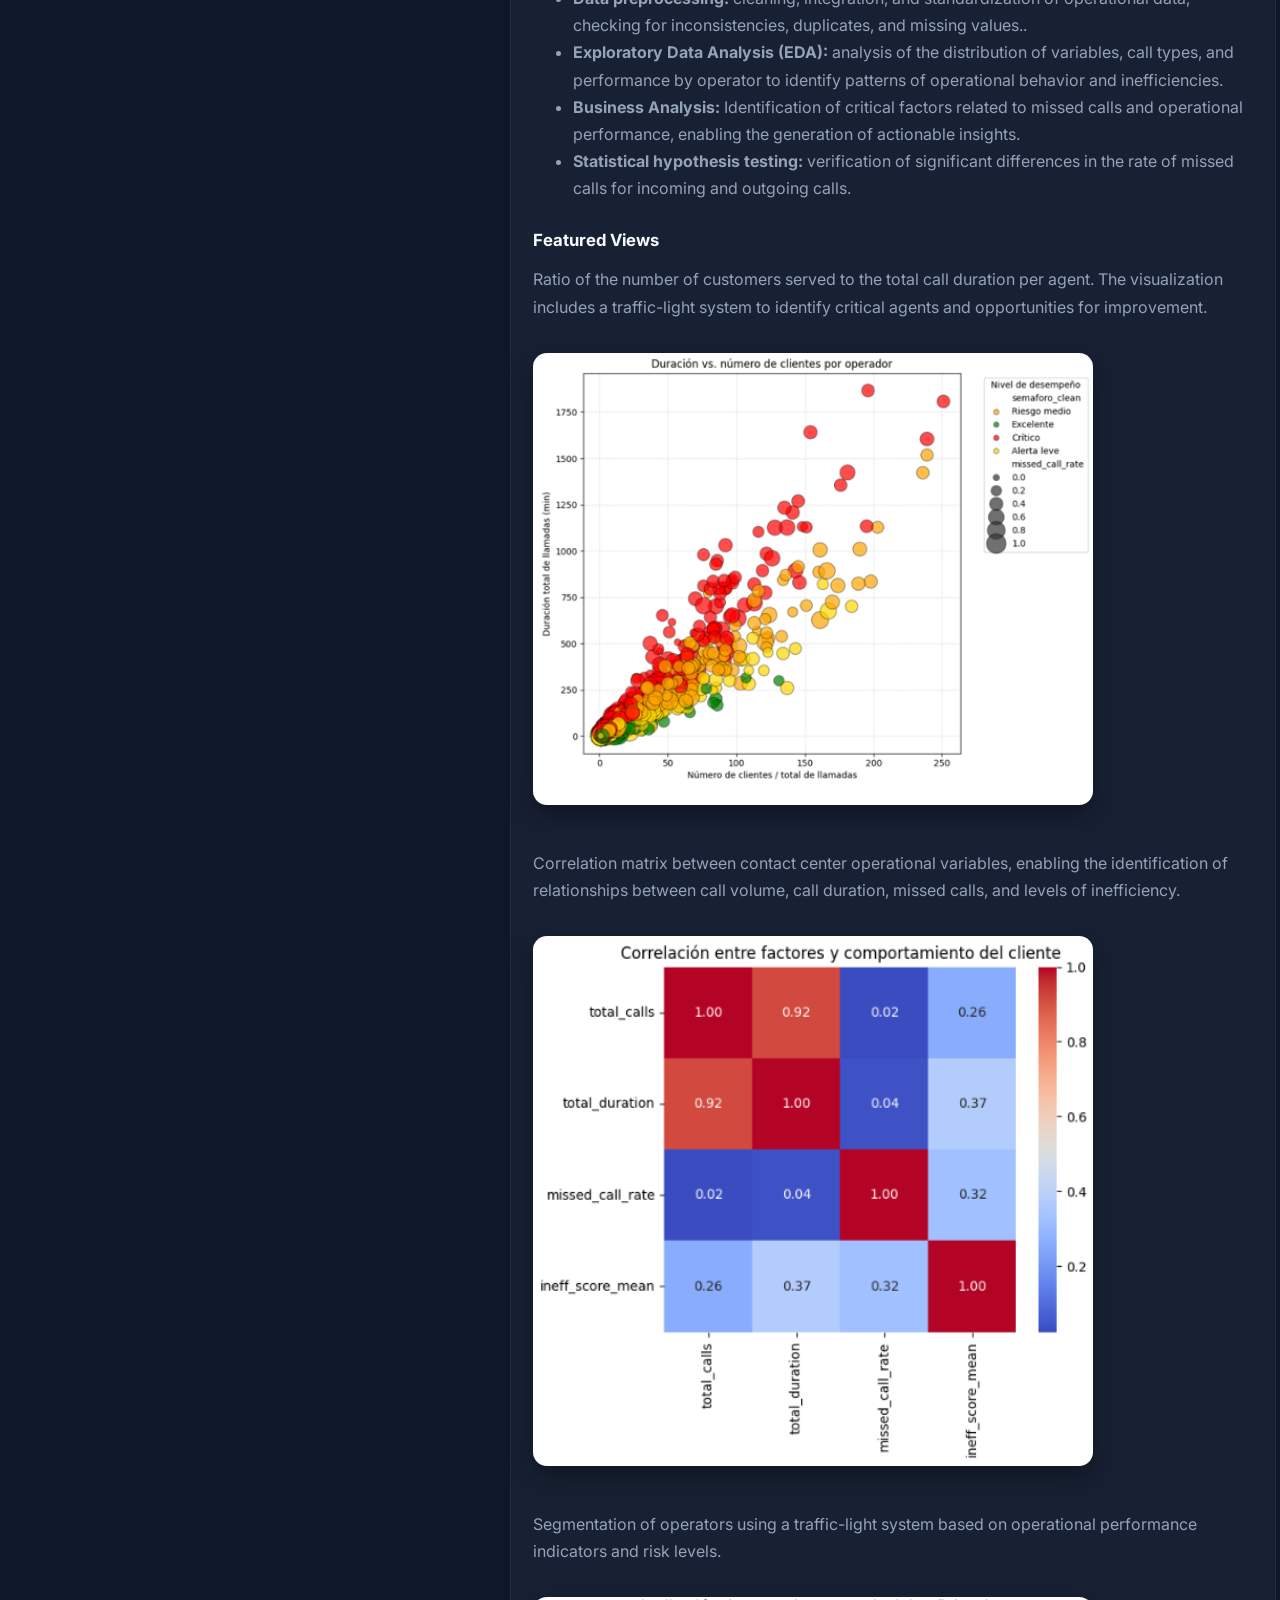
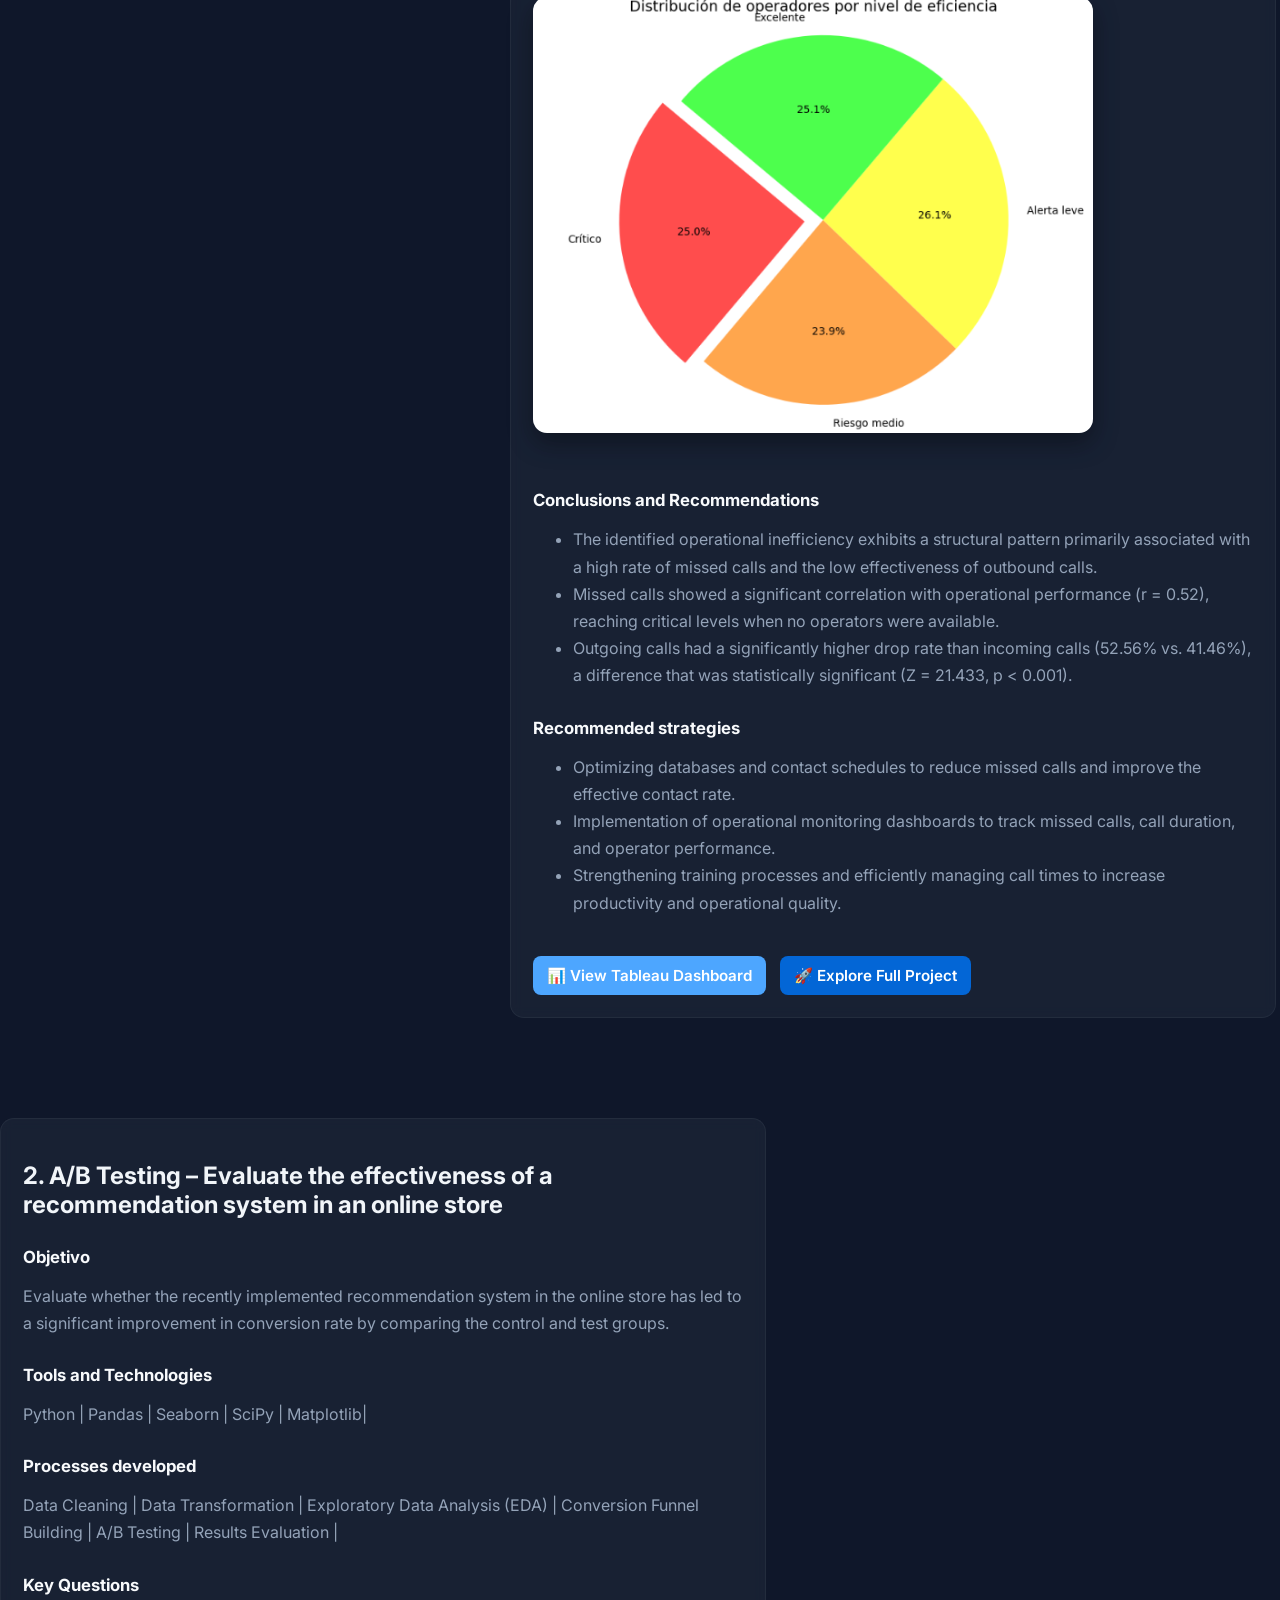
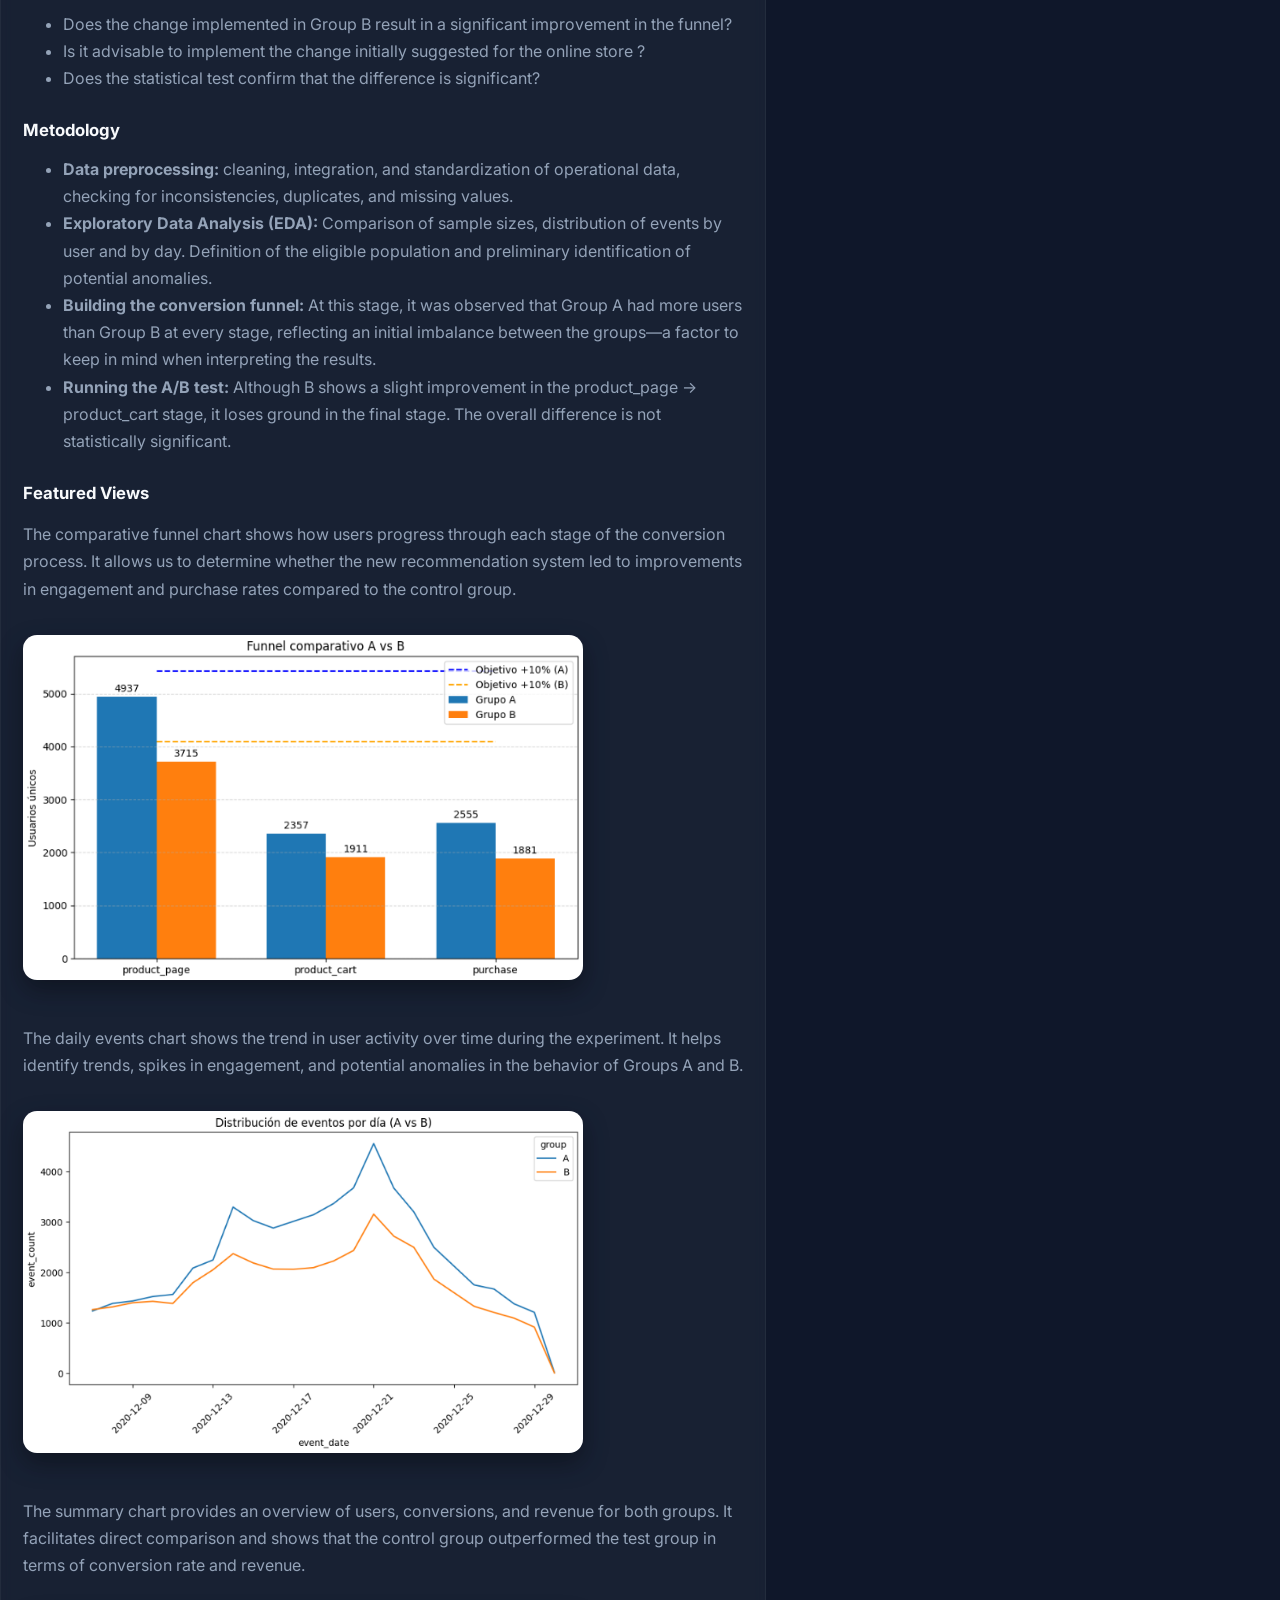
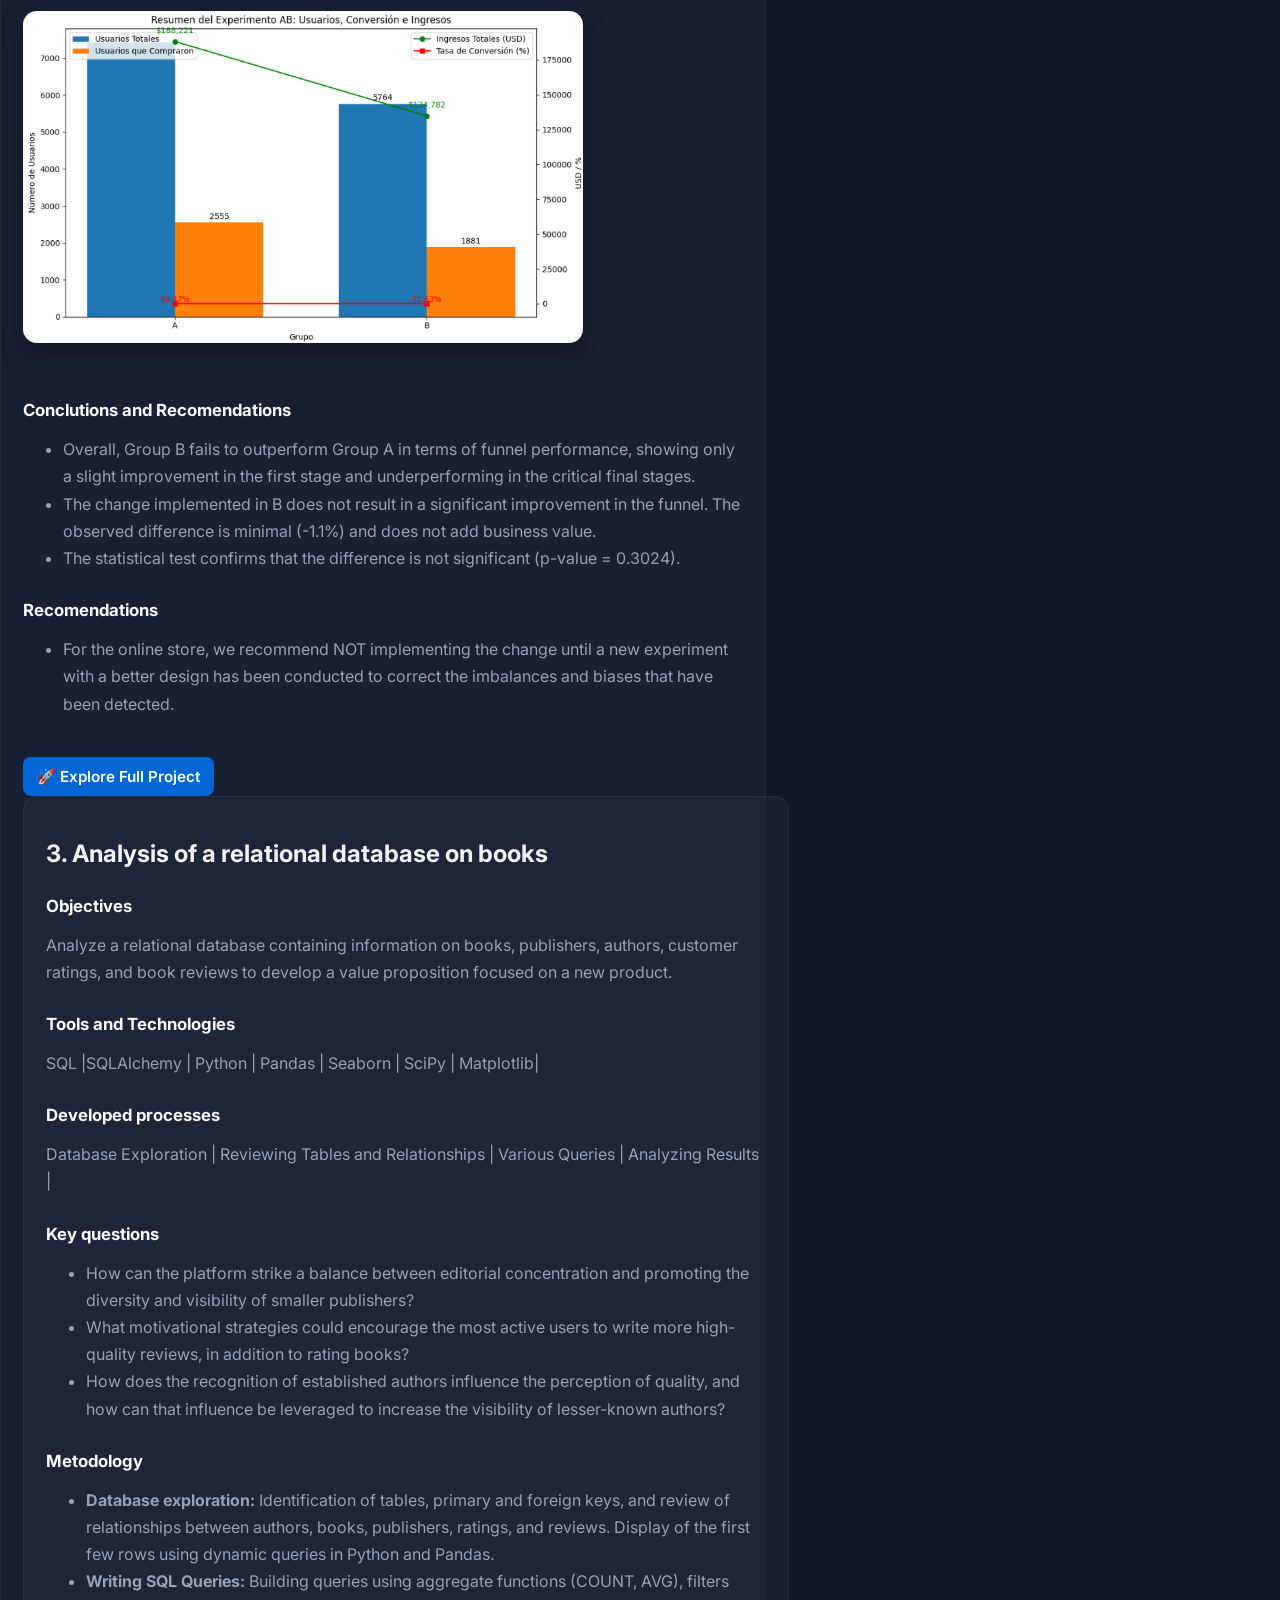
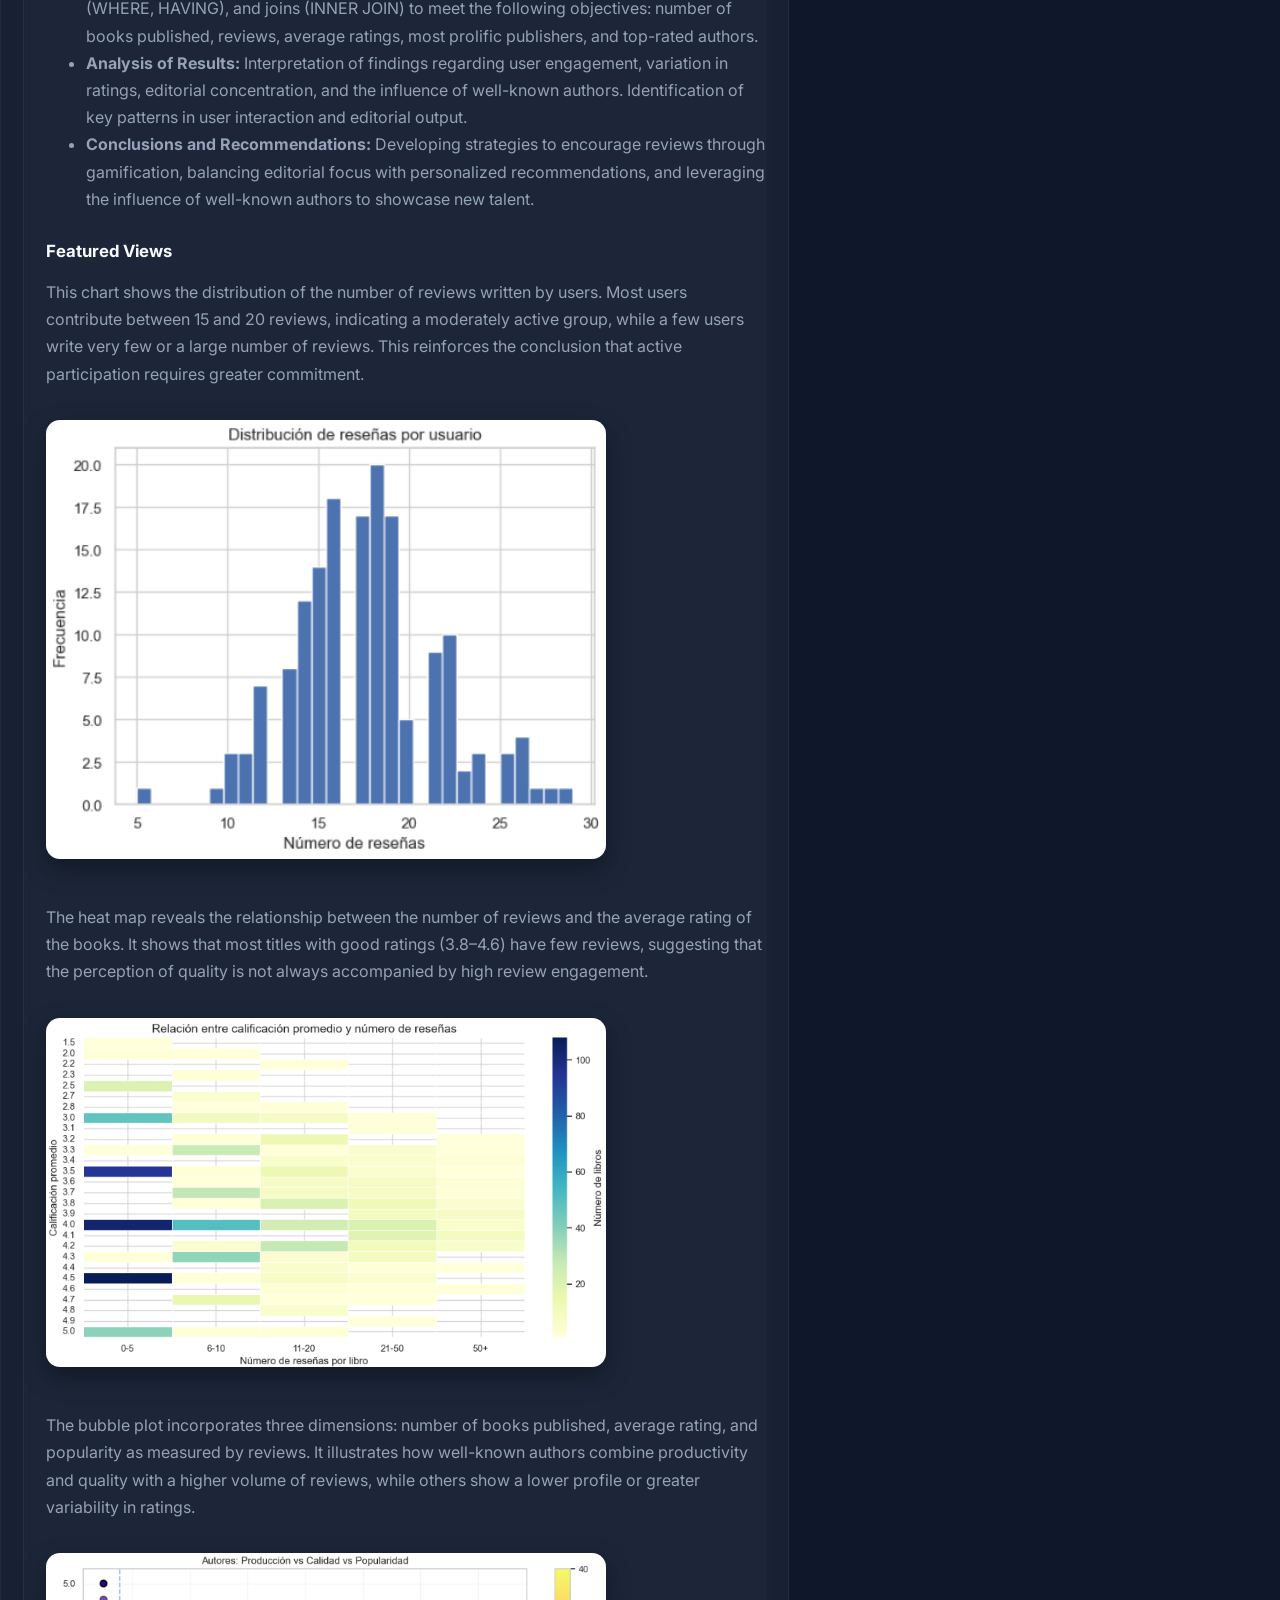
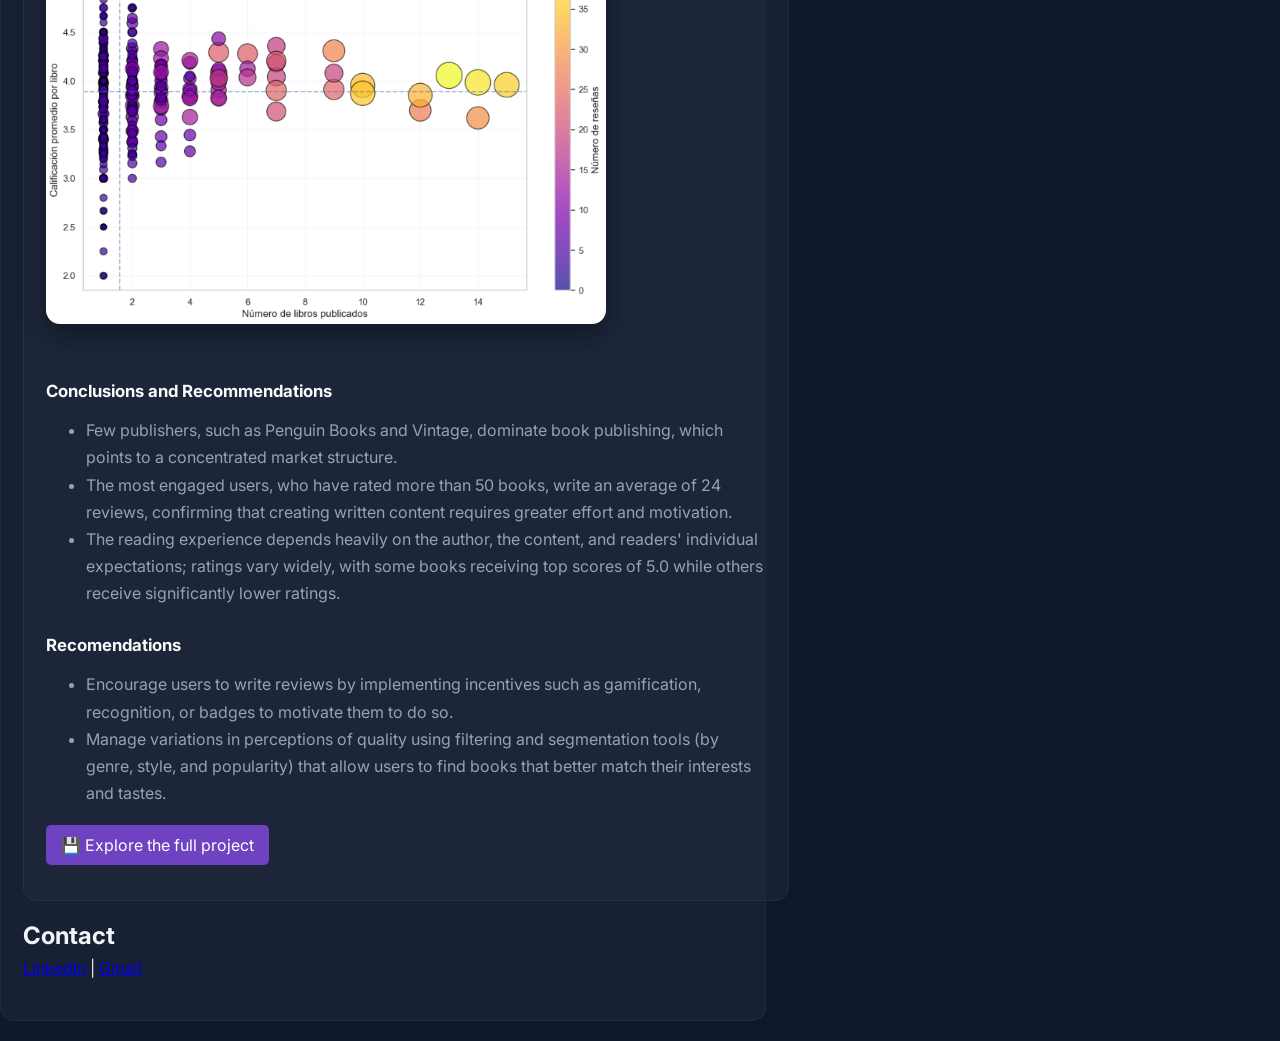
==== commit 0c1cd07d: "Update index-en.html" ====
--- a/index-en.html
+++ b/index-en.html
@@ -389,17 +389,13 @@
 
   </ul>
 
-  <p>
-    <a href="https://github.com/albert777mendoza/final_project_da/tree/main/case2_ab_testing"
-       target="_blank"
-       style="background-color:#28a745; color:white; padding:10px 15px; text-decoration:none; border-radius:5px;">
-       📊 Explore the full project
-    </a>
-</p>
-
-
-
-        </div>
+ <div class="project-links">
+  <a href="https://github.com/albert777mendoza/final_project_da/tree/main/case2_ab_testing"
+     target="_blank"
+     class="dashboard-btn secondary">
+     🚀 Explore Full Project
+  </a>
+</div>
 
         <div class="project">
           <h2>3. Analysis of a relational database on books</h2>
--- a/css/style.css
+++ b/css/style.css
@@ -62,17 +62,16 @@
 main {
   margin-left: 0;
   padding: 30px;
-  max-width: 90%;
+  max-width: 720px;       /* ancho fijo */
   width: 100%;
-  text-align: center;
+  text-align: left;       /* alinear texto a la izquierda */
   display: flex;
   flex-direction: column;
-  align-items: center;
+  align-items: flex-start; /* alinear contenido a la izquierda */
   justify-content: flex-start;
   margin-top: 20px;
-  margin-left: auto;
-  margin-right: auto;
-}
+}
+
 
 /* SECTIONS */
 .about, .skills, .projects, .contact {
@@ -81,14 +80,18 @@
 
 /* PROYECTOS */
 .project {
-  margin-bottom: 20px;
+  margin-bottom: 20px;     /* solo separación vertical */
   padding: 22px;
   background: rgba(30, 41, 59, 0.6);
   border-radius: 14px;
   border: 1px solid rgba(255, 255, 255, 0.05);
   transition: 0.25s ease;
   backdrop-filter: blur(6px);
-}
+  width: 100%;
+  max-width: 720px;        /* mismo límite que main */
+  align-self: flex-start;  /* ✅ se alinea al borde izquierdo del main */
+}
+
 
 .project:hover {
   transform: translateY(-5px);
@@ -428,3 +431,27 @@
 .portfolio .skills-list li {
   margin-bottom: 4px;
 }
+.dashboard-btn{
+  display: inline-block;
+  margin-top: 14px;
+  margin-right: 10px;
+  padding: 10px 14px;
+  background: #4da6ff;
+  color: white;
+  text-decoration: none;
+  border-radius: 8px;
+  font-weight: 600;
+  font-size: 0.95rem;
+}
+
+.dashboard-btn:hover{
+  background: #6c63ff;
+}
+
+.dashboard-btn.secondary{
+  background: #0366d6;
+}
+
+.dashboard-btn.secondary:hover{
+  background: #024ea2;
+}
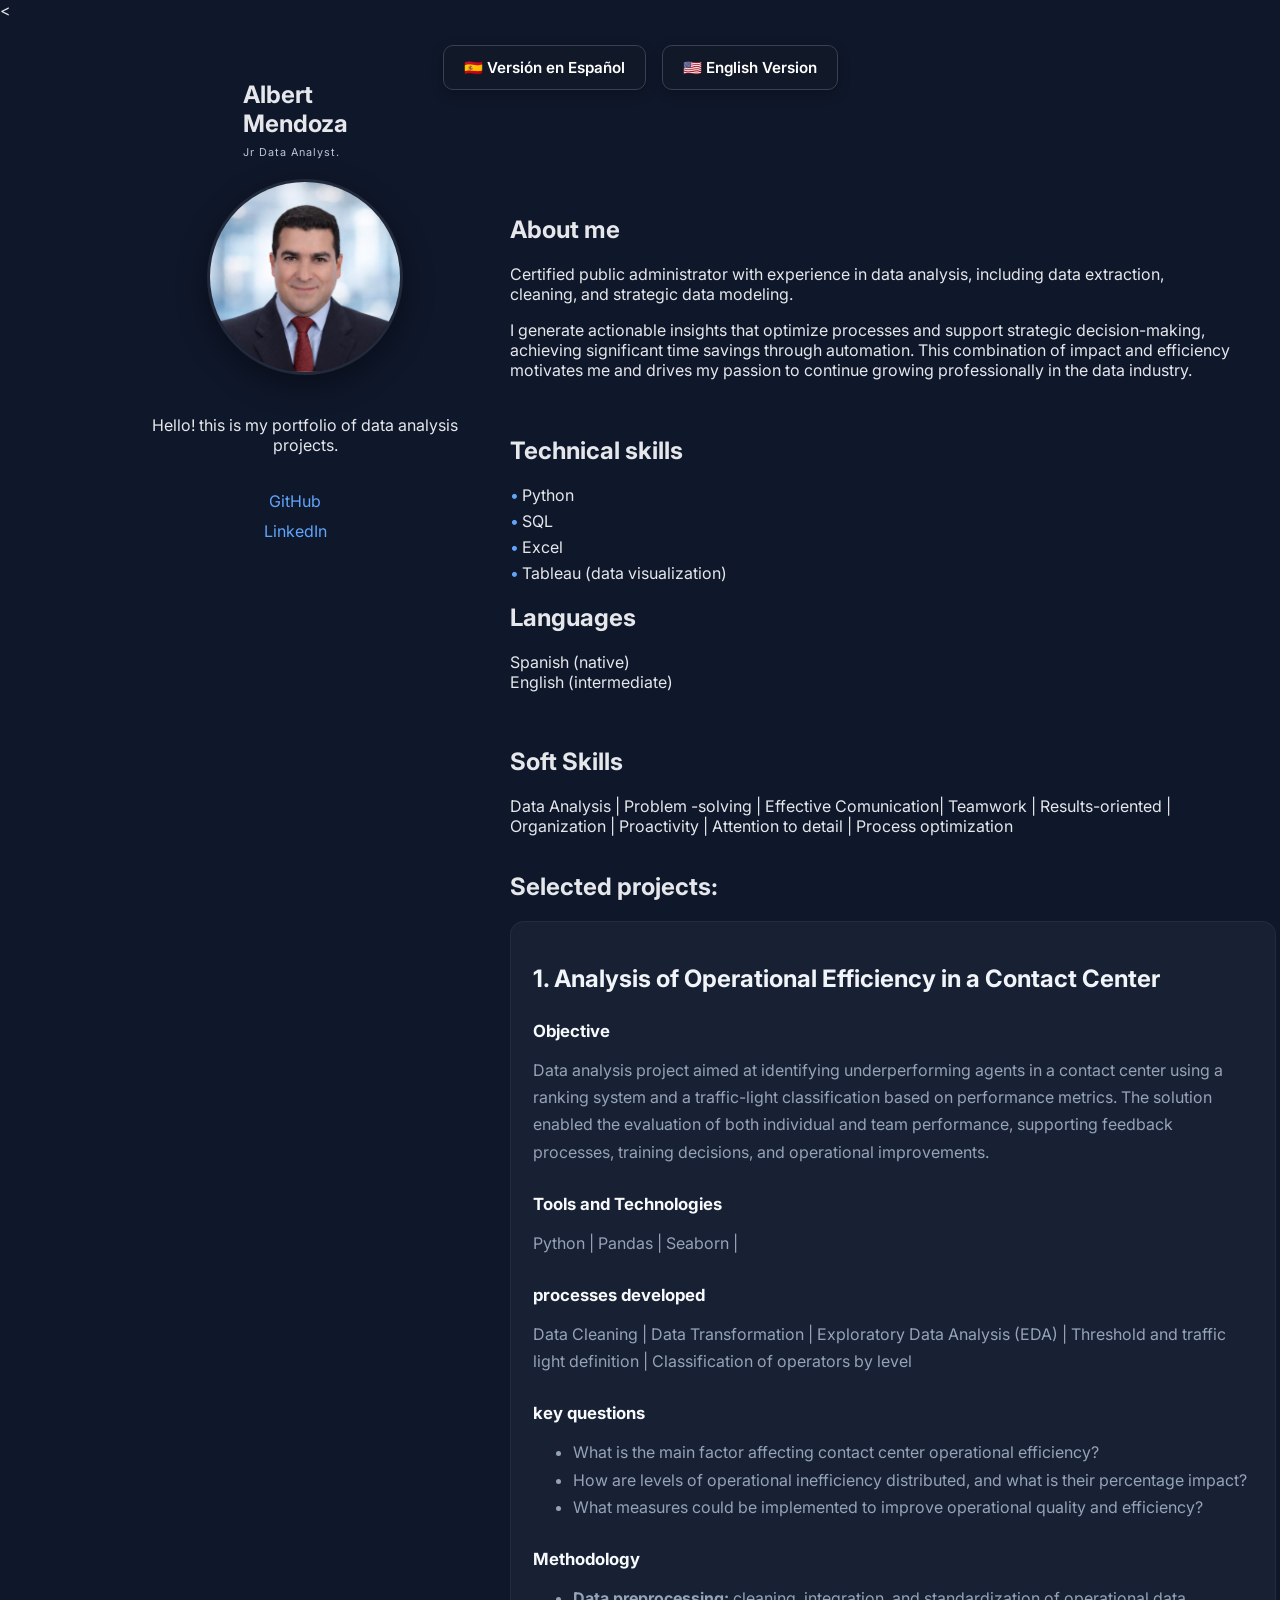
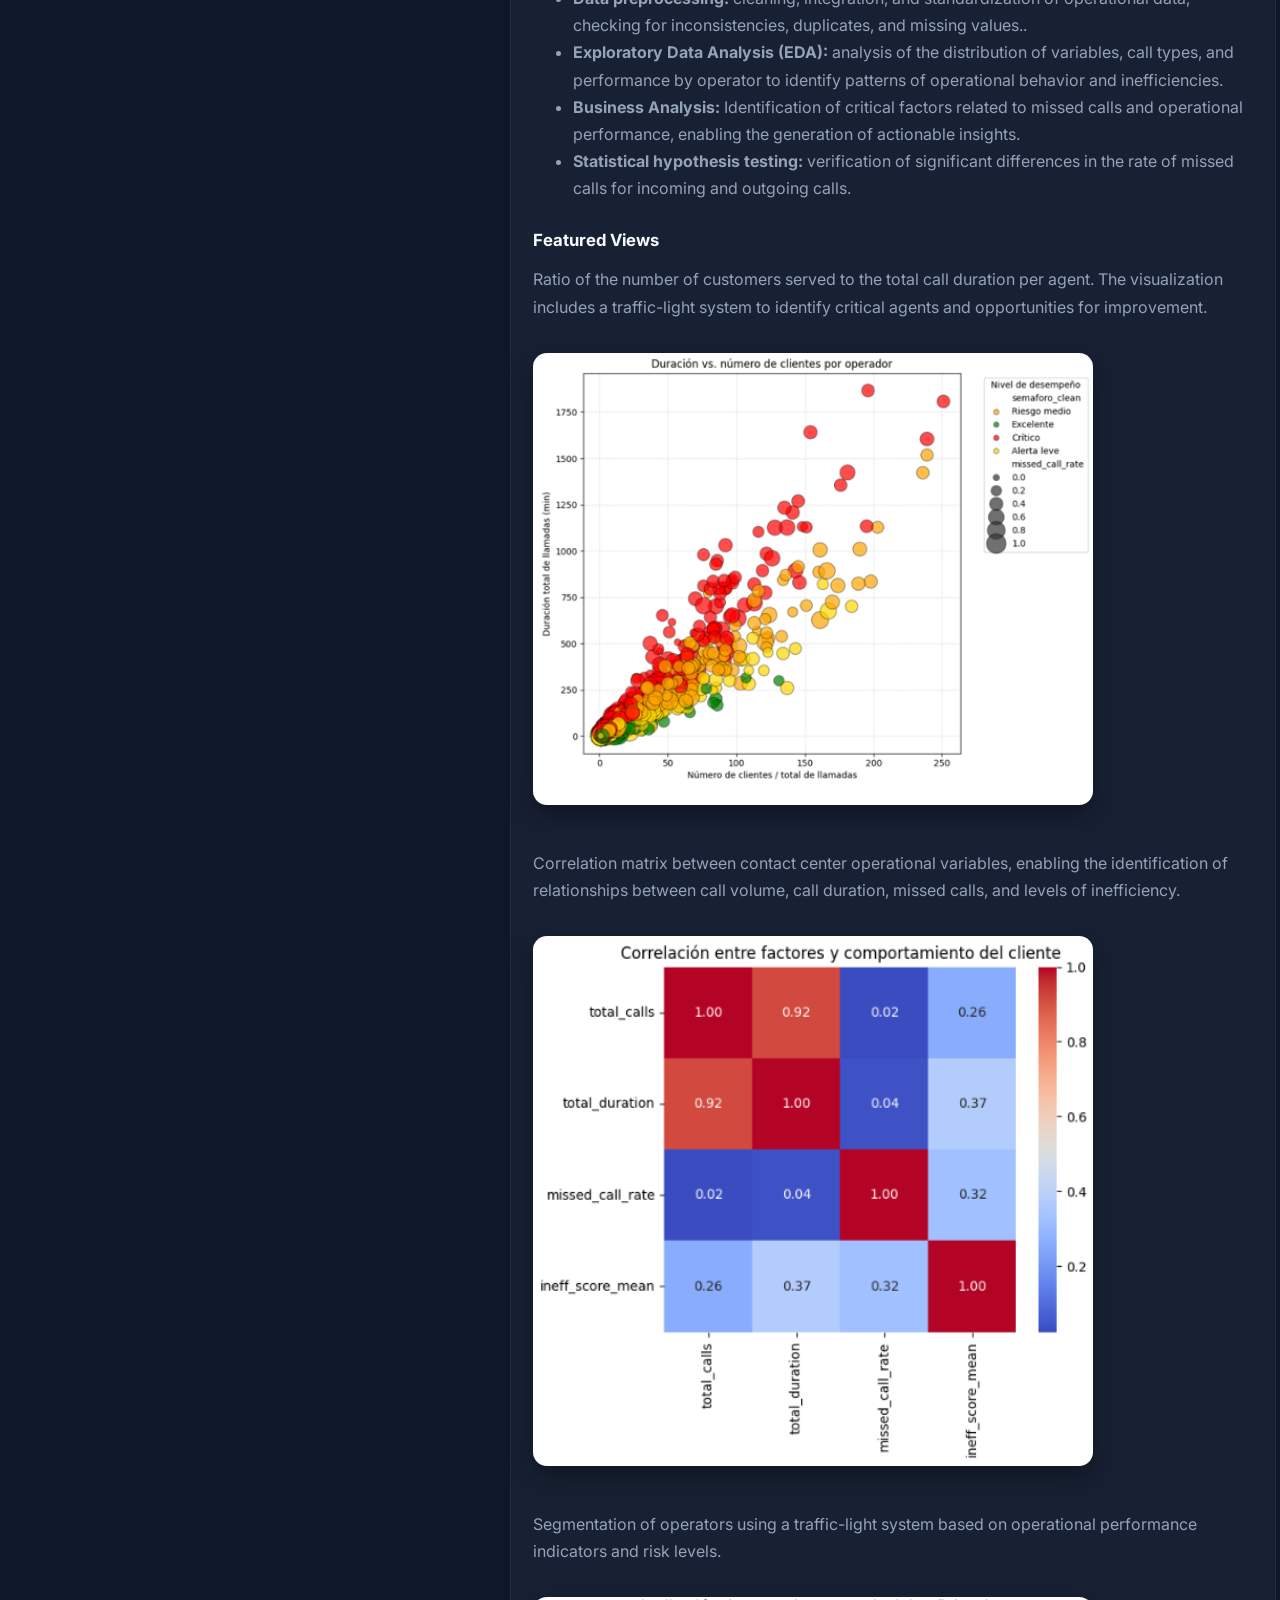
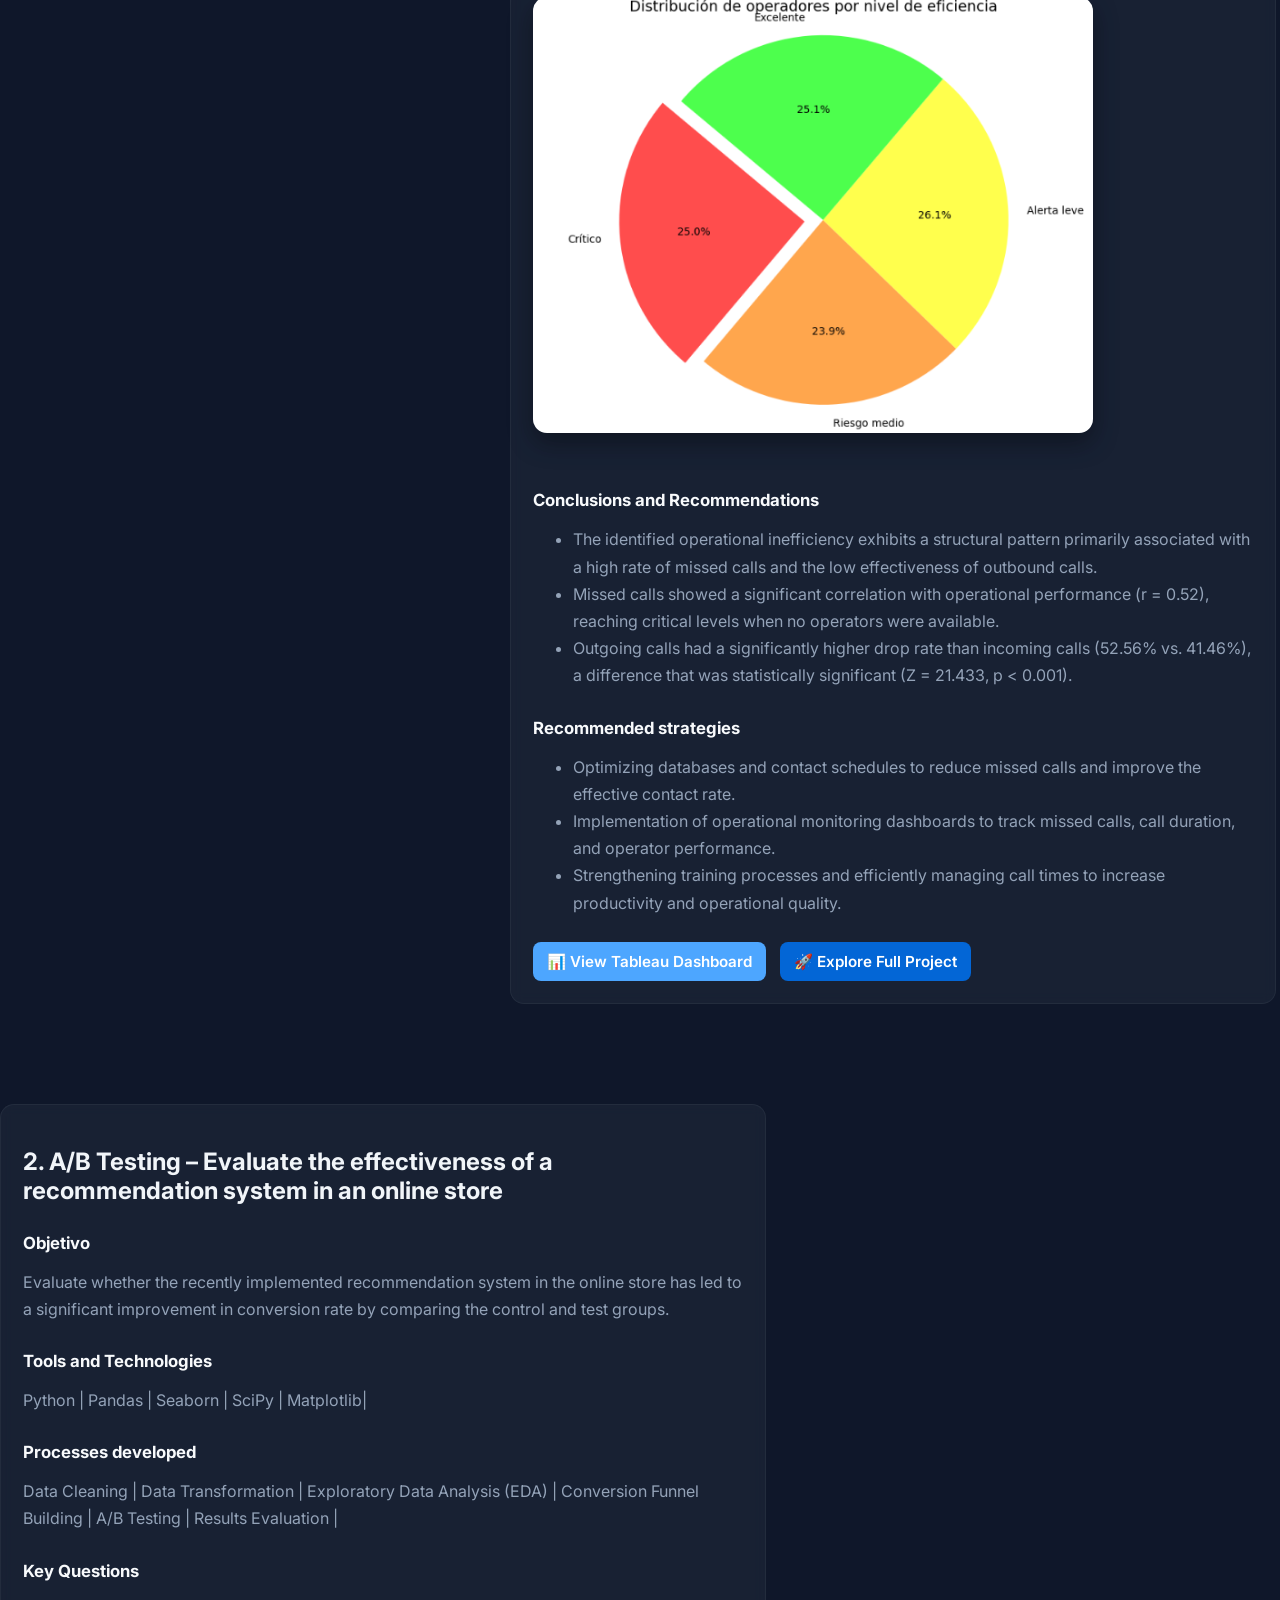
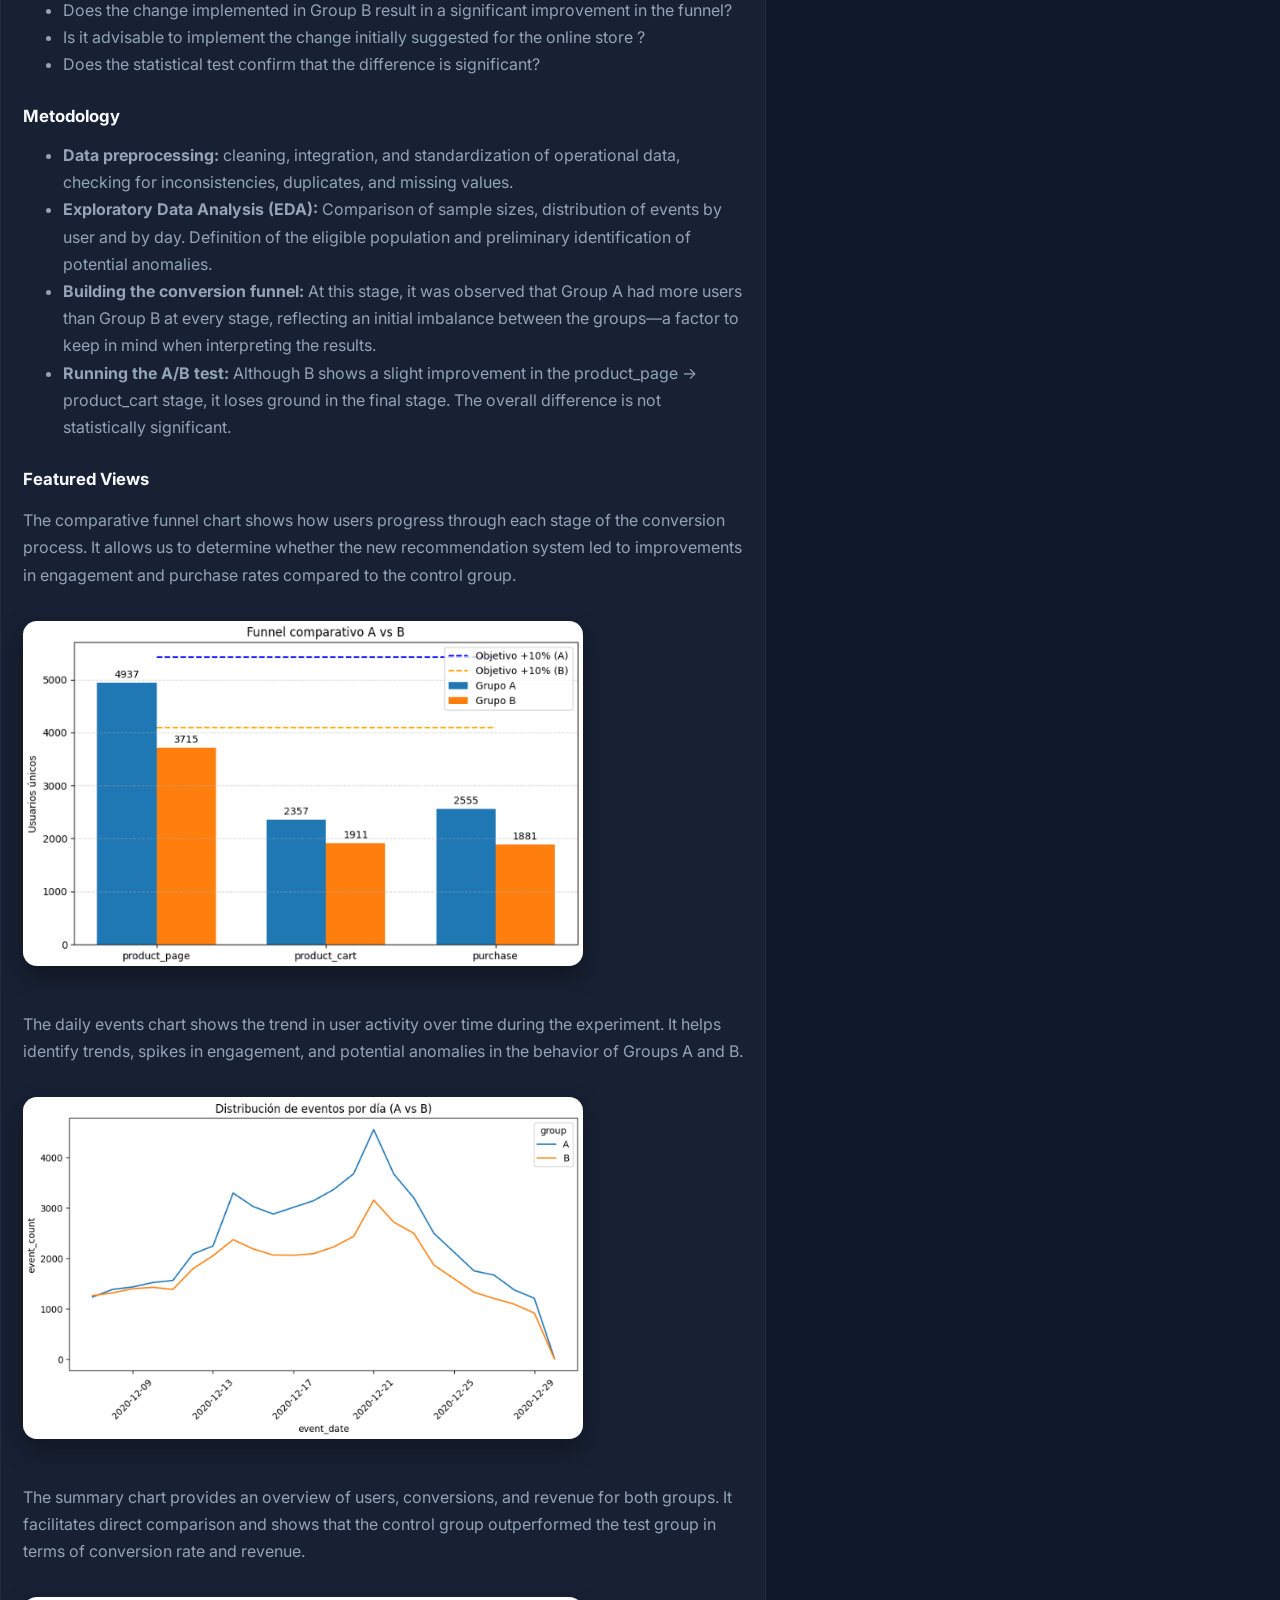
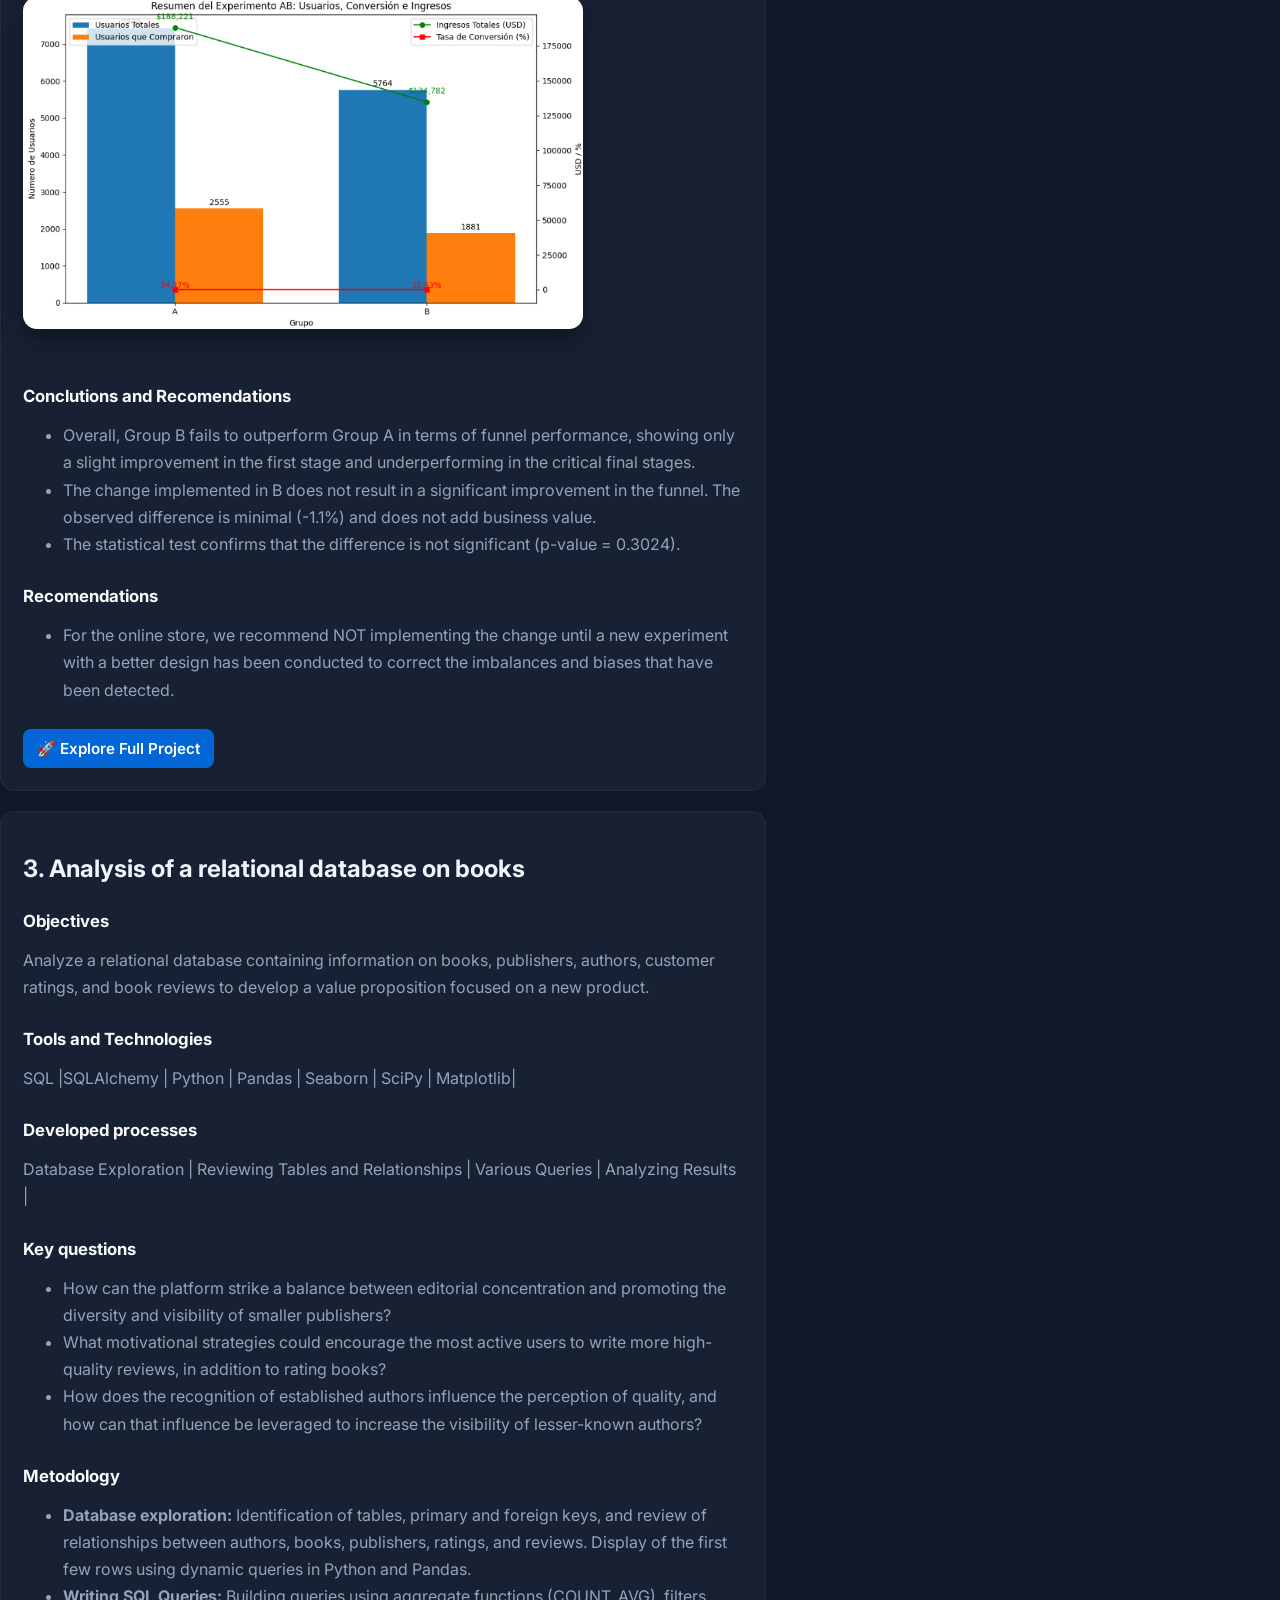
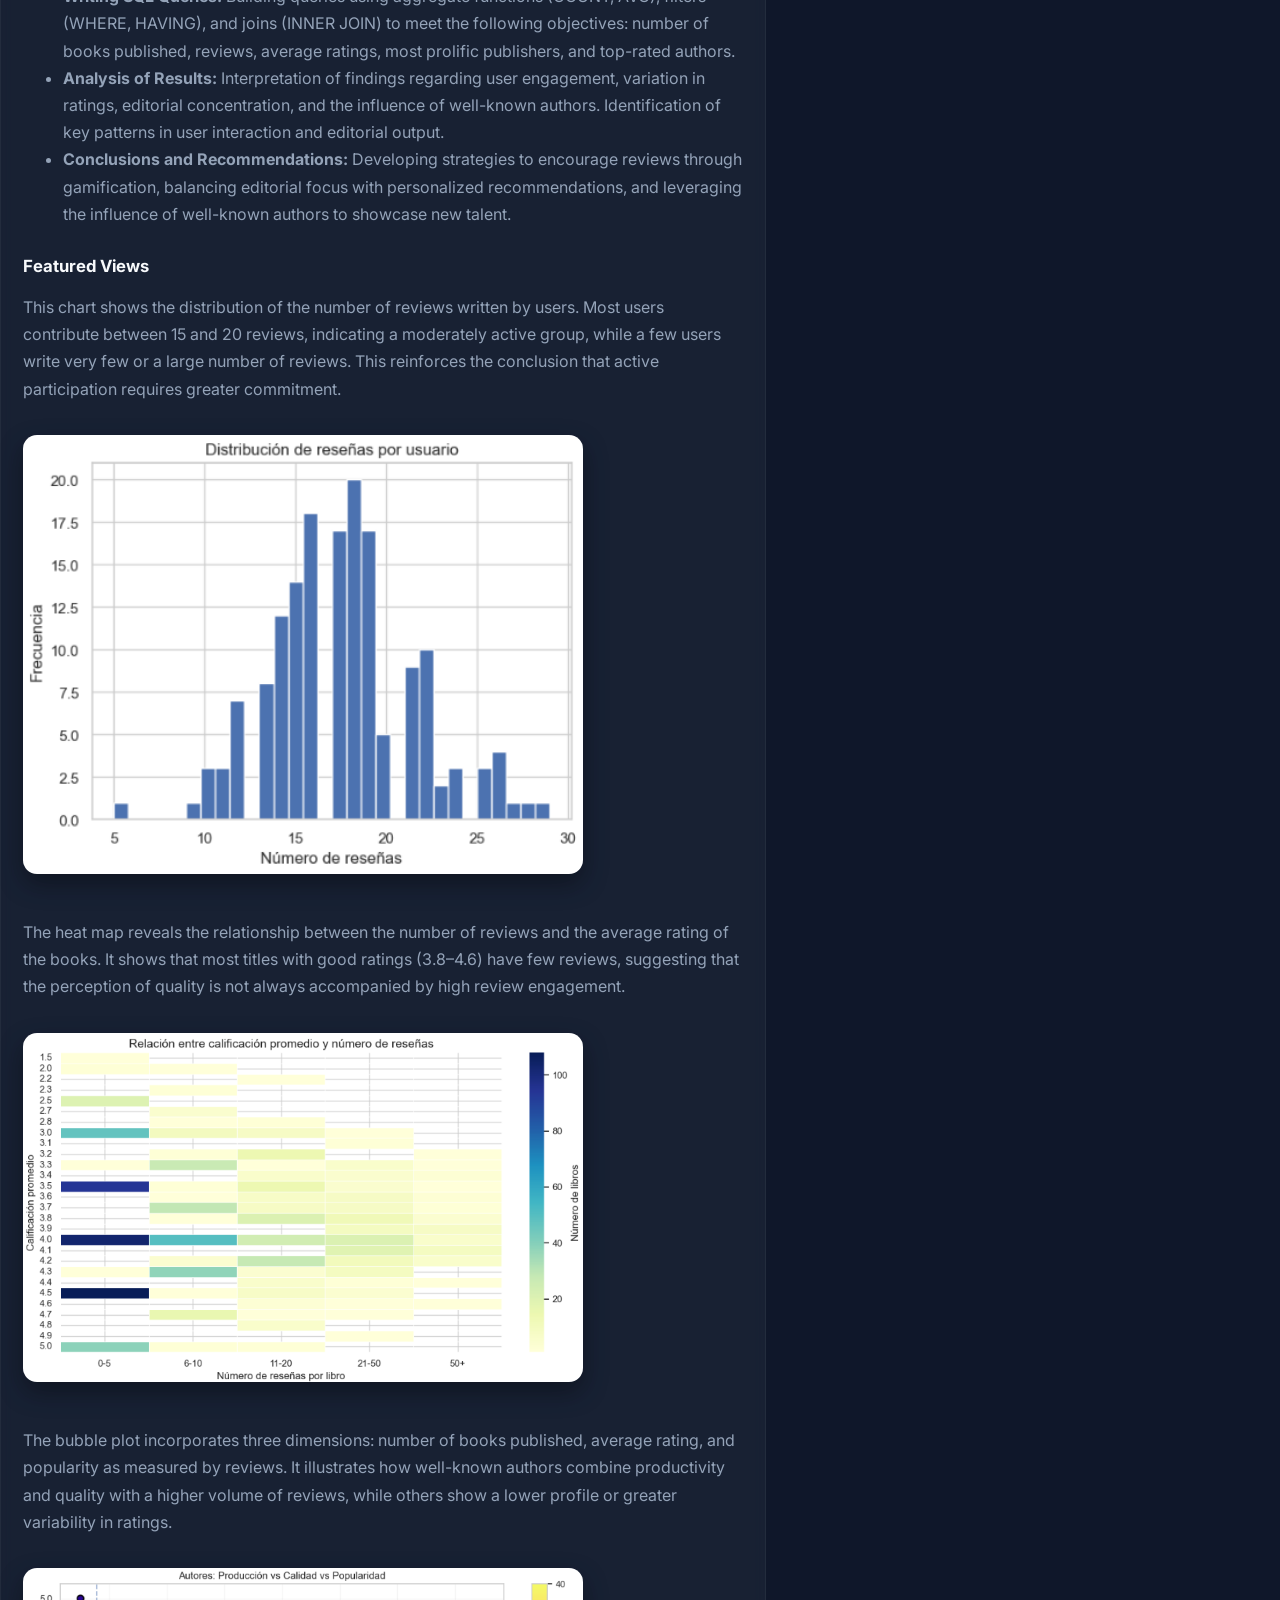
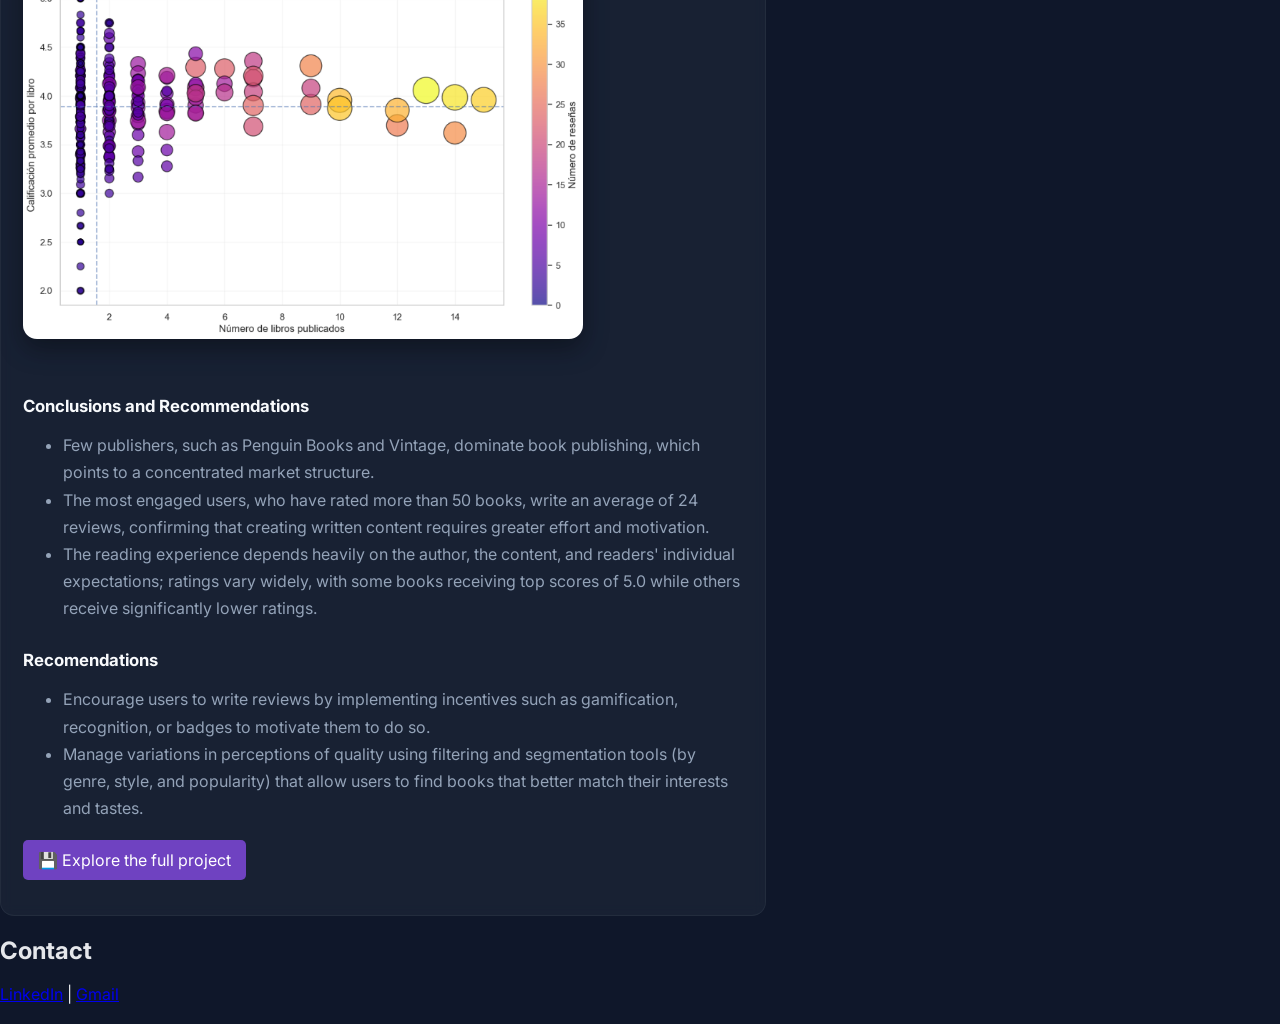
==== commit 25d670a0: "Update index-en.html" ====
--- a/index-en.html
+++ b/index-en.html
@@ -397,7 +397,7 @@
   </a>
 </div>
 
-        <div class="project">
+</div> <div class="project">
           <h2>3. Analysis of a relational database on books</h2>
 
   <h3>Objectives</h3>
--- a/css/style.css
+++ b/css/style.css
@@ -455,3 +455,14 @@
 .dashboard-btn.secondary:hover{
   background: #024ea2;
 }
+/* Alineación y espaciado de los botones de proyectos */
+.project-links {
+  display: flex;       /* 
+  gap: 12px;           /* Espacio horizontal entre botones */
+  margin-top: 20px;    /* Espacio vital entre el texto/lista y el botón */
+  flex-wrap: wrap;     /* Si el botón es muy largo en móvil, baja a la siguiente línea */
+}
+
+.dashboard-btn {
+  margin-top: 0 !important; /* Resetea márgenes antiguos para usar los del contenedor */
+}
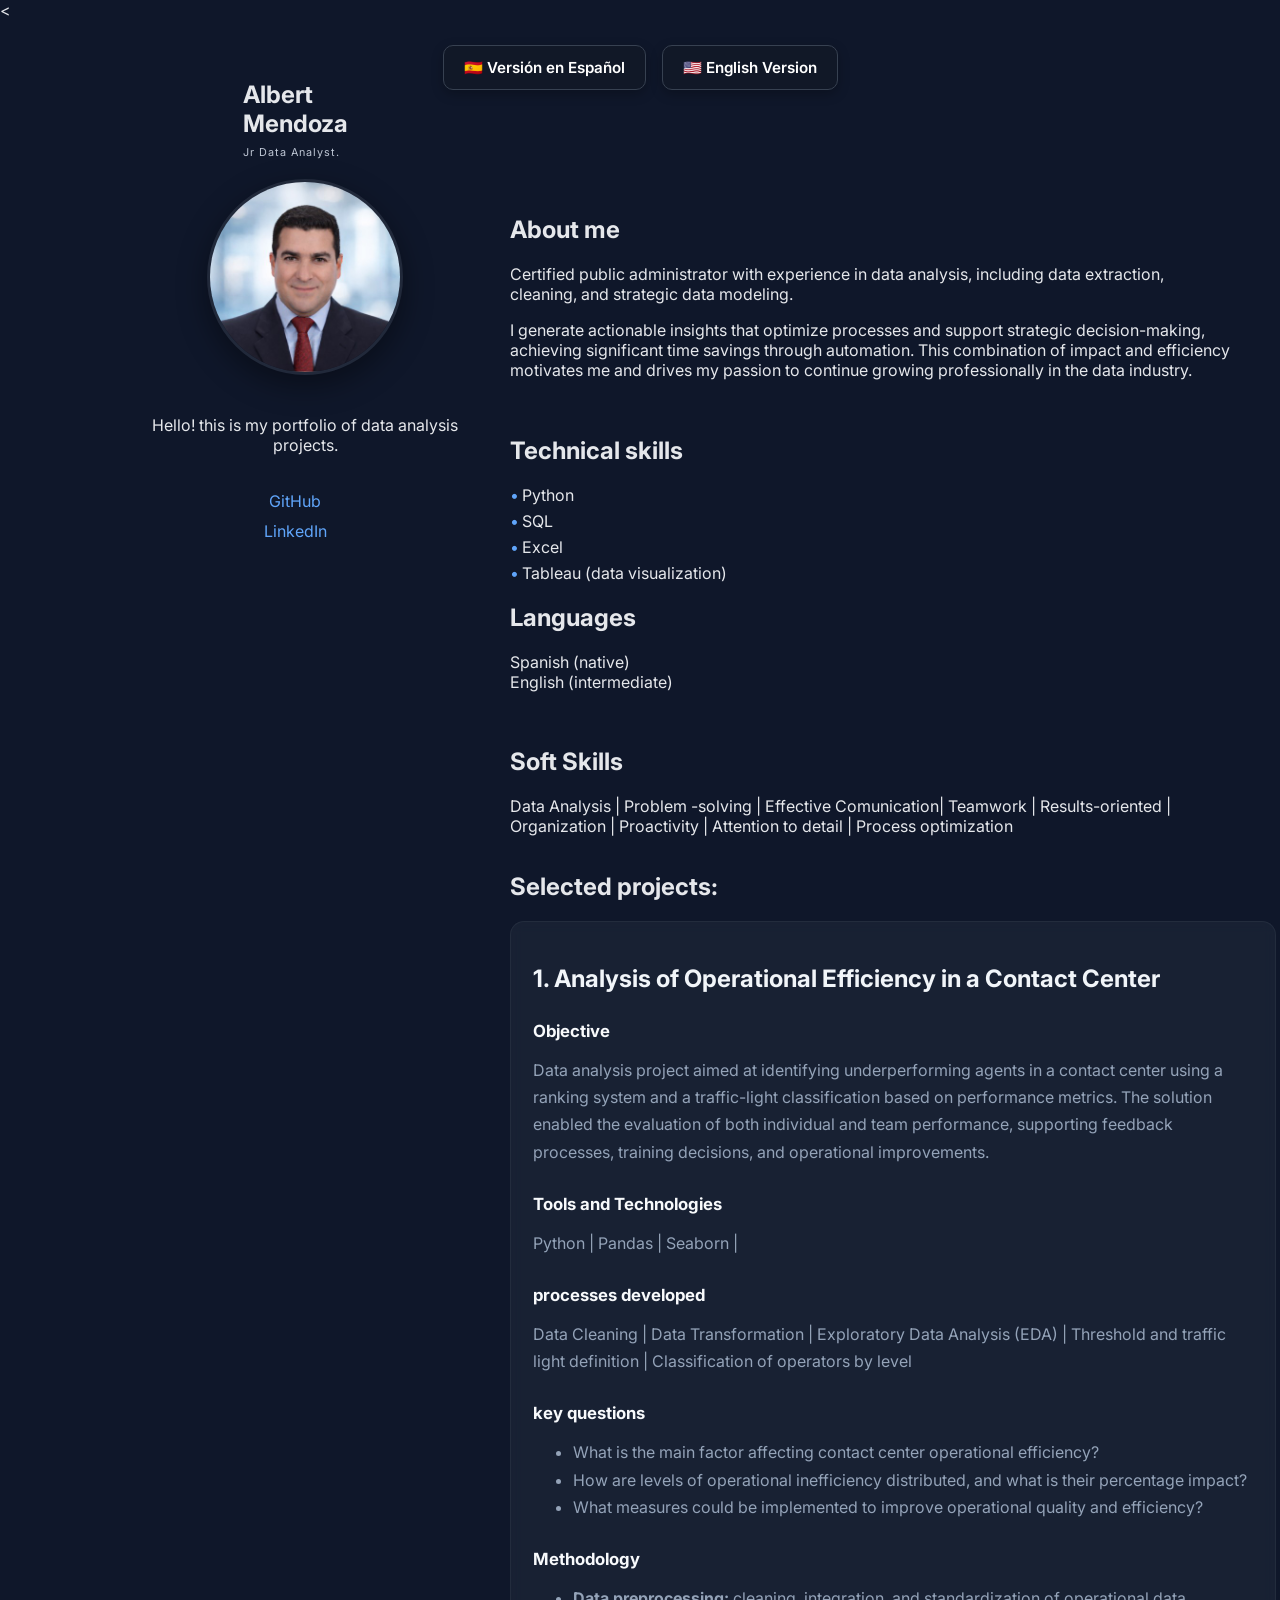
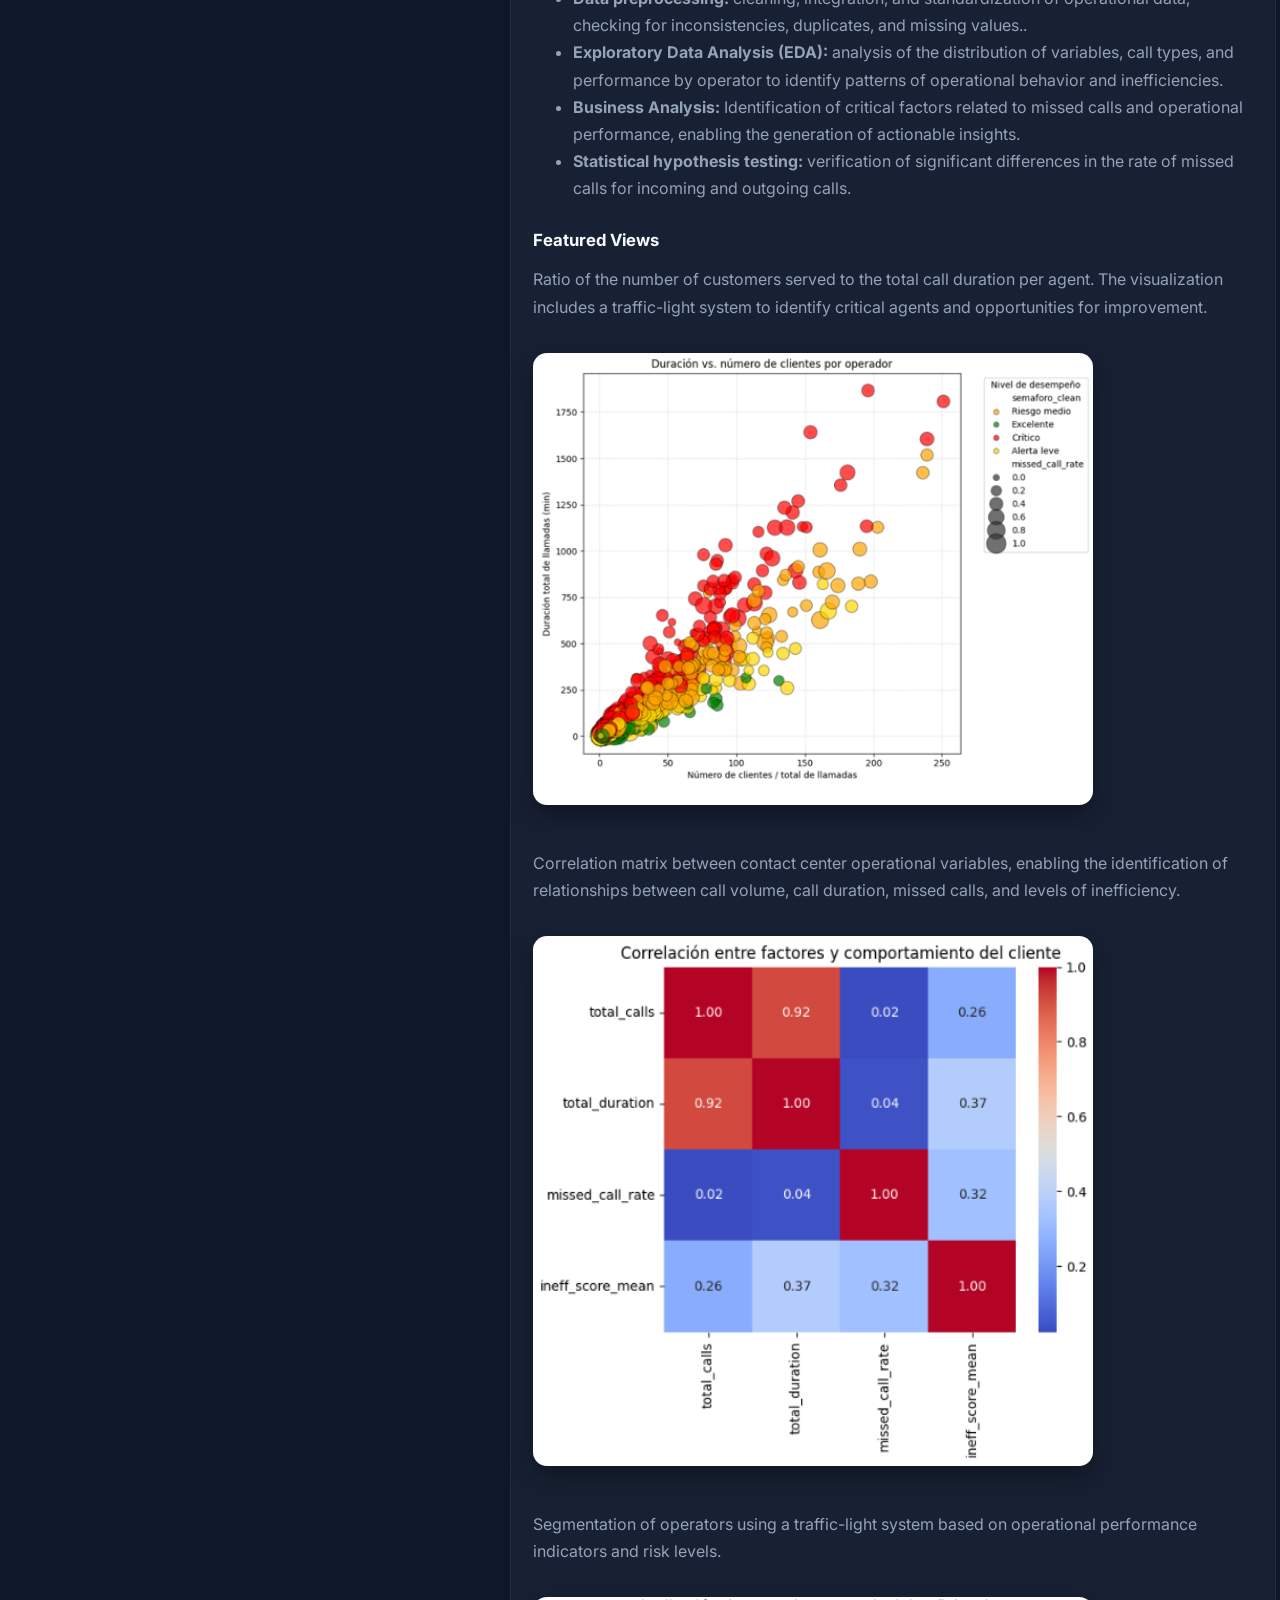
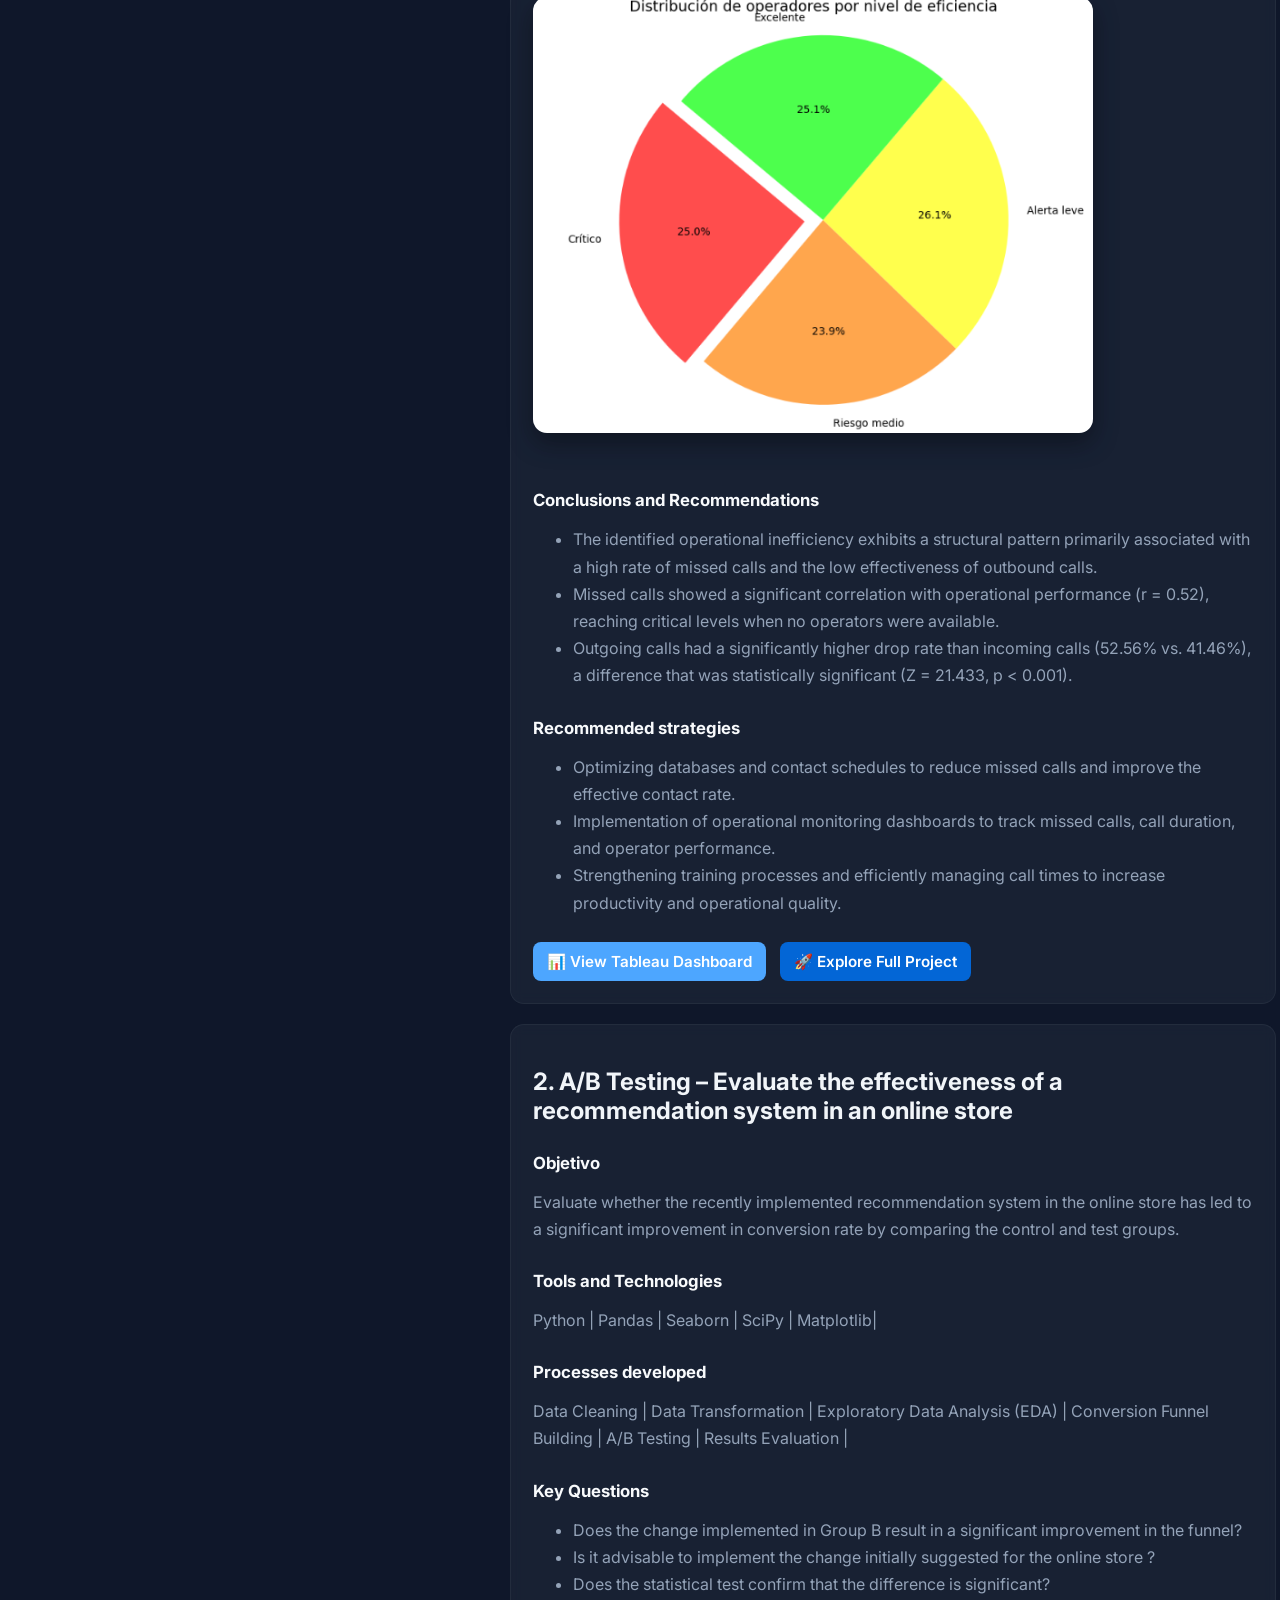
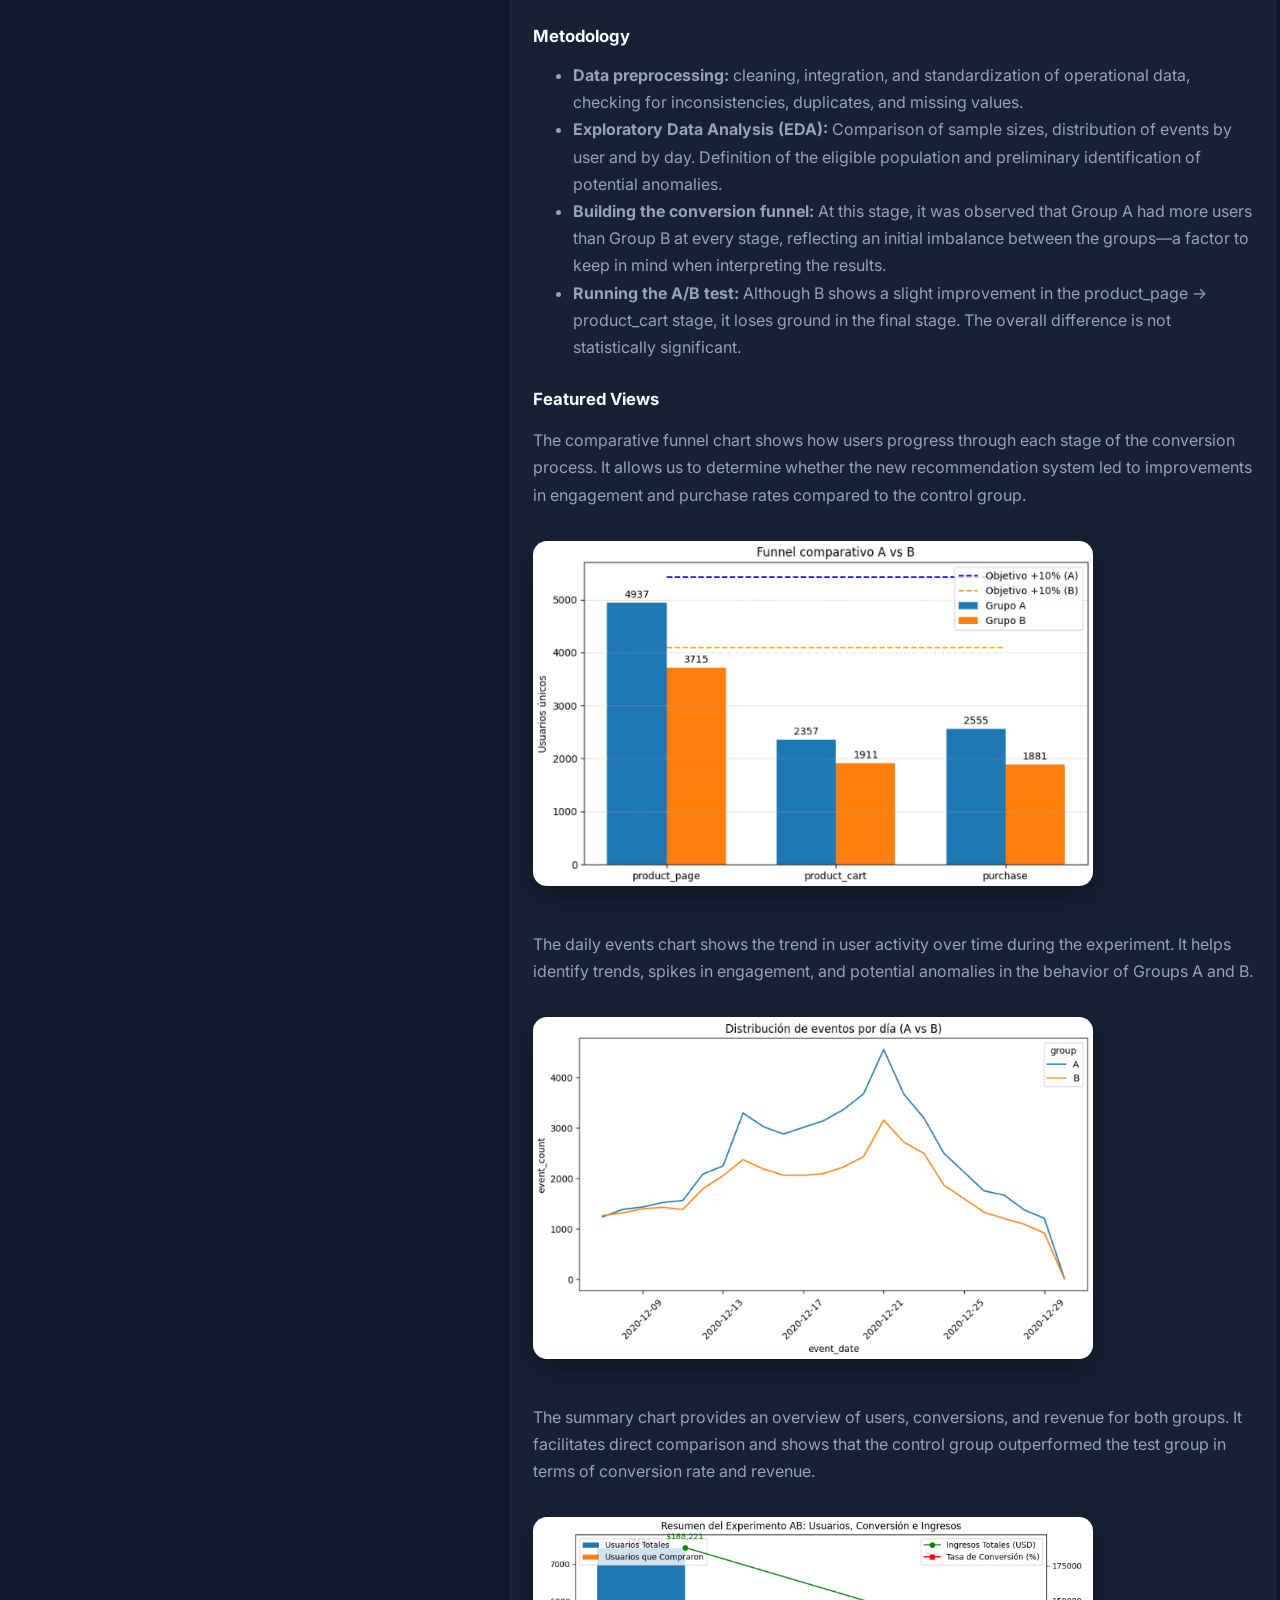
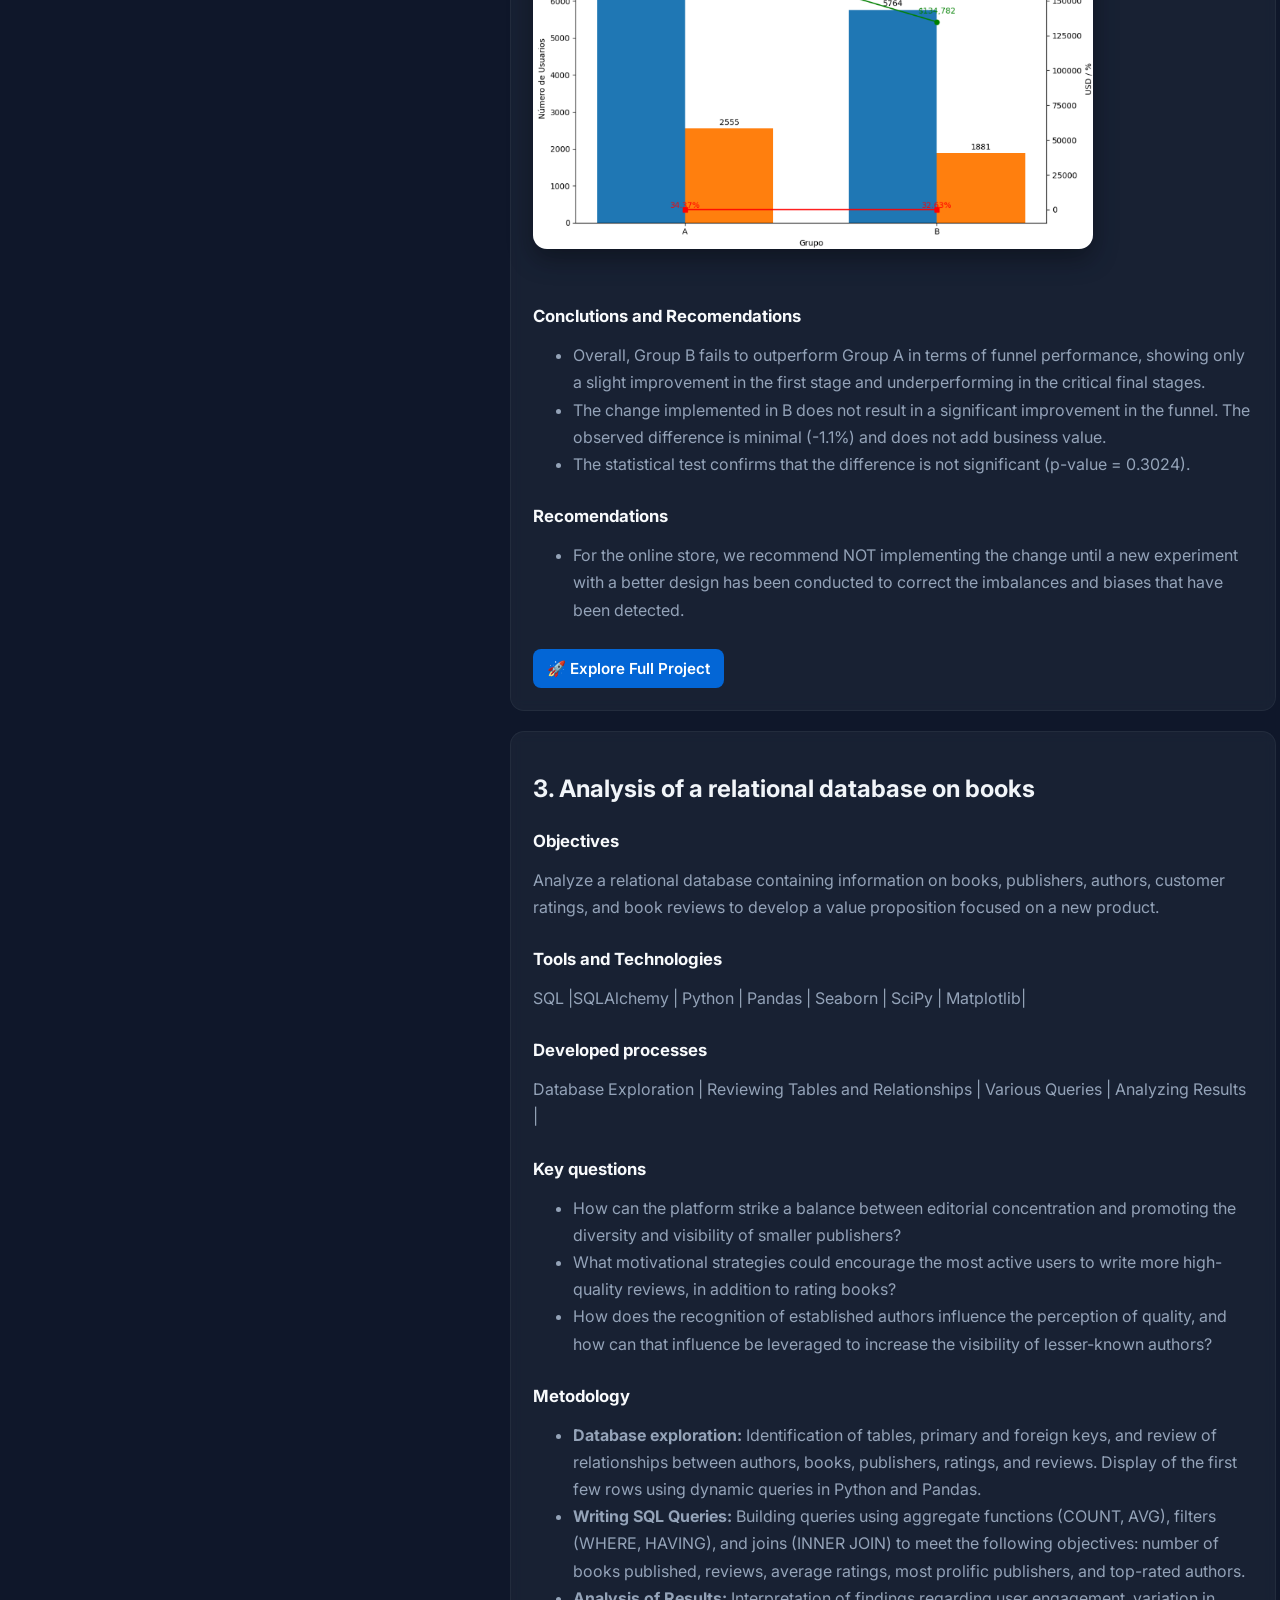
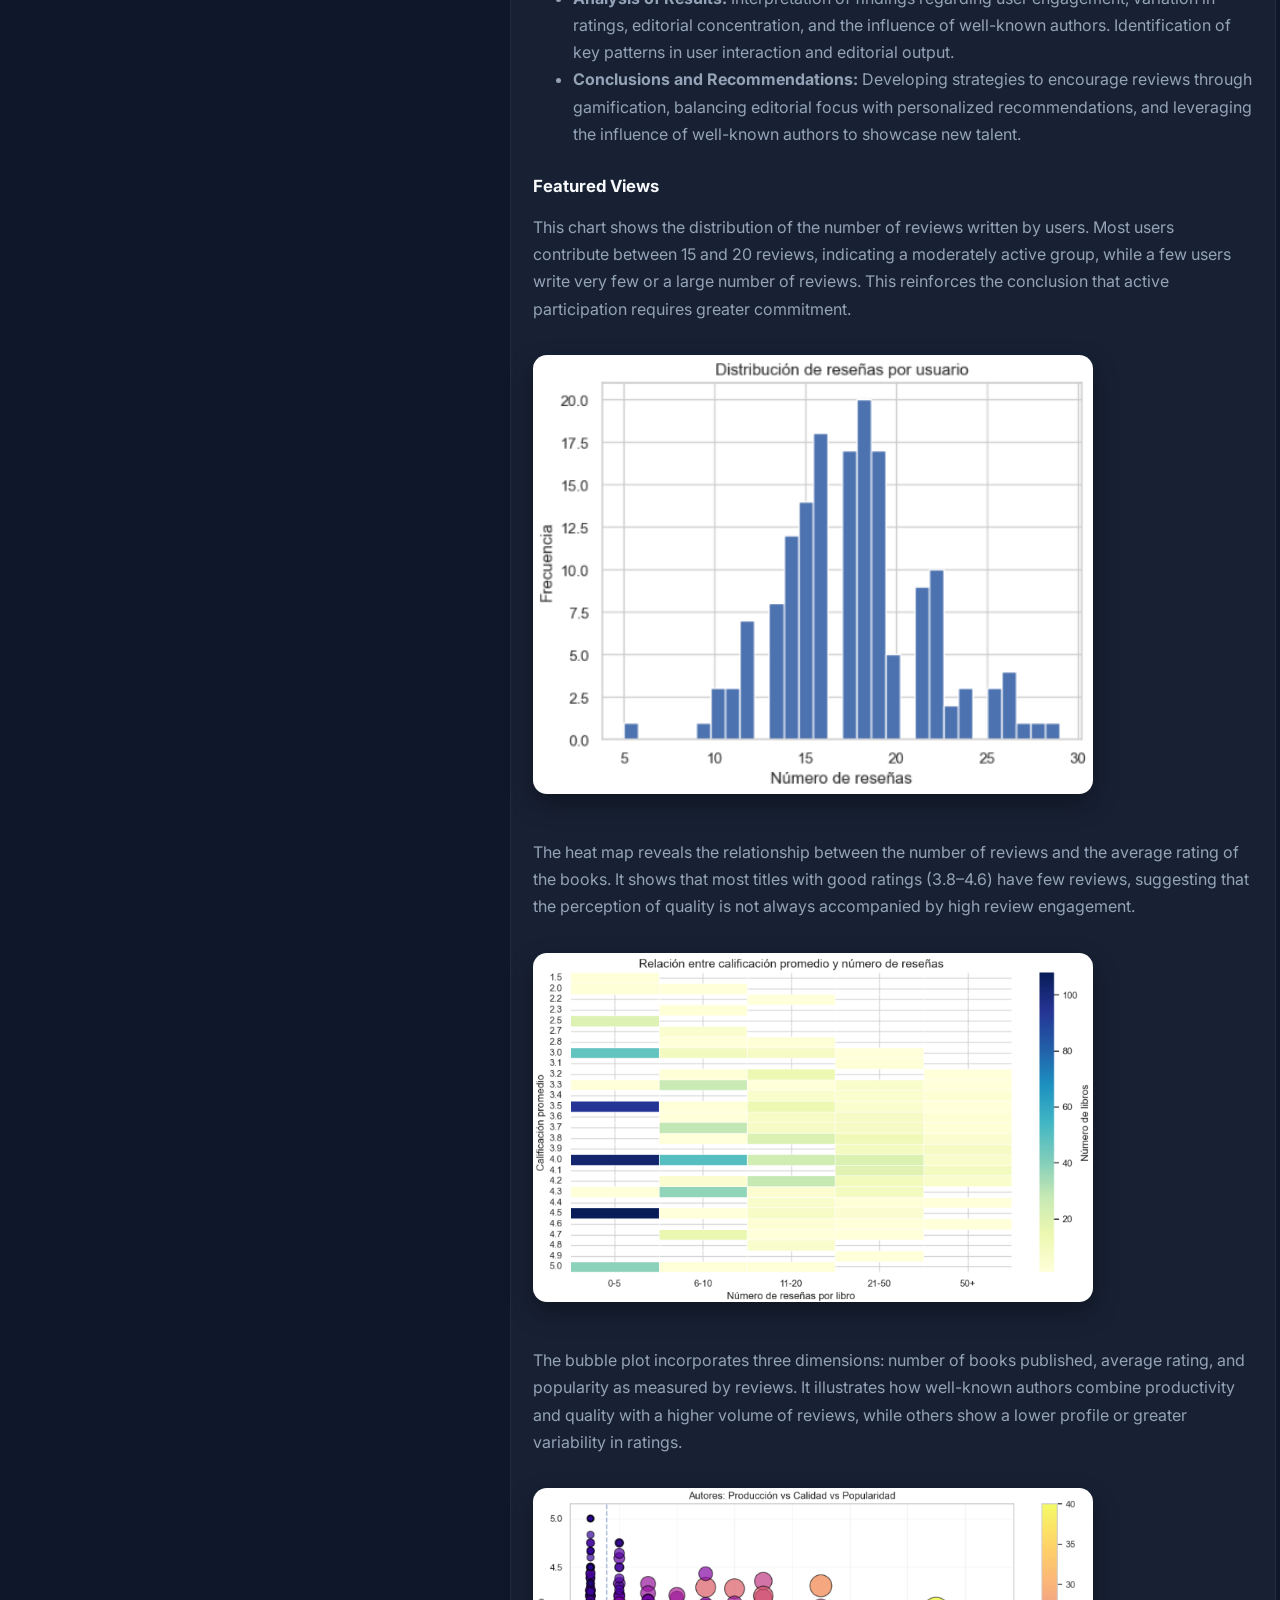
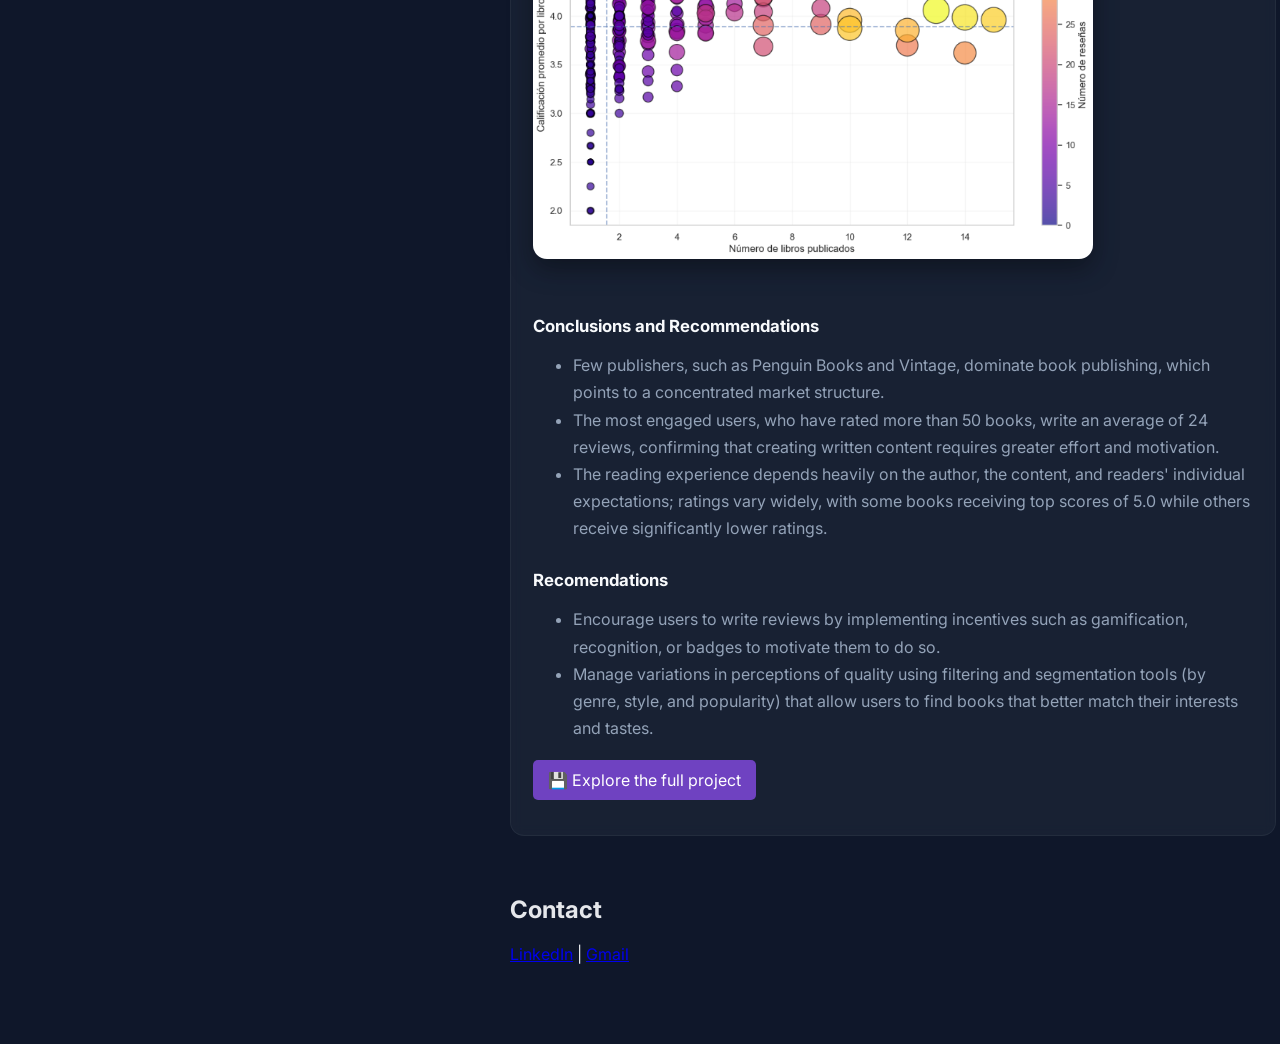
==== commit cc14cebe: "Update index-en.html" ====
--- a/index-en.html
+++ b/index-en.html
@@ -258,13 +258,7 @@
    class="dashboard-btn secondary">
    🚀 Explore Full Project
 </a>
-
-</div>
-
-
-      </div>
-        
-        <div class="project">
+</div> <div class="project">
             <h2>2. A/B Testing – Evaluate the effectiveness of a recommendation system in an online store</h2>
 
   <h3>Objetivo</h3>
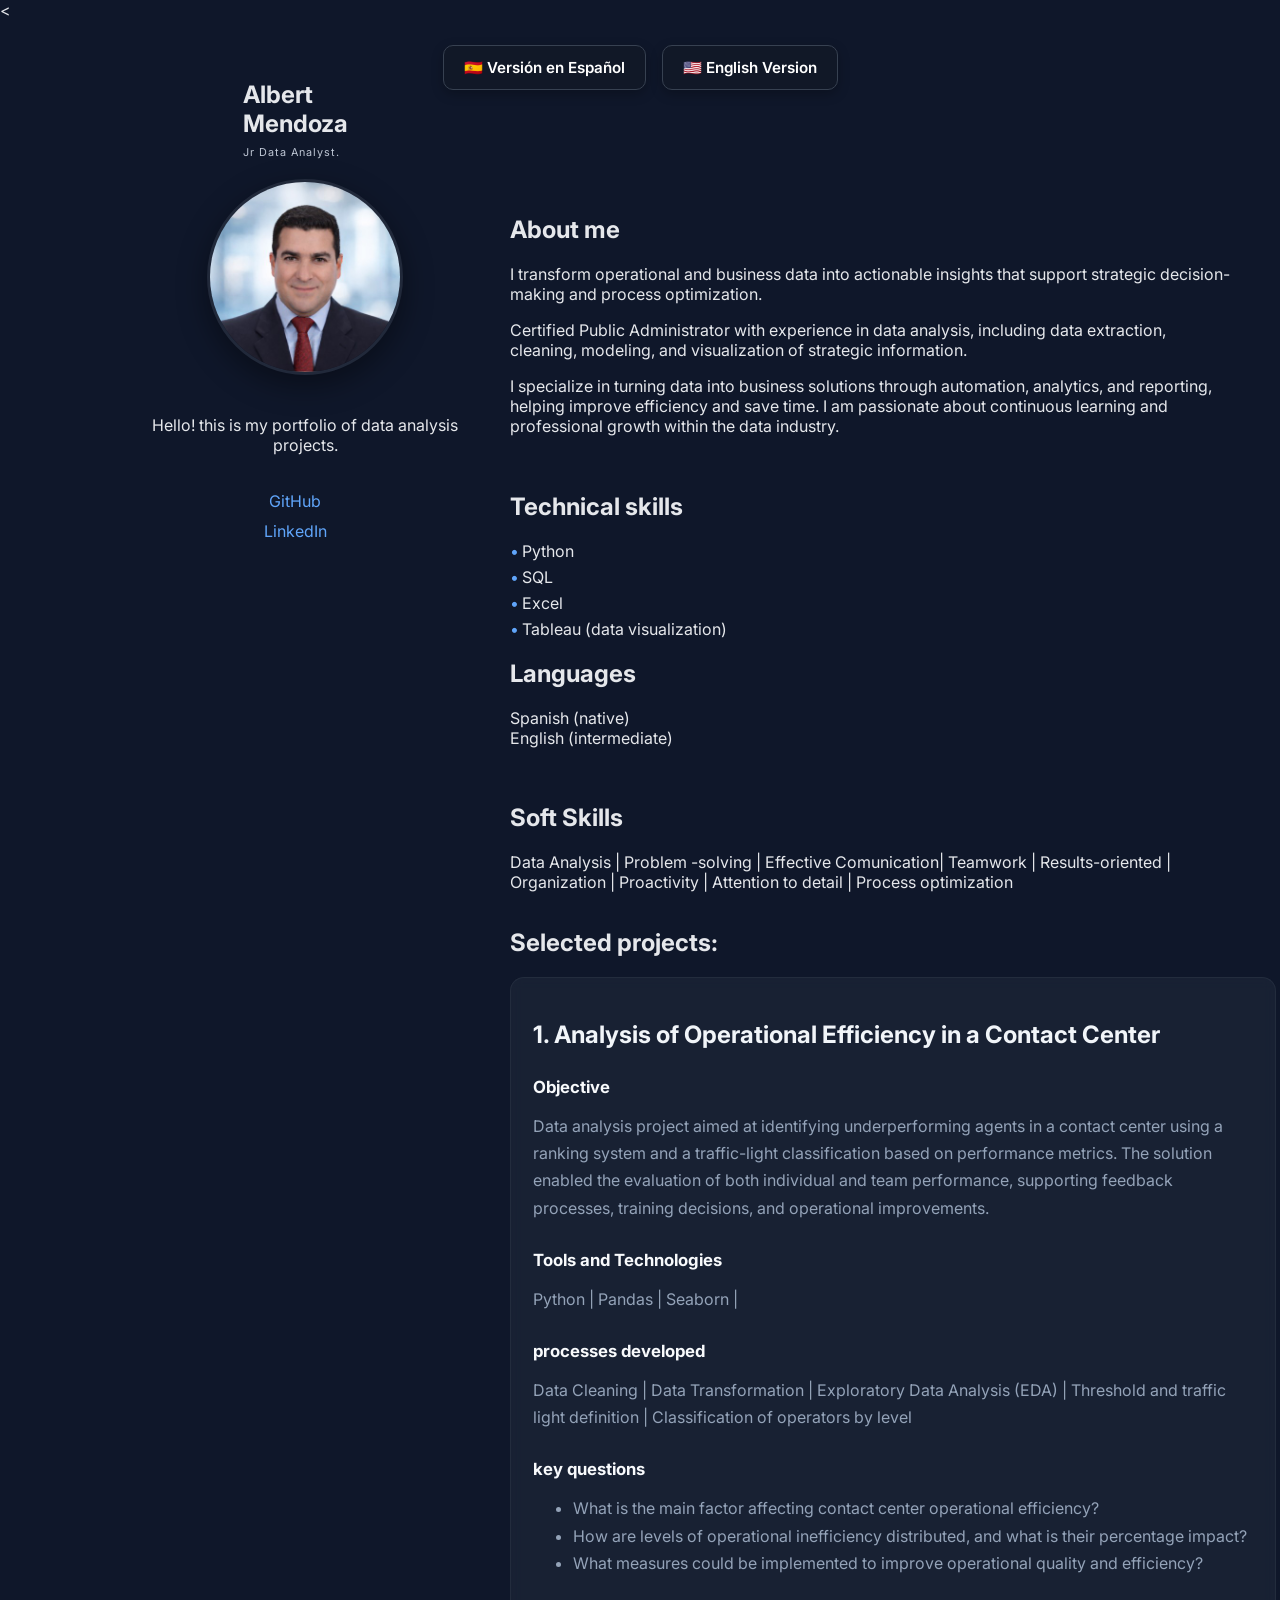
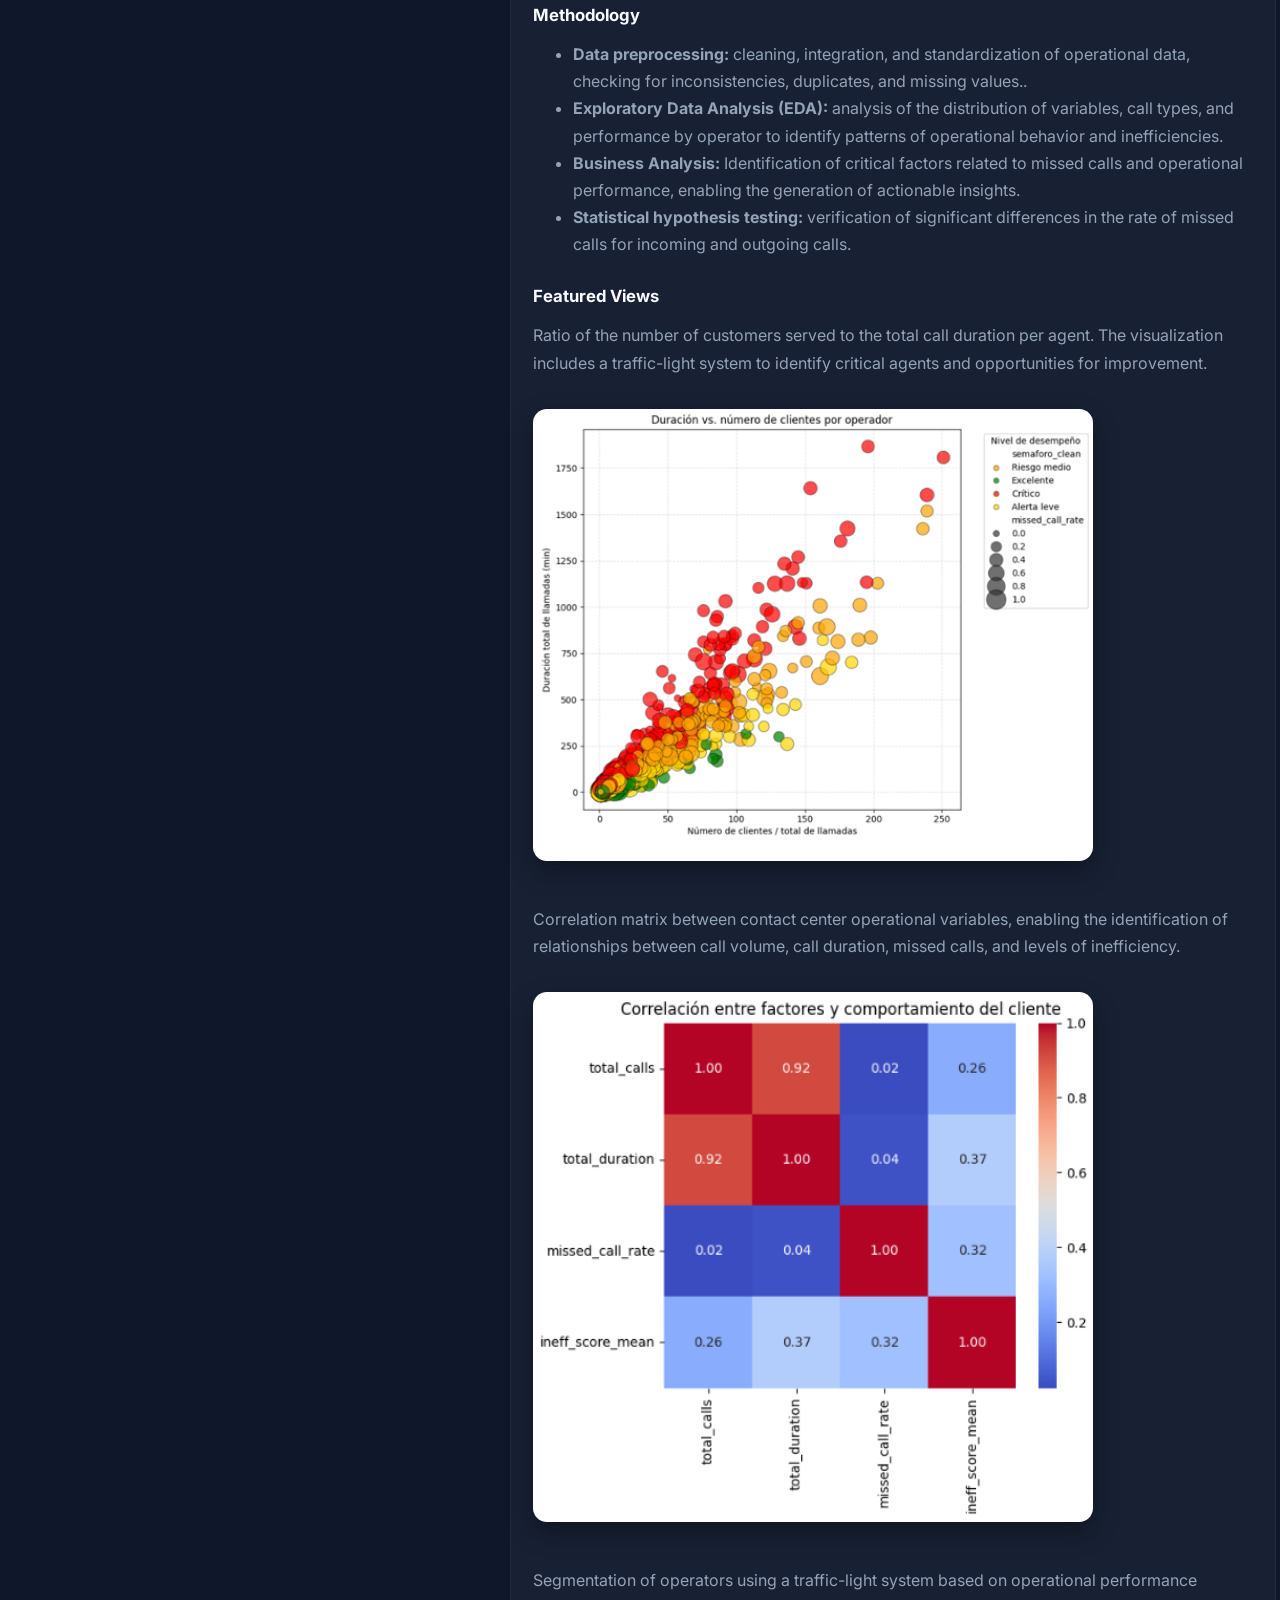
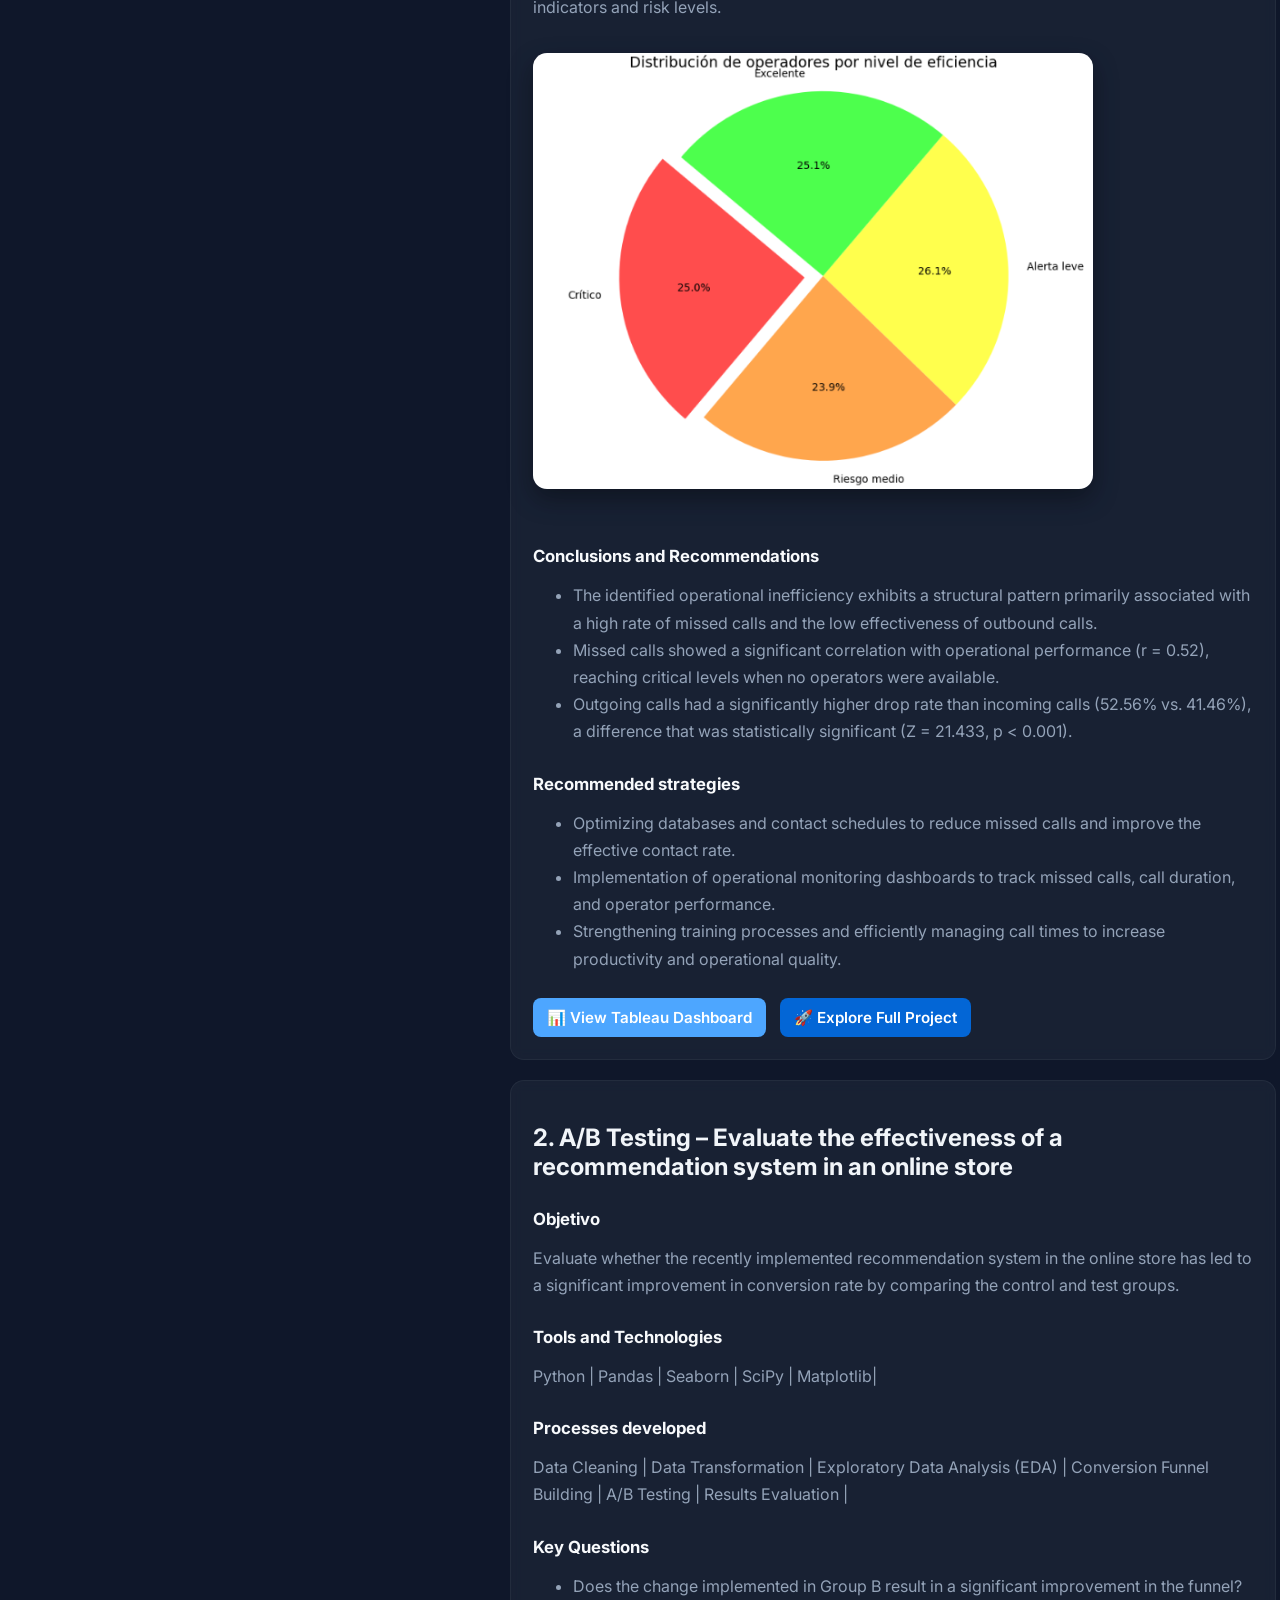
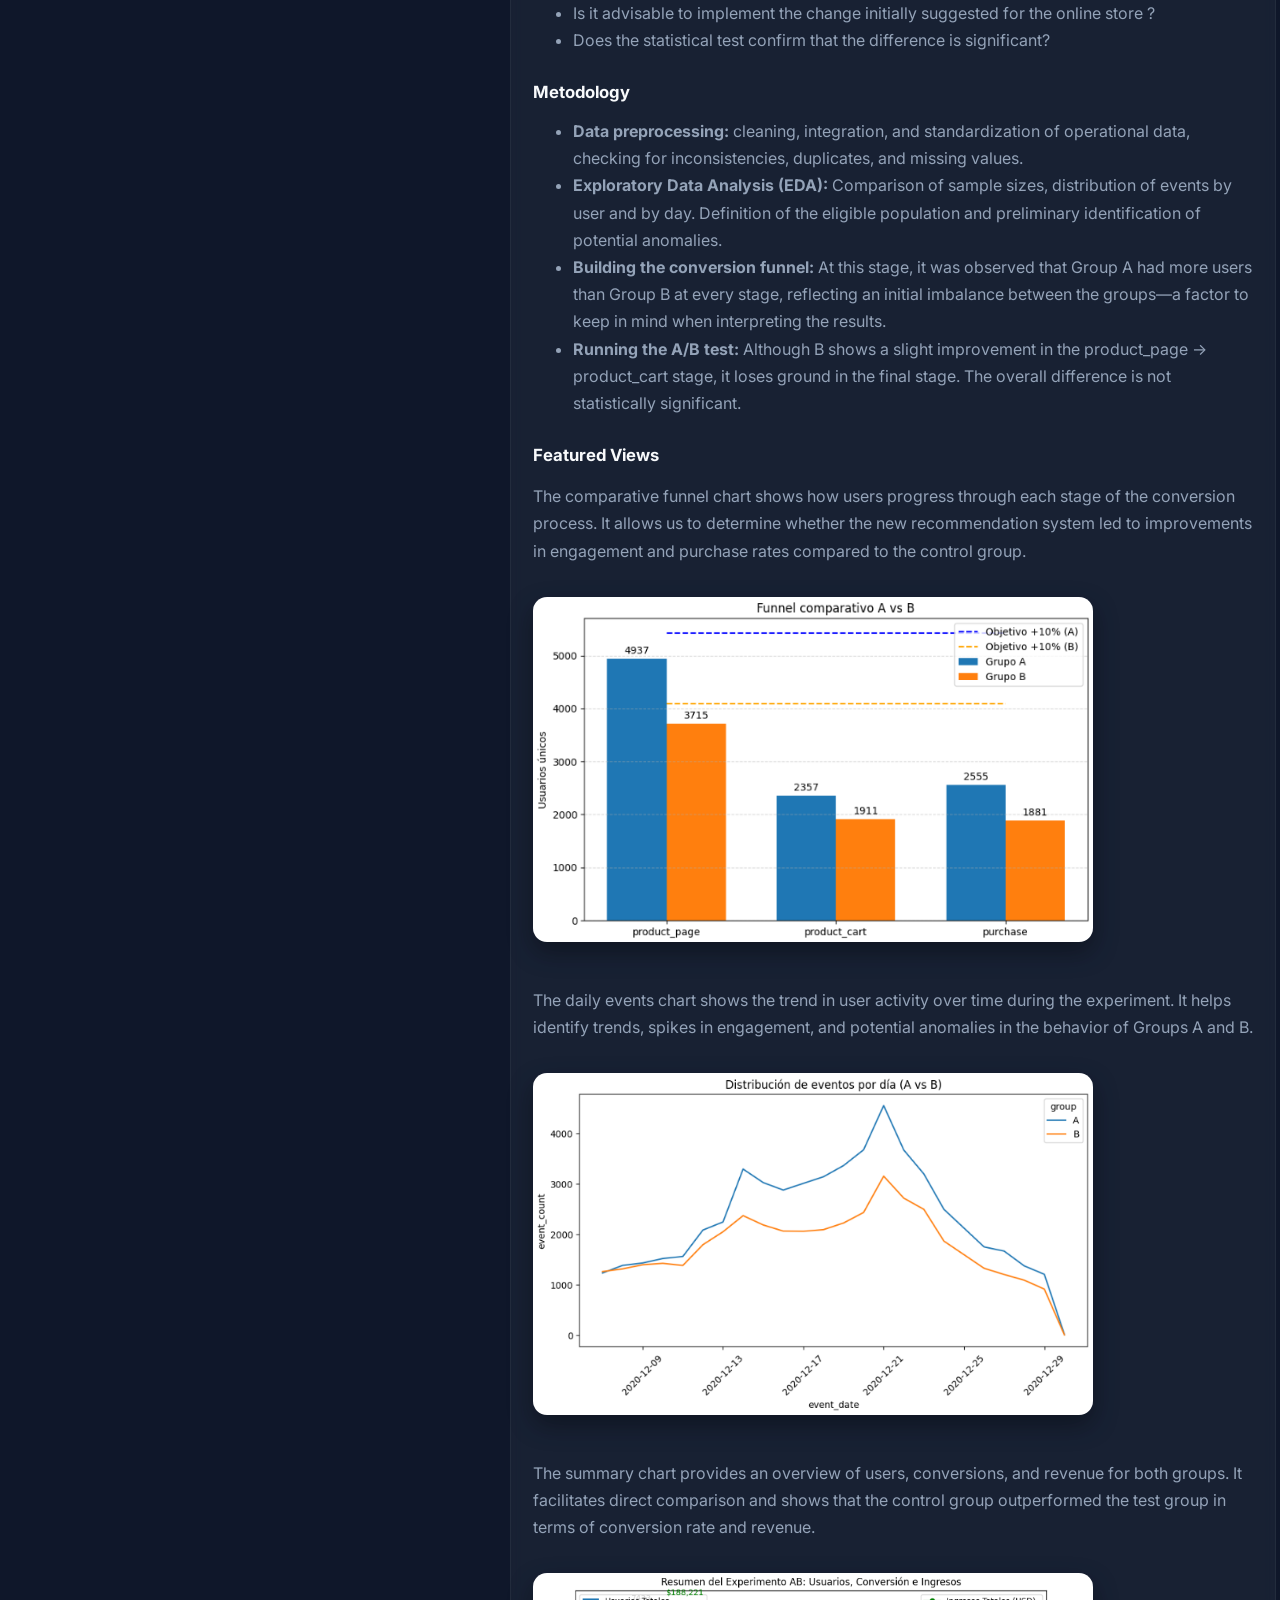
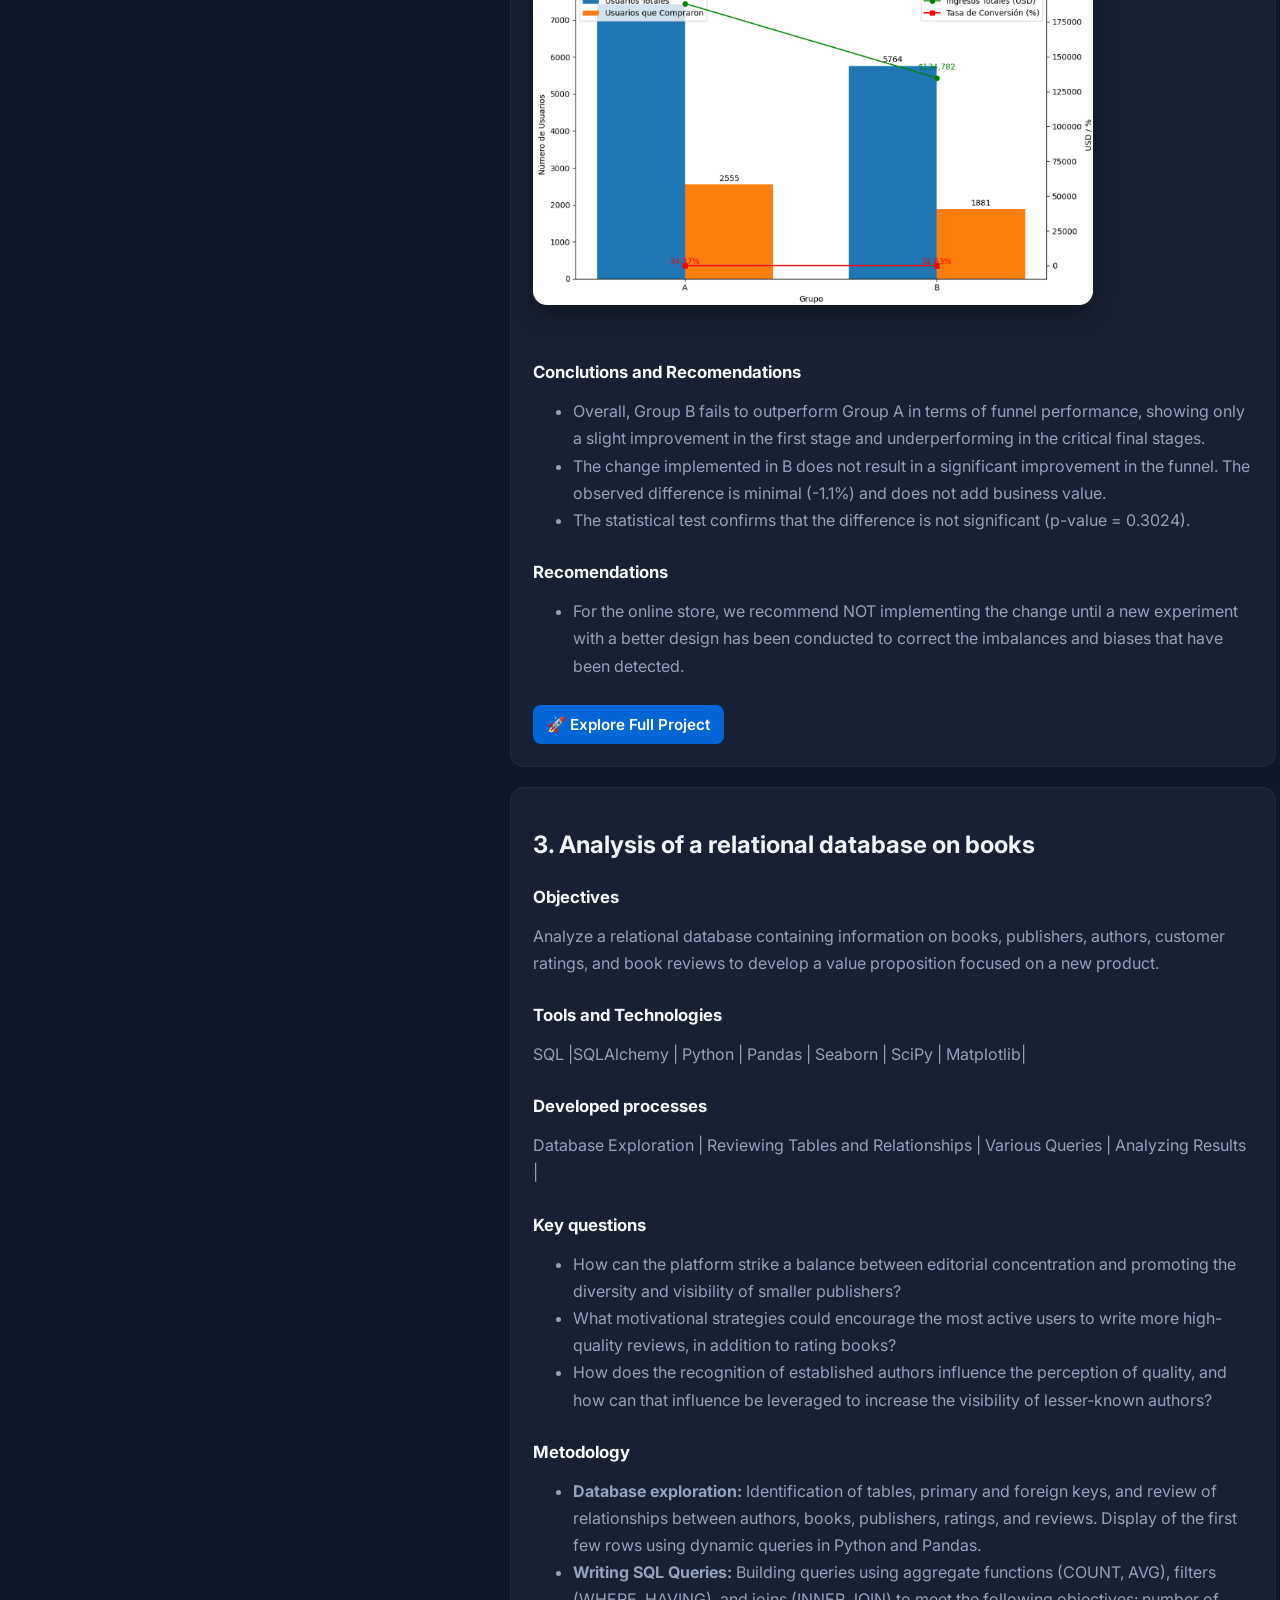
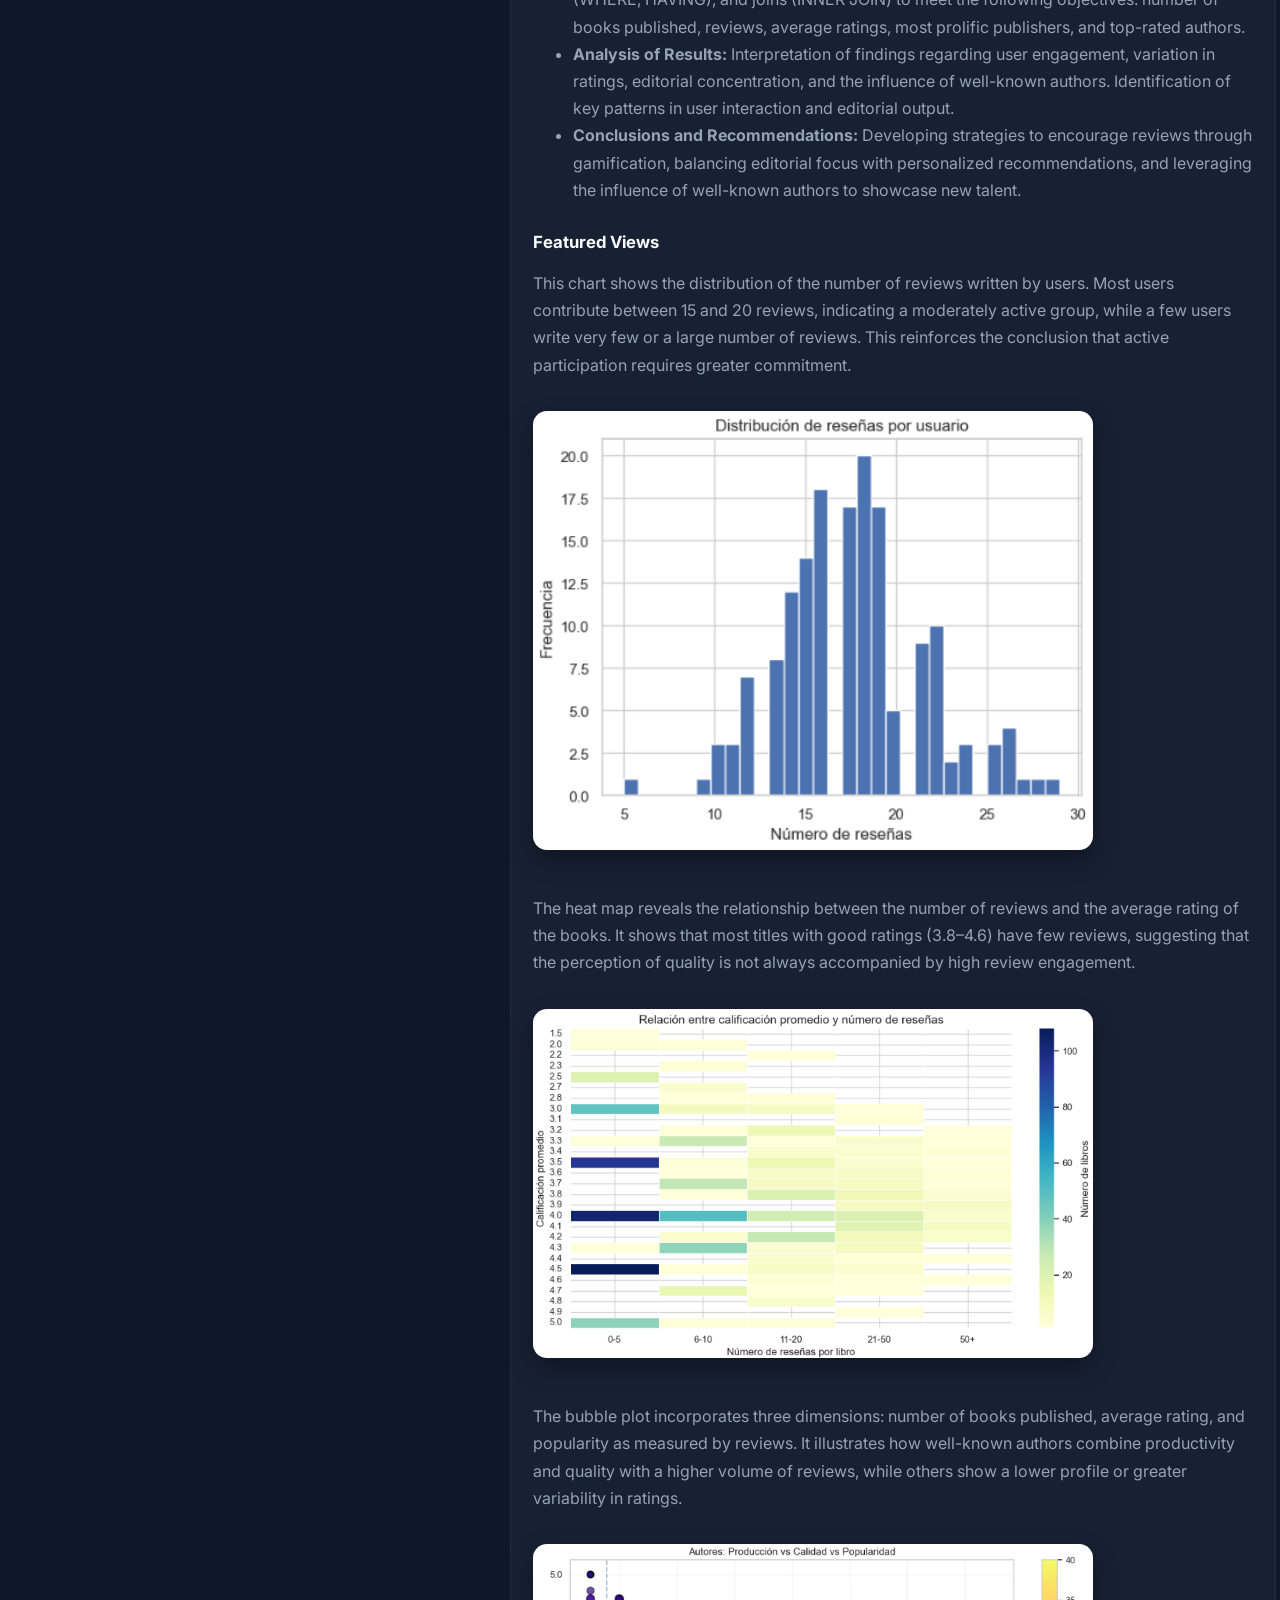
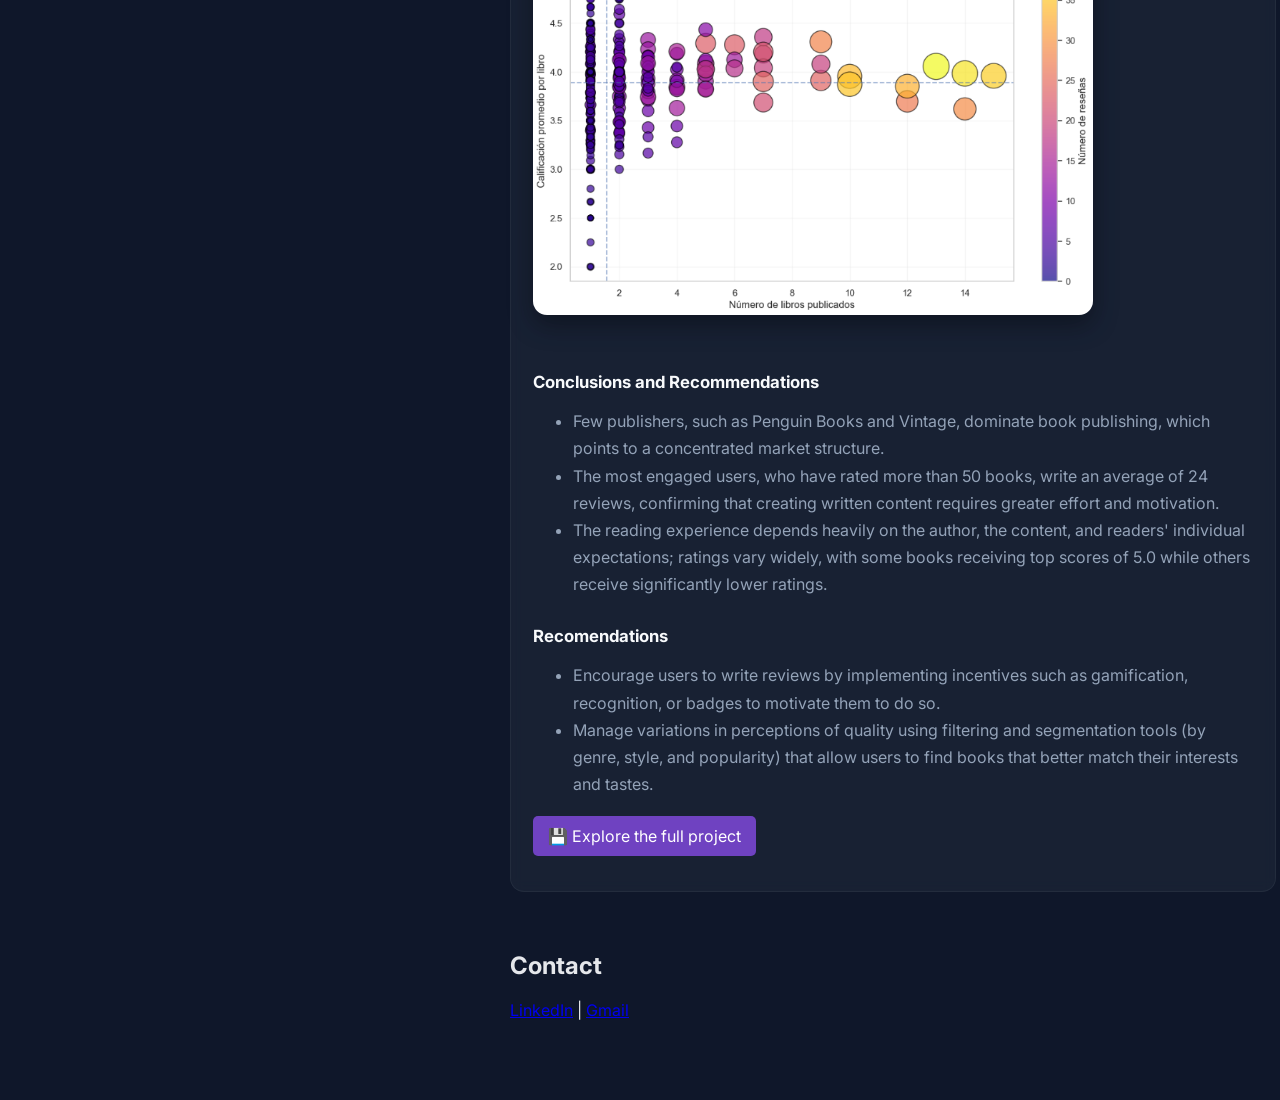
==== commit 0660082a: "Update index-en.html" ====
--- a/index-en.html
+++ b/index-en.html
@@ -54,12 +54,13 @@
       <section class="about">
         <h2>About me</h2>
         <p>
-          Certified public administrator with experience in data analysis, including data extraction, cleaning, and strategic data modeling.
-        </p>
+          I transform operational and business data into actionable insights that support strategic decision-making and process optimization.
+          <p>
+          Certified Public Administrator with experience in data analysis, including data extraction, cleaning, modeling, and visualization of strategic information.
+          <p>
+          I specialize in turning data into business solutions through automation, analytics, and reporting, helping improve efficiency and save time. I am passionate about continuous learning and professional growth within the data industry.        </p>
         <p>
-        I generate actionable insights that optimize processes and support strategic decision-making, achieving significant time savings through automation. This combination of impact and efficiency motivates me and drives my passion to continue growing professionally in the data industry.       
         
-        </p>
       </section>
 
       <!-- SKILLS -->
